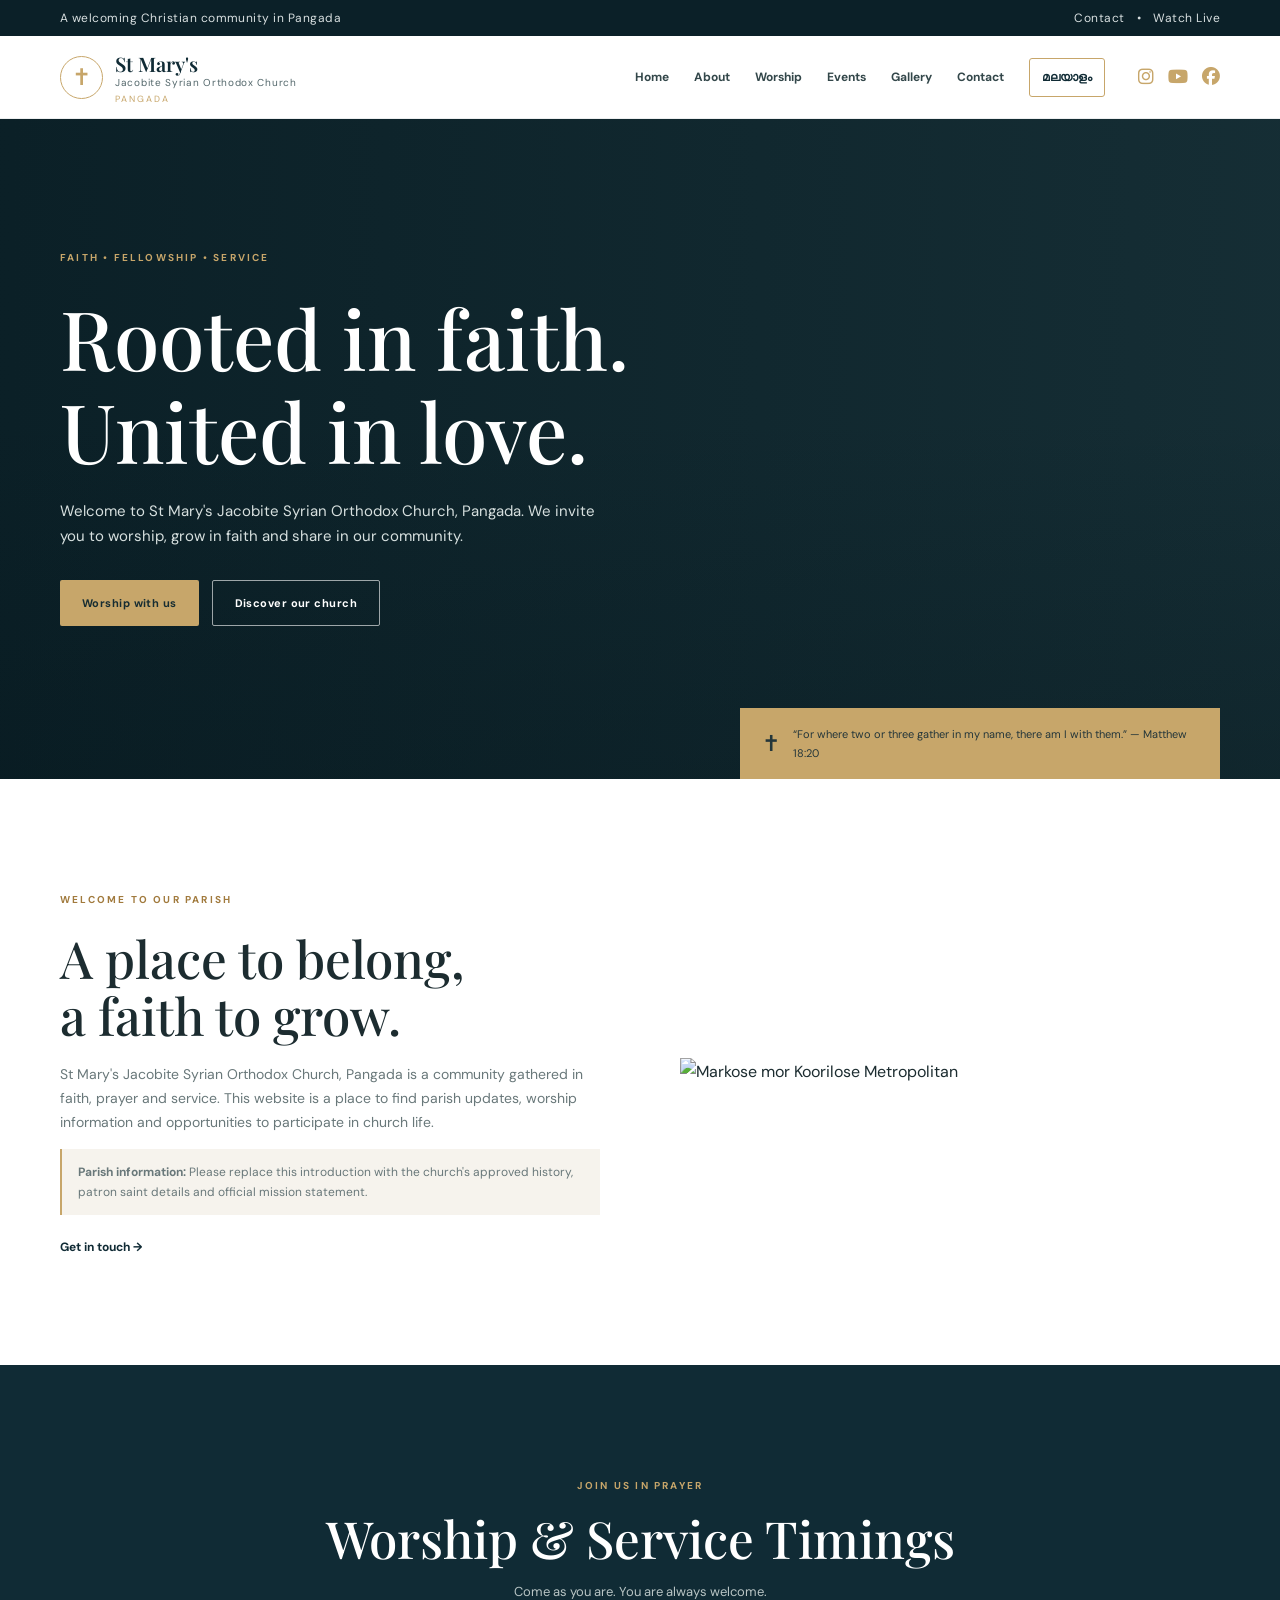
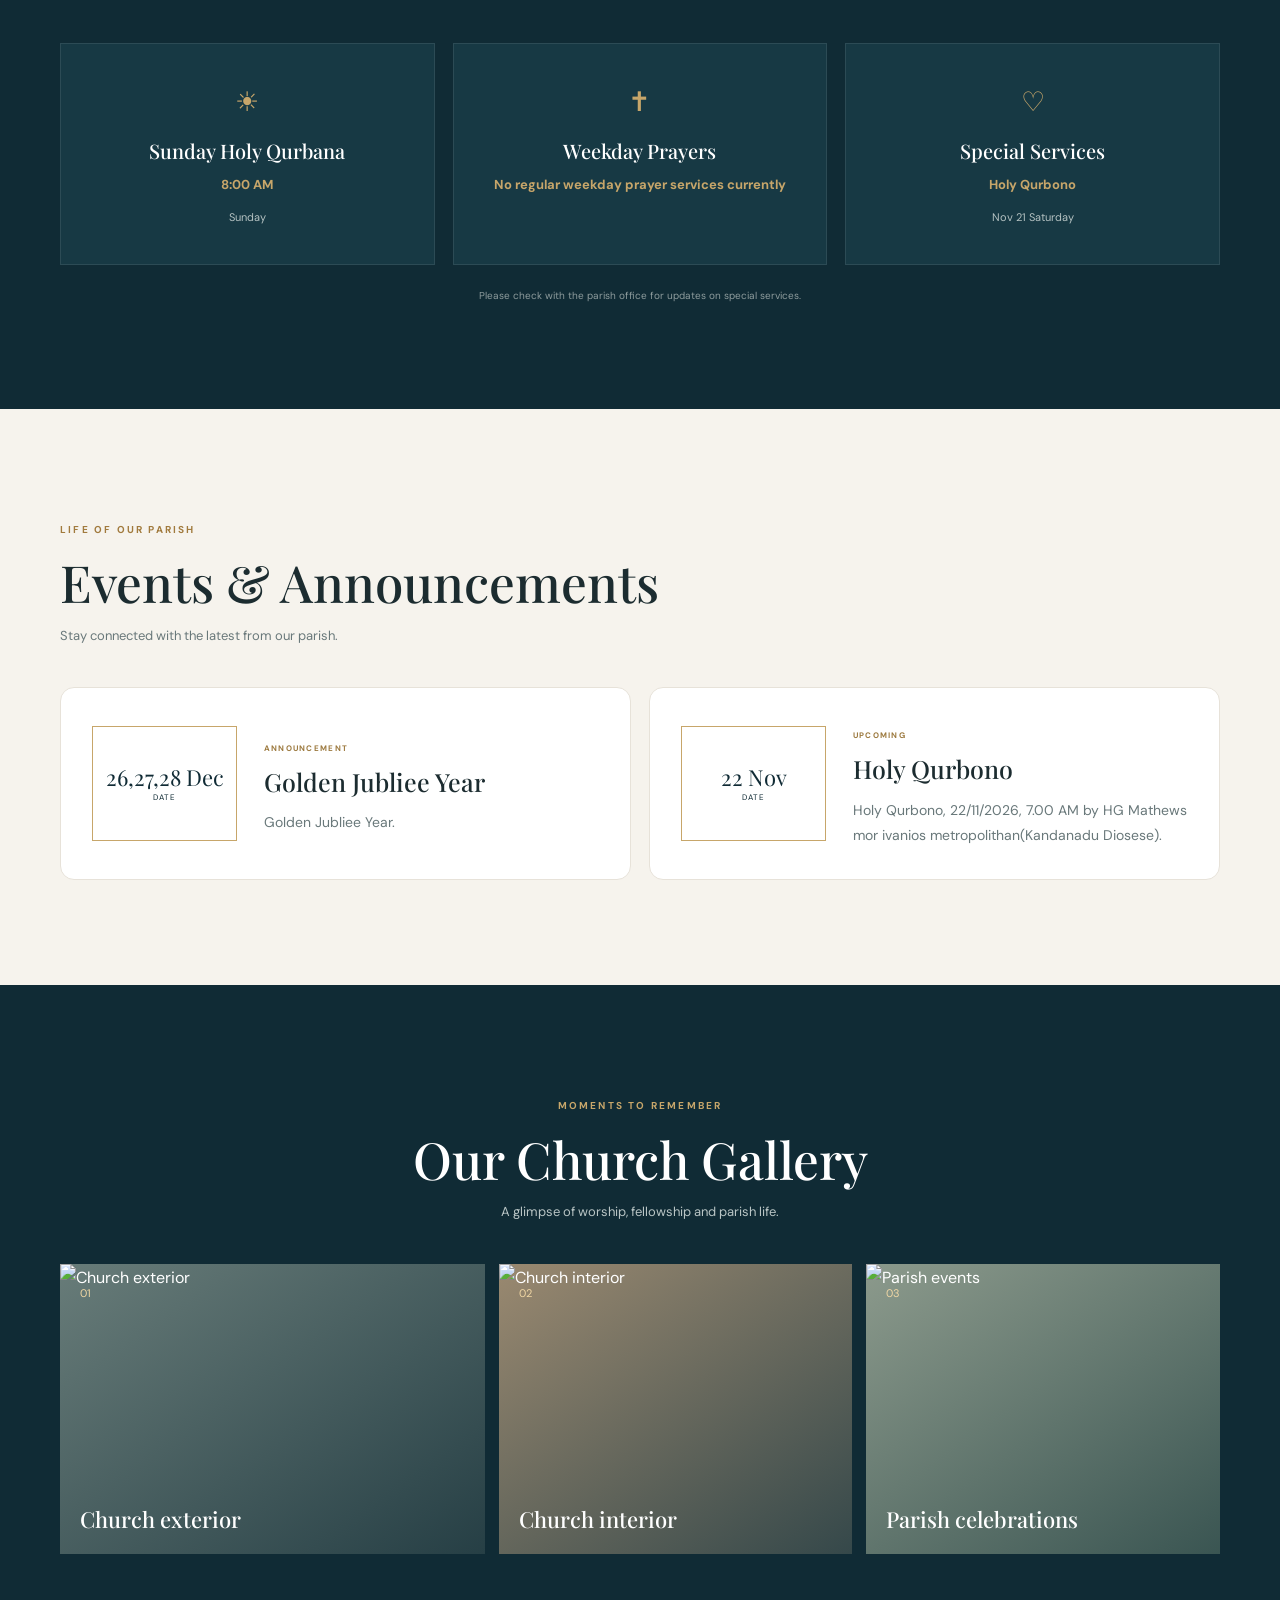
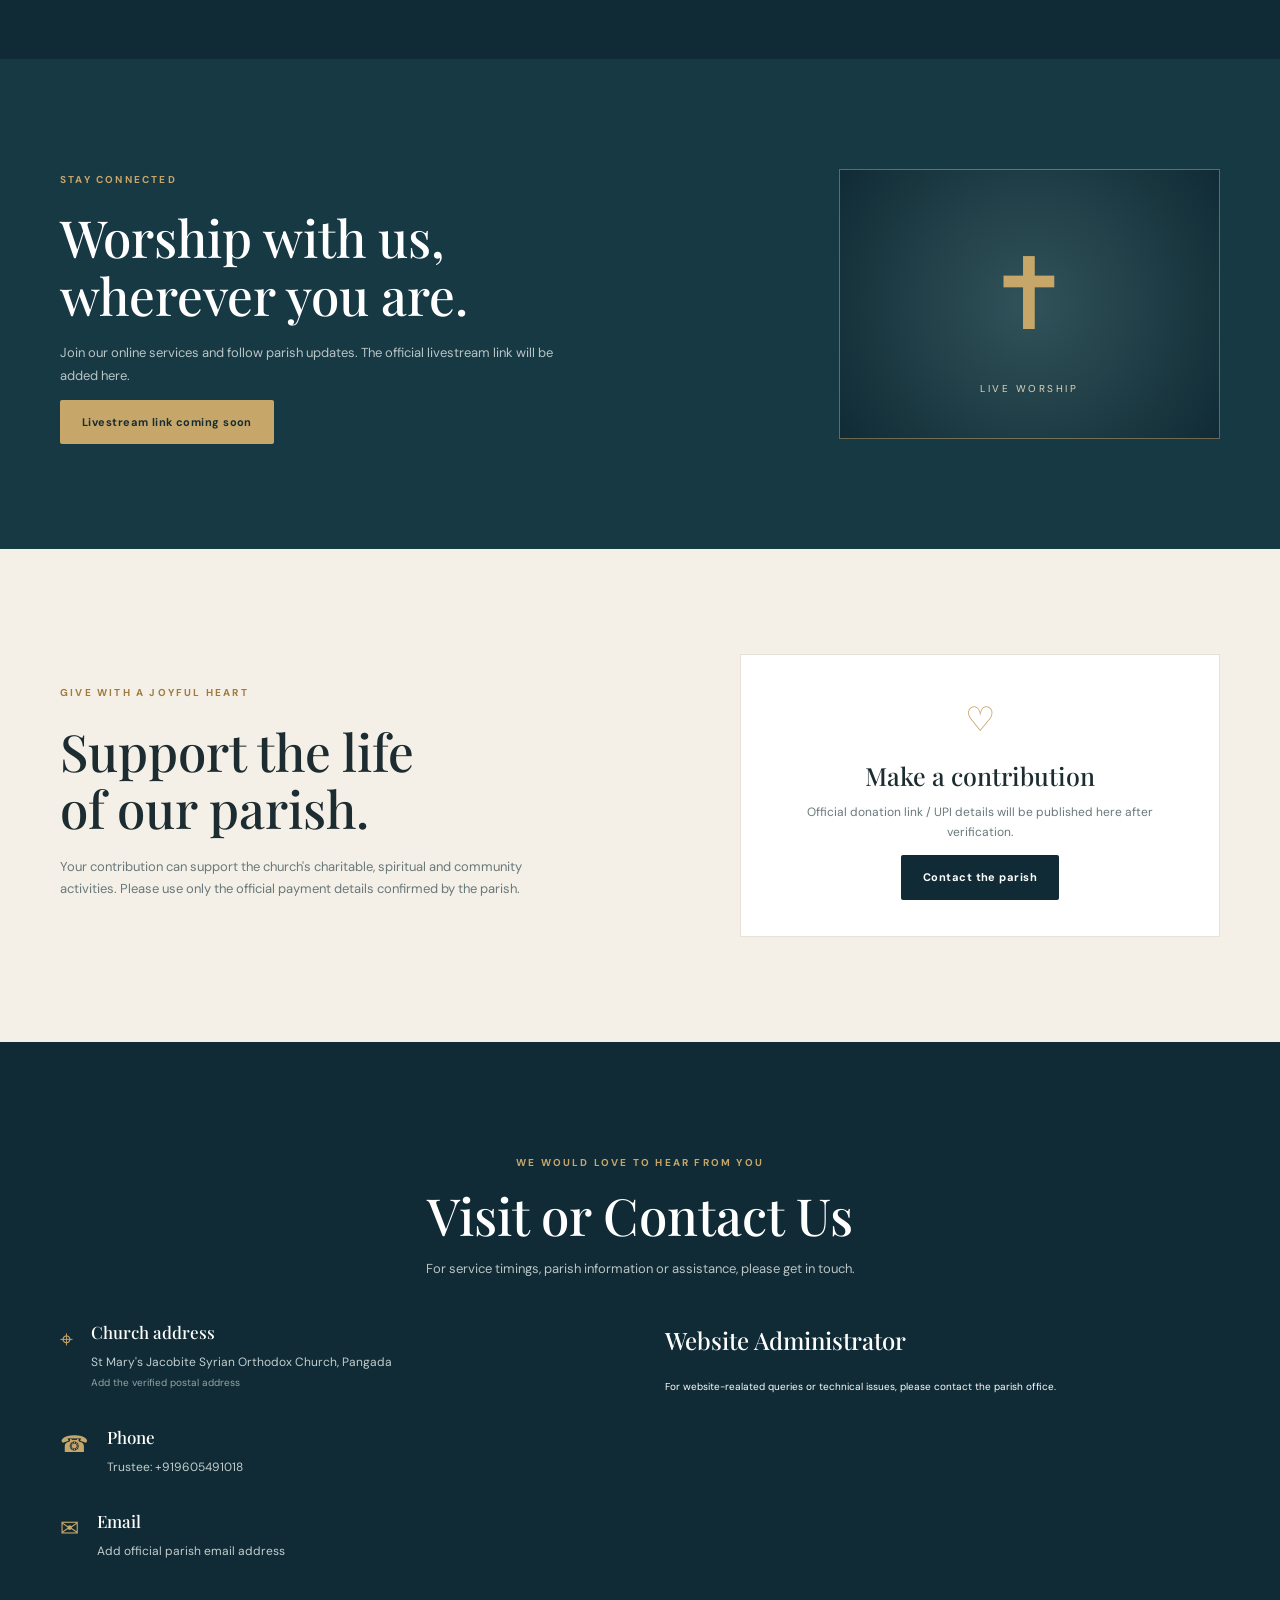
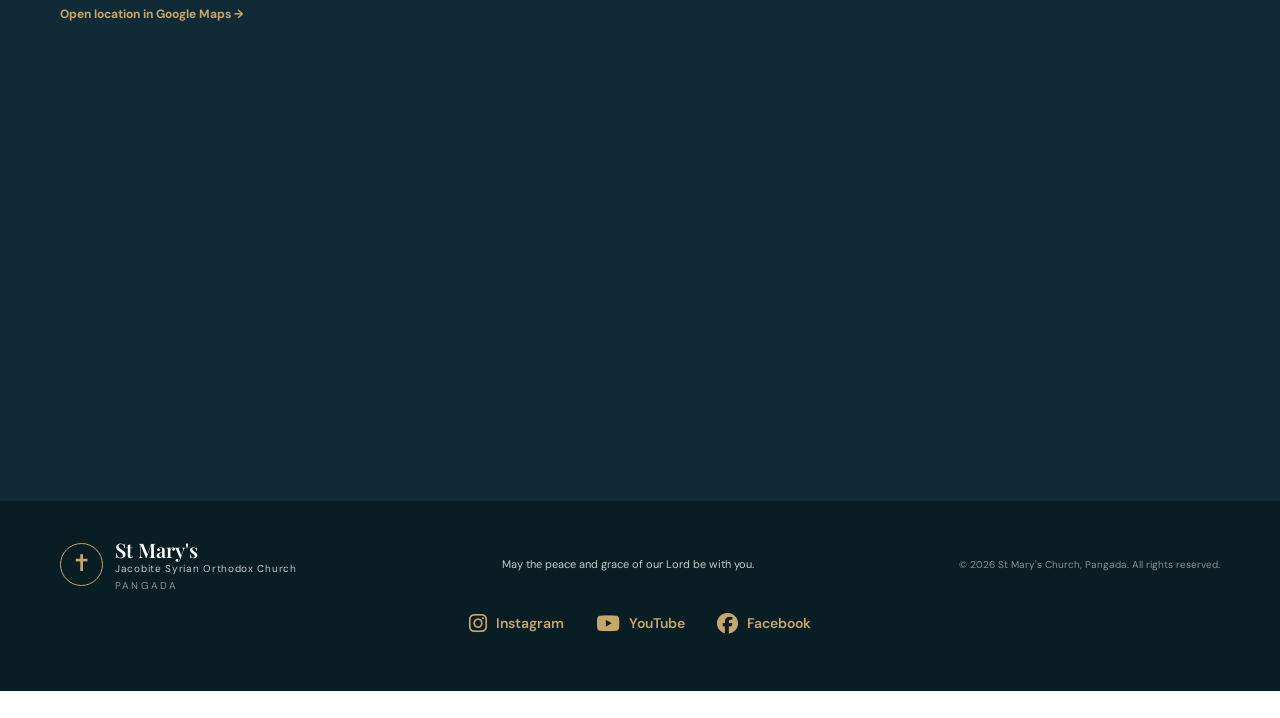
==== index.html @ 39fa5a59 "Add files via upload" ====
<!DOCTYPE html>
<html lang="en">
<head>
  <meta charset="UTF-8">
  <meta name="viewport" content="width=device-width, initial-scale=1.0">
  <meta name="description" content="Welcome to St Mary's Jacobite Syrian Orthodox Church, Pangada. Find worship timings, events, announcements and ways to connect.">
  <meta name="theme-color" content="#102b35">
  <title>St Mary's Jacobite Syrian Orthodox Church | Pangada</title>
  <link rel="preconnect" href="https://fonts.googleapis.com">
  <link rel="preconnect" href="https://fonts.gstatic.com" crossorigin>
  <link href="https://fonts.googleapis.com/css2?family=DM+Sans:wght@400;500;600;700&family=Playfair+Display:wght@500;600;700&family=Noto+Sans+Malayalam:wght@400;500;600;700&display=swap" rel="stylesheet">
  <link rel="stylesheet"
href="https://cdnjs.cloudflare.com/ajax/libs/font-awesome/6.5.2/css/all.min.css">
  <link rel="stylesheet" href="styles.css">
</head>
<body>
  <div class="topbar">
    <div class="container topbar-inner">
      <span data-en="A welcoming Christian community in Pangada" data-ml="പാങ്ങാടിലെ സ്നേഹപൂർണ്ണമായ ക്രൈസ്തവ സമൂഹം">A welcoming Christian community in Pangada</span>
      <div class="top-links"><a href="#contact" data-en="Contact" data-ml="ബന്ധപ്പെടുക">Contact</a><span>•</span><a href="#livestream" data-en="Watch Live" data-ml="ലൈവ് കാണുക">Watch Live</a></div>
    </div>
  </div>

  <header class="site-header">
    <div class="container nav-wrap">
      <a class="brand" href="#home" aria-label="St Mary's Church home">
        <div class="brand-mark">✝</div>
        <div class="brand-text"><strong>St Mary's</strong><span data-en="Jacobite Syrian Orthodox Church" data-ml="യാക്കോബായ സുറിയാനി ഓർത്തഡോക്സ് പള്ളി">Jacobite Syrian Orthodox Church</span><small>PANGADA</small></div>
      </a>
      <button class="menu-toggle" id="menuToggle" aria-label="Open navigation" aria-expanded="false">☰</button>
      <nav class="main-nav" id="mainNav">
        <a href="#home" data-en="Home" data-ml="ഹോം">Home</a>
        <a href="#about" data-en="About" data-ml="ഇടവകയെക്കുറിച്ച്">About</a>
        <a href="#worship" data-en="Worship" data-ml="ആരാധന">Worship</a>
        <a href="#events" data-en="Events" data-ml="പരിപാടികൾ">Events</a>
        <a href="#gallery" data-en="Gallery" data-ml="ചിത്രങ്ങൾ">Gallery</a>
        <a href="#contact" data-en="Contact" data-ml="ബന്ധപ്പെടുക">Contact</a>
        <button class="language-toggle" id="languageToggle" type="button">മലയാളം</button>
        <div class="header-socials">
  <a href="https://www.instagram.com/jsoya_pangada/"
     target="_blank" rel="noopener noreferrer" aria-label="Instagram">
    <i class="fa-brands fa-instagram"></i>
  </a>

  <a href="https://youtube.com/@pangadapally"
     target="_blank" rel="noopener noreferrer" aria-label="YouTube">
    <i class="fa-brands fa-youtube"></i>
  </a>

  <a href="https://www.facebook.com/share/1DgZ7vHyty/"
     target="_blank" rel="noopener noreferrer" aria-label="Facebook">
    <i class="fa-brands fa-facebook"></i>
  </a>
</div>
      </nav>
    </div>
  </header>

  <main>
    <section class="hero" id="home">
      <div class="hero-overlay"></div>
      <div class="container hero-content">
        <span class="eyebrow" data-en="FAITH • FELLOWSHIP • SERVICE" data-ml="വിശ്വാസം • കൂട്ടായ്മ • സേവനം">FAITH • FELLOWSHIP • SERVICE</span>
        <h1 data-en="Rooted in faith.<br>United in love." data-ml="വിശ്വാസത്തിൽ വേരൂന്നി.<br>സ്നേഹത്തിൽ ഒന്നായി.">Rooted in faith.<br>United in love.</h1>
        <p data-en="Welcome to St Mary's Jacobite Syrian Orthodox Church, Pangada. We invite you to worship, grow in faith and share in our community." data-ml="പാങ്ങാട് സെന്റ് മേരീസ് യാക്കോബായ സുറിയാനി ഓർത്തഡോക്സ് പള്ളിയിലേക്ക് സ്വാഗതം. ആരാധനയിലും വിശ്വാസ വളർച്ചയിലും നമ്മുടെ ഇടവക കൂട്ടായ്മയിലും പങ്കുചേരുക.">Welcome to St Mary's Jacobite Syrian Orthodox Church, Pangada. We invite you to worship, grow in faith and share in our community.</p>
        <div class="hero-actions"><a class="btn btn-gold" href="#worship" data-en="Worship with us" data-ml="ആരാധനയിൽ പങ്കുചേരുക">Worship with us</a><a class="btn btn-outline" href="#about" data-en="Discover our church" data-ml="ഇടവകയെ അറിയാം">Discover our church</a></div>
      </div>
      <div class="hero-note"><span>✝</span><span data-en="“For where two or three gather in my name, there am I with them.” — Matthew 18:20" data-ml="“രണ്ടോ മൂന്നോ പേർ എന്റെ നാമത്തിൽ കൂടിവരുന്നിടത്ത് ഞാൻ അവരുടെ നടുവിൽ ഉണ്ട്.” — മത്തായി 18:20">“For where two or three gather in my name, there am I with them.” — Matthew 18:20</span></div>
    </section>

    <section class="welcome section-pad" id="about">
      <div class="container two-col">
        <div>
          <span class="eyebrow dark" data-en="WELCOME TO OUR PARISH" data-ml="നമ്മുടെ ഇടവകയിലേക്ക് സ്വാഗതം">WELCOME TO OUR PARISH</span>
          <h2 data-en="A place to belong,<br>a faith to grow." data-ml="ഒന്നിച്ചുചേരാൻ ഒരിടം,<br>വളരാൻ ഒരു വിശ്വാസം.">A place to belong,<br>a faith to grow.</h2>
          <p data-en="St Mary's Jacobite Syrian Orthodox Church, Pangada is a community gathered in faith, prayer and service. This website is a place to find parish updates, worship information and opportunities to participate in church life." data-ml="വിശ്വാസത്തിലും പ്രാർത്ഥനയിലും സേവനത്തിലും ഒന്നിച്ചുചേരുന്ന ഇടവക സമൂഹമാണ് പാങ്ങാട് സെന്റ് മേരീസ് യാക്കോബായ സുറിയാനി ഓർത്തഡോക്സ് പള്ളി. ഇടവക വാർത്തകൾ, ആരാധനാ വിവരങ്ങൾ, ഇടവക പ്രവർത്തനങ്ങളിൽ പങ്കുചേരാനുള്ള അവസരങ്ങൾ എന്നിവ ഇവിടെ അറിയാം.">St Mary's Jacobite Syrian Orthodox Church, Pangada is a community gathered in faith, prayer and service. This website is a place to find parish updates, worship information and opportunities to participate in church life.</p>
          <p class="notice"><strong data-en="Parish information:" data-ml="ഇടവക വിവരങ്ങൾ:">Parish information:</strong> <span data-en="Please replace this introduction with the church's approved history, patron saint details and official mission statement." data-ml="പള്ളിയുടെ അംഗീകരിച്ച ചരിത്രം, മധ്യസ്ഥ വിശുദ്ധയെക്കുറിച്ചുള്ള വിവരങ്ങൾ, ഔദ്യോഗിക ലക്ഷ്യപ്രഖ്യാപനം എന്നിവ ചേർത്ത് ഈ ഭാഗം പുതുക്കുക.">Please replace this introduction with the church's approved history, patron saint details and official mission statement.</span></p>
          <a class="text-link" href="#contact" data-en="Get in touch →" data-ml="ബന്ധപ്പെടുക →">Get in touch →</a>
        </div>
        <div class="Thomb"><img src="assets/images/church-thomb.jpeg" alt="Markose mor Koorilose Metropolitan"></div>
      </div>
    </section>

    <section class="worship section-pad" id="worship">
      <div class="container">
        <div class="section-heading centered"><span class="eyebrow" data-en="JOIN US IN PRAYER" data-ml="പ്രാർത്ഥനയിൽ പങ്കുചേരുക">JOIN US IN PRAYER</span><h2 data-en="Worship & Service Timings" data-ml="ആരാധനാ സമയക്രമം">Worship & Service Timings</h2><p data-en="Come as you are. You are always welcome." data-ml="എങ്ങനെയായാലും വരിക. നിങ്ങൾക്ക് എപ്പോഴും സ്വാഗതം.">Come as you are. You are always welcome.</p></div>
        <div class="timing-grid">
          <article class="timing-card"><div class="timing-icon">☀</div><h3 data-en="Sunday Holy Qurbono" data-ml="ഞായറാഴ്ച വിശുദ്ധ കുർബാന">Sunday Holy Qurbana</h3><p class="time-placeholder" data-en="8:00 AM" data-ml="8:00 AM">8:00 AM</p><span data-en="Sunday" data-ml="ഞായറാഴ്ച">Sunday</span></article>
          <article class="timing-card"><div class="timing-icon">✝</div><h3 data-en="Weekday Prayers" data-ml="പ്രവൃത്തി ദിവസങ്ങളിലെ പ്രാർത്ഥന">Weekday Prayers</h3><p class="time-placeholder" data-en="No regular weekday prayer services currently" data-ml="നിലവിൽ പ്രവൃത്തിദിവസങ്ങളിൽ പതിവ് പ്രാർത്ഥനകൾ ഇല്ല.">No regular weekday prayer services currently</p><span data-en="" data-ml=""></span></article>
          <article class="timing-card"><div class="timing-icon">♡</div><h3 data-en="Special Services" data-ml="പ്രത്യേക ശുശ്രൂഷകൾ">Special Services</h3><p class="time-placeholder" data-en="Holy Qurbono" data-ml="വിശുദ്ധ കുർബാന">Holy Qurbono</p><span data-en="Nov 21 Saturday" data-ml="നവംബർ 21 ശനിയാഴ്ച">Nov 21 Saturday</span></article>
        </div>
        <p class="small-note" data-en="Please check with the parish office for updates on special services." data-ml="പ്രത്യേക ശുശ്രൂഷകളുടെ വിവരങ്ങൾക്ക് പള്ളി ഓഫീസുമായി ബന്ധപ്പെടുക.">Please check with the parish office for updates on special services.</p>
      </div>
    </section>

    <section class="events section-pad" id="events">
      <div class="container">
        <div class="section-heading"><span class="eyebrow dark" data-en="LIFE OF OUR PARISH" data-ml="നമ്മുടെ ഇടവക ജീവിതം">LIFE OF OUR PARISH</span><h2 data-en="Events & Announcements" data-ml="പരിപാടികളും അറിയിപ്പുകളും">Events & Announcements</h2><p data-en="Stay connected with the latest from our parish." data-ml="ഇടവകയിലെ പുതിയ വിശേഷങ്ങളുമായി ബന്ധപ്പെട്ടു തുടരുക.">Stay connected with the latest from our parish.</p></div>
        <div class="event-grid" id="eventGrid">
          <article class="event-card"><div class="event-date"><strong>26,27,28 Dec</strong><span data-en="DATE" data-ml="തീയതി">DATE</span></div><div><span class="tag" data-en="ANNOUNCEMENT" data-ml="അറിയിപ്പ്">ANNOUNCEMENT</span><h3 data-en="Golden Jubliee Year" data-ml="സുവർണ്ണ ജൂബിലി വർഷം">Golden Jubliee Year</h3><p data-en="Golden Jubliee Year." data-ml="സുവർണ്ണ ജൂബിലി വർഷം.">Golden Jubliee Year.</p></div></article>
          <article class="event-card"><div class="event-date"><strong>22 Nov</strong><span data-en="DATE" data-ml="തീയതി">DATE</span></div><div><span class="tag" data-en="UPCOMING" data-ml="വരാനിരിക്കുന്നത്">UPCOMING</span><h3 data-en="Holy Qurbono" data-ml="വിശുദ്ധ കുർബാന">Holy Qurbono</h3><p data-en="Holy Qurbono, 22/11/2026, 7.00 AM by HG Mathews mor ivanios metropolithan(Kandanadu Diosese)." വിശുദ്ധ കുർബാന, 22/11/2026, രാവിലെ 7.00-ന്, അഭിവന്ദ്യ മാത്യൂസ് മോർ ഇവാനിയോസ് മെത്രാപ്പോലീത്ത (കണ്ടനാട് ഭദ്രാസനം) മുഖ്യകാർമ്മികത്വം വഹിക്കുന്നു.">Holy Qurbono, 22/11/2026, 7.00 AM by HG Mathews mor ivanios metropolithan(Kandanadu Diosese).</p></div></article>
        </div>
      </div>
    </section>

    <section class="gallery section-pad" id="gallery">
      <div class="container">
        <div class="section-heading centered"><span class="eyebrow" data-en="MOMENTS TO REMEMBER" data-ml="ഓർമ്മയിലെ നിമിഷങ്ങൾ">MOMENTS TO REMEMBER</span><h2 data-en="Our Church Gallery" data-ml="നമ്മുടെ പള്ളി ചിത്രങ്ങൾ">Our Church Gallery</h2><p data-en="A glimpse of worship, fellowship and parish life." data-ml="ആരാധനയുടെയും കൂട്ടായ്മയുടെയും ഇടവക ജീവിതത്തിന്റെയും ചില കാഴ്ചകൾ.">A glimpse of worship, fellowship and parish life.</p></div>
        <div class="gallery-grid">
          <button class="gallery-item gallery-one" data-full="assets/images/church-exterior1.jpeg" aria-label="Church exterior image"><img class="gallery-photo" src="assets/images/church-exterior1.jpeg" alt="Church exterior"><span>01</span><b data-en="Church exterior" data-ml="പള്ളിയുടെ പുറംഭാഗം">Church exterior</b></button>
          <button class="gallery-item gallery-two" data-full="assets/images/church-interior1.jpeg" aria-label="Church interior image"><img class="gallery-photo" src="assets/images/church-interior1.jpeg" alt="Church interior"><span>02</span><b data-en="Church interior" data-ml="പള്ളിയുടെ അകത്തളം">Church interior</b></button>
          <button class="gallery-item gallery-three" data-full="assets/images/church-celebration1.jpeg" aria-label="Parish event image"><img class="gallery-photo" src="assets/images/church-celebration1.jpeg" alt="Parish events"><span>03</span><b data-en="Parish celebrations" data-ml="ഇടവക ആഘോഷങ്ങൾ">Parish celebrations</b></button>
        </div>
      </div>
    </section>

    <section class="connect section-pad" id="livestream">
      <div class="container connect-inner">
        <div><span class="eyebrow" data-en="STAY CONNECTED" data-ml="ബന്ധപ്പെട്ടു തുടരുക">STAY CONNECTED</span><h2 data-en="Worship with us,<br>wherever you are." data-ml="നിങ്ങൾ എവിടെയായാലും,<br>ഞങ്ങളോടൊപ്പം ആരാധിക്കുക.">Worship with us,<br>wherever you are.</h2><p data-en="Join our online services and follow parish updates. The official livestream link will be added here." data-ml="ഓൺലൈൻ ശുശ്രൂഷകളിൽ പങ്കുചേരുകയും ഇടവക വാർത്തകൾ പിന്തുടരുകയും ചെയ്യുക. ഔദ്യോഗിക ലൈവ് സ്ട്രീം ലിങ്ക് ഇവിടെ ചേർക്കും.">Join our online services and follow parish updates. The official livestream link will be added here.</p><a class="btn btn-gold" id="liveLink" href="#" target="_blank" rel="noopener" data-en="Livestream link coming soon" data-ml="ലൈവ് സ്ട്രീം ലിങ്ക് ഉടൻ ലഭ്യമാകും">Livestream link coming soon</a></div>
        <div class="live-art"><div class="cross-large">✝</div><span data-en="LIVE WORSHIP" data-ml="തത്സമയ ആരാധന">LIVE WORSHIP</span></div>
      </div>
    </section>

    <section class="donate section-pad" id="donate">
      <div class="container donate-inner"><div><span class="eyebrow dark" data-en="GIVE WITH A JOYFUL HEART" data-ml="സന്തോഷത്തോടെ സംഭാവന ചെയ്യുക">GIVE WITH A JOYFUL HEART</span><h2 data-en="Support the life<br>of our parish." data-ml="നമ്മുടെ ഇടവകയുടെ<br>പ്രവർത്തനങ്ങൾക്ക് പിന്തുണ നൽകുക.">Support the life<br>of our parish.</h2><p data-en="Your contribution can support the church's charitable, spiritual and community activities. Please use only the official payment details confirmed by the parish." data-ml="നിങ്ങളുടെ സംഭാവന പള്ളിയുടെ കാരുണ്യ, ആത്മീയ, സാമൂഹിക പ്രവർത്തനങ്ങൾക്ക് സഹായകരമാകും. ഇടവക സ്ഥിരീകരിച്ച ഔദ്യോഗിക പേയ്‌മെന്റ് വിവരങ്ങൾ മാത്രം ഉപയോഗിക്കുക.">Your contribution can support the church's charitable, spiritual and community activities. Please use only the official payment details confirmed by the parish.</p></div><div class="donate-panel"><div class="donate-icon">♡</div><h3 data-en="Make a contribution" data-ml="സംഭാവന നൽകുക">Make a contribution</h3><p data-en="Official donation link / UPI details will be published here after verification." data-ml="സ്ഥിരീകരണത്തിന് ശേഷം ഔദ്യോഗിക സംഭാവന ലിങ്ക് / UPI വിവരങ്ങൾ ഇവിടെ പ്രസിദ്ധീകരിക്കും.">Official donation link / UPI details will be published here after verification.</p><a class="btn btn-dark" href="#contact" data-en="Contact the parish" data-ml="ഇടവകയുമായി ബന്ധപ്പെടുക">Contact the parish</a></div></div>
    </section>

    <section class="contact section-pad" id="contact">
      <div class="container">
        <div class="section-heading centered"><span class="eyebrow" data-en="WE WOULD LOVE TO HEAR FROM YOU" data-ml="നിങ്ങളിൽ നിന്ന് കേൾക്കാൻ ആഗ്രഹിക്കുന്നു">WE WOULD LOVE TO HEAR FROM YOU</span><h2 data-en="Visit or Contact Us" data-ml="സന്ദർശിക്കുക / ബന്ധപ്പെടുക">Visit or Contact Us</h2><p data-en="For service timings, parish information or assistance, please get in touch." data-ml="ശുശ്രൂഷാ സമയങ്ങൾക്കും ഇടവക വിവരങ്ങൾക്കും സഹായത്തിനും ബന്ധപ്പെടുക.">For service timings, parish information or assistance, please get in touch.</p></div>
        <div class="contact-grid">
          <div class="contact-details"><div class="contact-row"><span>⌖</span><div><b data-en="Church address" data-ml="പള്ളി വിലാസം">Church address</b><p>St Mary's Jacobite Syrian Orthodox Church, Pangada<br><small data-en="Add the verified postal address" data-ml="സ്ഥിരീകരിച്ച തപാൽ വിലാസം ചേർക്കുക">Add the verified postal address</small></p></div></div><div class="contact-row"><span>☎</span><div><b data-en="Phone" data-ml="ഫോൺ">Phone</b><p data-en="Trustee: +919605491018" data-ml="ട്രസ്റ്റീ: +919605491018">Trustee: +919605491018</p></div></div><div class="contact-row"><span>✉</span><div><b data-en="Email" data-ml="ഇമെയിൽ">Email</b><p data-en="Add official parish email address" data-ml="ഔദ്യോഗിക ഇടവക ഇമെയിൽ ചേർക്കുക">Add official parish email address</p></div></div><a class="text-link" id="mapLink" href="#" target="_blank" rel="noopener" data-en="Open location in Google Maps →" data-ml="ഗൂഗിൾ മാപ്സിൽ സ്ഥലം തുറക്കുക →">Open location in Google Maps →</a></div>
          <div class="admin-contact"><h3 data-en="Website Administrator" data-ml="വെബ്‌സൈറ്റ് അഡ്മിനിസ്ട്രേറ്റർ">Website Administrator</h3><p data-en="For website-realated queries or technical issues, please contact the parish office." data-ml="വെബ്‌സൈറ്റുമായി ബന്ധപ്പെട്ട അന്വേഷണങ്ങൾക്കോ ​​സാങ്കേതിക പ്രശ്‌നങ്ങൾക്കോ, ദയവായി ഇടവക ഓഫീസുമായി ബന്ധപ്പെടുക.">For website-realated queries or technical issues, please contact the parish office.</p></div>
          <div class="map-embed">
    <iframe
        src="https://www.google.com/maps/embed?pb=!1m18!1m12!1m3!1d1183.1872555778982!2d76.63326383572193!3d9.58168254367899!2m3!1f0!2f0!3f0!3m2!1i1024!2i768!4f13.1!3m3!1m2!1s0x3b062d8f1db77391%3A0xe59087bec4933b28!2sSt.%20Mary's%20Jacobite%20Church!5e0!3m2!1sen!2sin!4v1794166331735!5m2!1sen!2sin"
        width="600"
        height="450"
        style="border:0;"
        allowfullscreen
        loading="lazy"
        referrerpolicy="strict-origin-when-cross-origin">
    </iframe>
</div>
        </div>
      </div>
    </section>
  </main>

  <footer class="footer">
    <div class="container footer-inner"><a class="brand footer-brand" href="#home"><div class="brand-mark">✝</div><div class="brand-text"><strong>St Mary's</strong><span>Jacobite Syrian Orthodox Church</span><small>PANGADA</small></div></a><p data-en="May the peace and grace of our Lord be with you." data-ml="കർത്താവിന്റെ സമാധാനവും കൃപയും നിങ്ങളോടുകൂടെ ഉണ്ടായിരിക്കട്ടെ.">May the peace and grace of our Lord be with you.</p><small>© <span id="year"></span> St Mary's Church, Pangada. <span data-en="All rights reserved." data-ml="എല്ലാ അവകാശങ്ങളും സംരക്ഷിച്ചിരിക്കുന്നു.">All rights reserved.</span></small></div>
    <div class="social-links">
  <a href="https://www.instagram.com/jsoya_pangada/"
     target="_blank" rel="noopener noreferrer" aria-label="Instagram">
    <i class="fa-brands fa-instagram"></i>
    <span>Instagram</span>
  </a>

  <a href="https://youtube.com/@pangadapally"
     target="_blank" rel="noopener noreferrer" aria-label="YouTube">
    <i class="fa-brands fa-youtube"></i>
    <span>YouTube</span>
  </a>

  <a href="https://www.facebook.com/share/1DgZ7vHyty/"
     target="_blank" rel="noopener noreferrer" aria-label="Facebook">
    <i class="fa-brands fa-facebook"></i>
    <span>Facebook</span>
  </a>
</div>
  </footer>

  <div class="lightbox" id="lightbox" aria-hidden="true"><button id="lightboxClose" aria-label="Close image">×</button><img id="lightboxImage" alt="Church gallery photograph"></div>
  <script src="script.js"></script>
</body>
</html>
---- styles.css ----
:root {
  --navy:#102b35; --navy-2:#173d48; --gold:#c7a66a; --cream:#f6f3ed;
  --ink:#1c2c30; --muted:#69787a; --white:#fff; --line:#e7e2d9;
  --serif:"Playfair Display",Georgia,serif; --sans:"DM Sans",Arial,sans-serif;
}
*{box-sizing:border-box} html{scroll-behavior:smooth;scroll-padding-top:88px}
body{margin:0;color:var(--ink);font-family:var(--sans);line-height:1.7} body.ml{font-family:"Noto Sans Malayalam",sans-serif}
.container{width:min(1160px,calc(100% - 44px));margin:auto}
a{color:inherit;text-decoration:none} button{font:inherit}
.topbar{background:#0b2028;color:#d8dfe0;font-size:12px;letter-spacing:.04em}
.topbar-inner{display:flex;justify-content:space-between;padding:8px 0}.top-links{display:flex;gap:12px}
.site-header{position:sticky;top:0;z-index:20;background:rgba(255,255,255,.96);backdrop-filter:blur(12px);border-bottom:1px solid rgba(16,43,53,.08)}
.nav-wrap{height:82px;display:flex;align-items:center;justify-content:space-between}
.brand{display:flex;align-items:center;gap:12px}.brand-mark{width:43px;height:43px;display:grid;place-items:center;border:1px solid var(--gold);border-radius:50%;color:var(--gold);font-size:23px}
.brand-text{display:flex;flex-direction:column;line-height:1.25}.brand-text strong{font:600 20px var(--serif);color:var(--navy)}.brand-text span{font-size:10px;letter-spacing:.07em;color:#52666a}.brand-text small{font-size:9px;letter-spacing:.22em;color:var(--gold);margin-top:4px}
.main-nav{display:flex;align-items:center;gap:25px;font-size:12px;font-weight:700;color:#33474a}.main-nav>a{transition:color .2s}.main-nav>a:hover,.text-link:hover{color:#a47b39}
.language-toggle{border:1px solid var(--gold);background:transparent;color:var(--navy);padding:8px 12px;border-radius:3px;cursor:pointer;font-size:12px}.menu-toggle{display:none;border:0;background:none;font-size:25px;color:var(--navy)}
.hero{min-height:660px;position:relative;display:flex;align-items:center;background: linear-gradient(90deg,rgba(8,28,35,.88),rgba(8,28,35,.45)),url("assets/images/church-hero.jpg") center/cover no-repeat;background-color:#203c43;color:white}
.hero-overlay{position:absolute;inset:0;background:linear-gradient(0deg,rgba(5,21,27,.3),transparent 55%)}.hero-content{position:relative;z-index:1;padding:100px 0 130px}
.eyebrow{font-size:10px;letter-spacing:.22em;font-weight:700;color:var(--gold)}.eyebrow.dark{color:#a17a3d}
h1,h2,h3,p{margin-top:0}h1,h2{font-family:var(--serif);font-weight:500;line-height:1.13}
h1{font-size:clamp(48px,7vw,82px);max-width:700px;margin:22px 0}.hero-content>p{max-width:550px;color:#d7e0df;font-size:15px}
.hero-actions{display:flex;gap:13px;margin-top:30px;flex-wrap:wrap}.btn{display:inline-flex;align-items:center;justify-content:center;padding:13px 22px;font-size:11px;font-weight:700;letter-spacing:.04em;border-radius:2px;transition:transform .2s,background .2s}.btn:hover{transform:translateY(-2px)}
.btn-gold{background:var(--gold);color:#172d32}.btn-outline{border:1px solid rgba(255,255,255,.6);color:white}.btn-dark{background:var(--navy);color:white}
.hero-note{position:absolute;bottom:0;right:max(22px,calc((100% - 1160px)/2));max-width:480px;background:var(--gold);color:#24363a;padding:17px 22px;display:flex;gap:13px;align-items:center;font-size:11px}.hero-note>span:first-child{font-size:22px}
.section-pad{padding:105px 0}.two-col{display:grid;grid-template-columns:1fr 1fr;gap:80px;align-items:center}.welcome h2,.section-heading h2,.connect h2,.donate h2{font-size:clamp(36px,4vw,52px);margin:18px 0}
.welcome p{font-size:14px;color:var(--muted);max-width:570px}.notice{padding:13px 16px;background:var(--cream);border-left:2px solid var(--gold);font-size:12px!important}
.text-link{font-size:12px;font-weight:700;color:var(--navy);display:inline-block;margin-top:10px}
.about-photo{height:440px;background:linear-gradient(145deg,#d8d1c2,#9eaaa4);display:flex;flex-direction:column;align-items:center;justify-content:center;color:#526568;gap:12px}
.about-photo img{width: 100%;height: 100%;object-fit: cover;display: block;}
.about-photo span{font-size:75px;color:#f5f1e8}.about-photo small{font-size:11px}
.worship,.gallery,.contact{background:var(--navy);color:white}.section-heading{margin-bottom:40px}.section-heading h2{margin:13px 0}.section-heading p{color:var(--muted);font-size:13px}.section-heading.centered{text-align:center}
.worship .section-heading p,.gallery .section-heading p,.contact .section-heading p{color:#b9c5c5}
.timing-grid{display:grid;grid-template-columns:repeat(3,1fr);gap:18px}.timing-card{padding:35px 28px;background:#173944;border:1px solid rgba(255,255,255,.09);text-align:center}.timing-icon{font-size:27px;color:var(--gold);margin-bottom:12px}.timing-card h3{font:500 20px var(--serif);margin-bottom:10px}.time-placeholder{color:var(--gold);font-weight:700;font-size:13px;margin-bottom:6px}.timing-card>span{font-size:11px;color:#b5c2c2}.small-note{font-size:10px;color:#8e9c9d;text-align:center;margin:22px 0 0}
.events{background:var(--cream)}.event-grid{display:grid;grid-template-columns:1fr 1fr;gap:18px}.event-card{background:white;padding:26px;display:flex;gap:22px;align-items:flex-start;border:1px solid var(--line)}.event-date{min-width:58px;height:64px;border:1px solid var(--gold);display:flex;flex-direction:column;align-items:center;justify-content:center;color:var(--navy)}.event-date strong{font:24px var(--serif)}.event-date span{font-size:8px;letter-spacing:.15em}.tag{font-size:8px;letter-spacing:.16em;color:#9c793e;font-weight:700}.event-card h3{font:500 20px var(--serif);margin:7px 0}.event-card p{font-size:12px;color:var(--muted);margin:0}
.gallery-grid{display:grid;grid-template-columns:1.2fr 1fr 1fr;gap:14px}.gallery-item{height:290px;position:relative;overflow:hidden;border:0;text-align:left;color:white;padding:20px;display:flex;flex-direction:column;justify-content:space-between;cursor:pointer;background:linear-gradient(145deg,#687c79,#263f45);transition:transform .25s}.gallery-item:hover{transform:translateY(-4px)}.gallery-item span{font-size:11px;color:#f1d7a4}.gallery-item b{font:500 22px var(--serif)}.gallery-two{background:linear-gradient(145deg,#9a8970,#35484a)}.gallery-three{background:linear-gradient(145deg,#8c9a8c,#3a5552)}
.connect{background:#173944;color:white}.connect-inner{display:grid;grid-template-columns:1.3fr .7fr;gap:70px;align-items:center}.connect p,.donate p{font-size:13px;color:#b9c5c5;max-width:520px}.live-art{height:270px;border:1px solid rgba(199,166,106,.5);display:flex;flex-direction:column;align-items:center;justify-content:center;background:radial-gradient(circle,#31535a,#102b35)}.cross-large{font-size:100px;color:var(--gold)}.live-art span{font-size:10px;letter-spacing:.25em;color:#e4d5b7}
.donate{background:#f4f0e7}.donate-inner{display:grid;grid-template-columns:1fr .8fr;gap:80px;align-items:center}.donate p{color:var(--muted)}.donate-panel{background:white;padding:36px;text-align:center;border:1px solid var(--line)}.donate-icon{font-size:34px;color:var(--gold)}.donate-panel h3{font:500 25px var(--serif);margin:10px 0}.donate-panel p{font-size:12px}
.contact-grid{display:grid;grid-template-columns:1fr 1fr;gap:50px;align-items:stretch}.contact-row{display:flex;gap:18px;margin:0 0 27px}.contact-row>span{font-size:23px;color:var(--gold)}.contact-row b{font:500 17px var(--serif)}.contact-row p{font-size:12px;color:#c2cece;margin:5px 0}.contact-row small{color:#94a4a5}.contact .text-link{color:var(--gold)}
.map-placeholder{background:linear-gradient(135deg,#d8d6c9,#9eaaa2);color:#263c40;min-height:280px;display:flex;flex-direction:column;align-items:center;justify-content:center;text-align:center;padding:25px}.map-pin{font-size:48px;color:#9d793e}.map-placeholder h3{font:500 24px var(--serif);margin:5px}.map-placeholder p{font-size:11px;color:#536365}
.footer{background:#091d24;color:#c0cccc;padding:35px 0}.footer-inner{display:flex;align-items:center;justify-content:space-between;gap:20px;flex-wrap:wrap}.footer-brand .brand-text strong{color:white}.footer-brand .brand-text span{color:#bdc8c8}.footer p{font-size:11px;margin:0}.footer small{font-size:10px;color:#829393}
.lightbox{display:none;position:fixed;inset:0;background:rgba(0,0,0,.9);z-index:50;align-items:center;justify-content:center;padding:30px}.lightbox.open{display:flex}.lightbox img{max-width:min(100%,1000px);max-height:85vh;object-fit:contain}.lightbox button{position:absolute;right:25px;top:15px;border:0;background:none;color:white;font-size:42px;cursor:pointer}
body.ml h1,body.ml h2,body.ml h3{font-family:"Noto Sans Malayalam",sans-serif;line-height:1.35}
@media(max-width:900px){.main-nav{gap:13px}.two-col,.connect-inner,.donate-inner{gap:35px}.section-pad{padding:80px 0}}
@media(max-width:720px){.topbar-inner{font-size:10px}.top-links{display:none}.nav-wrap{height:72px}.menu-toggle{display:block}.main-nav{display:none;position:absolute;top:72px;left:0;right:0;background:white;padding:20px 24px 25px;box-shadow:0 15px 20px rgba(0,0,0,.08);flex-direction:column;align-items:stretch;gap:17px}.main-nav.open{display:flex}.language-toggle{align-self:flex-start}.hero{min-height:610px}.hero-content{padding:85px 0 125px}.hero-note{left:22px;right:22px;max-width:none;font-size:10px}.two-col,.connect-inner,.donate-inner,.contact-grid{grid-template-columns:1fr}.two-col{gap:35px}.about-photo{height:300px}.timing-grid{grid-template-columns:1fr}.event-grid{grid-template-columns:1fr}.gallery-grid{grid-template-columns:1fr 1fr}.gallery-item{height:210px}.gallery-one{grid-column:span 2;height:230px}.live-art{height:220px}.section-pad{padding:70px 0}.footer-inner{align-items:flex-start;flex-direction:column}}
@media(max-width:420px){.container{width:min(100% - 32px,1160px)}.brand-text span{font-size:8px}.brand-text strong{font-size:18px}.gallery-grid{grid-template-columns:1fr}.gallery-one{grid-column:auto}.gallery-item{height:220px}.hero-actions .btn{width:100%}}
.admin-contact h3 {font-family: var(--serif);font-weight: 500;font-size: 24px;}
.admin-contact p {font-family: var(--sans);font-size: 10px;line-height: 0.5;}
body.ml { line-height: 1.9;}
body.ml h1, body.ml h2, body.ml h3, body.ml p, body.ml a, body.ml button, body.ml span {line-height: 1.8;}
.gallery-photo {position: absolute;inset: 0;width: 100%;height: 100%;object-fit: cover;z-index: 0;}.gallery-item span,.gallery-item b {position: relative;z-index: 1;}
.social-links {
  display: flex;
  justify-content: center;
  align-items: center;
  gap: 32px;
  padding: 20px 0;
  flex-wrap: wrap;
}

.social-links a {
  display: flex;
  align-items: center;
  gap: 9px;
  color: #c7a66a;
  text-decoration: none;
  font-size: 14px;
  font-weight: 600;
  transition: 0.3s ease;
}

.social-links i {
  font-size: 21px;
}

.social-links a:hover {
  color: white;
  transform: translateY(-3px);
}
.header-socials {display: flex;align-items: center;gap: 14px;margin-left: 8px;}
.header-socials{color: var(--gold);font-size: 18px;text-decoration: none;transition: 0.3s ease;}
.header-socials a:hover{color: var(--navy);transform: translateY(-2px);}

@media(max-width: 700px) {.contact-grid{grid-template-columns: 1fr;gap: 35px;}
.contact-details,.admin-contact{width: 100%;min-width: 0;}
.admin-contact h3 {margin-bottom: 16px;line-height: 1.3;}
.admin-contact p {margin-top: 0;line-height: 1.7;overflow-wrap: anywhere;}
.contact-row{align-items: flex-start;margin-bottom: 24px;}
.map-placeholder{width: 100%;min-height: 260px;margin-top: 25px;}}
@media(max-width: 720px){.contact-grid{grid-template-columns: 1fr;gap: 28px;}
.contact-details,.admin-contact,.map-placeholder{width: 100%;min-width: 0;}
.admin-contact{margin-top: 20px;}
.map-placeholder{min-height: 280px;}}
.map-embed{width: 100%;min-width: 0;overflow: hidden;border-radius: 8px;}
.map-embed iframe{display: block;width: 100%;height: 320px;border: 0;}
@media(max-width:720px){.map-embed iframe{height: 340px;}}
/* Better event card layout on mobile */
@media (max-width: 768px) {
  .event-card {
    display: flex;
    flex-direction: column;
    align-items: flex-start;
    gap: 16px;
    padding: 24px;
    border-radius: 14px;
  }

  .event-date {
    width: 110px;
    min-width: 110px;
    min-height: 85px;
    margin: 0;
  }

  .event-date strong {
    font-size: 25px;
    line-height: 1.2;
  }

  .event-card h3 {
    font-size: 23px;
    line-height: 1.3;
    margin-bottom: 8px;
  }

  .event-card p {
    font-size: 14px;
    line-height: 1.7;
  }
} 
/* Premium event cards - Desktop view */
@media (min-width: 769px) {
  .event-card {
    display: grid;
    grid-template-columns: 145px minmax(0, 1fr);
    align-items: center;
    gap: 28px;
    min-height: 190px;
    padding: 32px;
    border-radius: 14px;
  }

  .event-date {
    width: 145px;
    min-width: 145px;
    min-height: 115px;
    padding: 15px;
    display: flex;
    flex-direction: column;
    align-items: center;
    justify-content: center;
    box-sizing: border-box;
    text-align: center;
  }

  .event-date strong {
    font-size: 22px;
    line-height: 1.3;
    white-space: nowrap;
  }

  .event-card h3 {
    font-size: 25px;
    line-height: 1.3;
    margin-bottom: 12px;
  }

  .event-card p {
    font-size: 14px;
    line-height: 1.8;
  }
}
.event-card {
  transition: all 0.3s ease !important;
}

.event-card:hover {
  transform: translateY(-10px) !important;
  box-shadow: 0 20px 40px rgba(0, 0, 0, 0.2) !important;
  border: 1px solid #c9a45c !important;
}
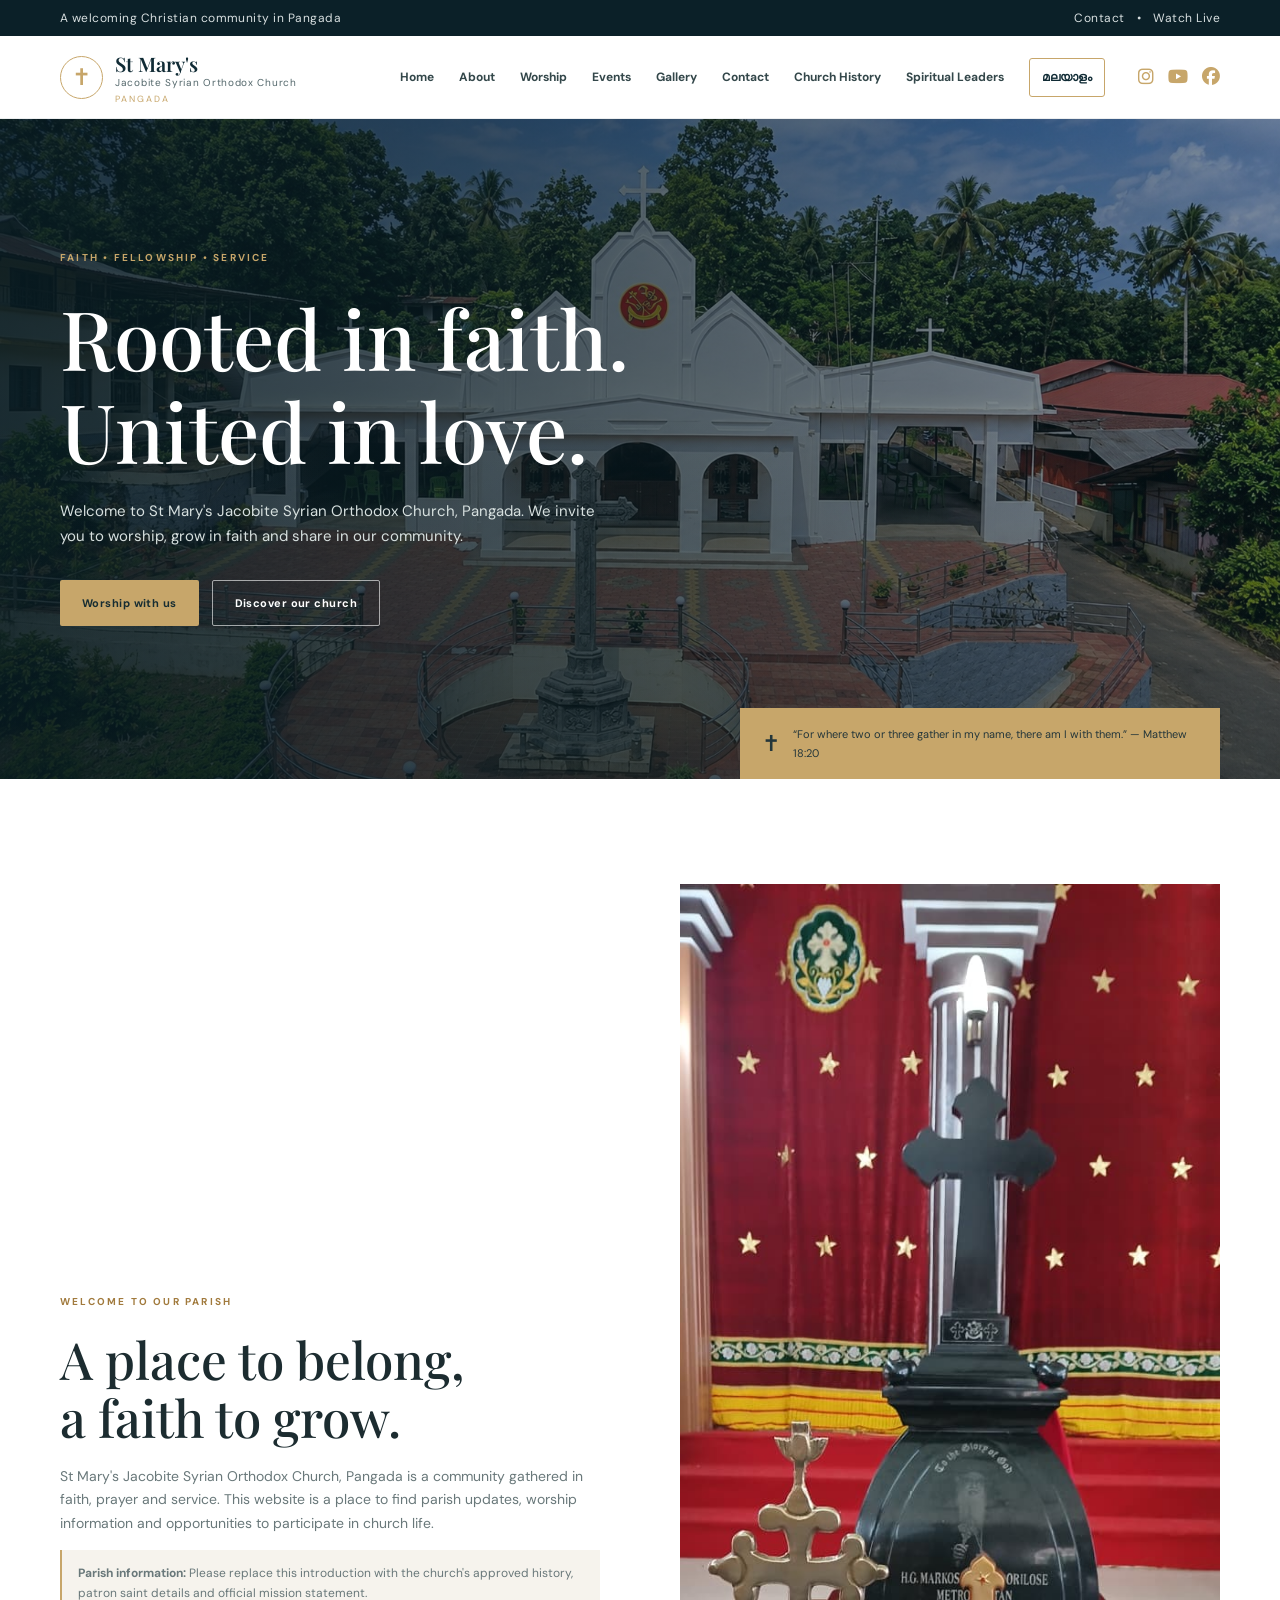
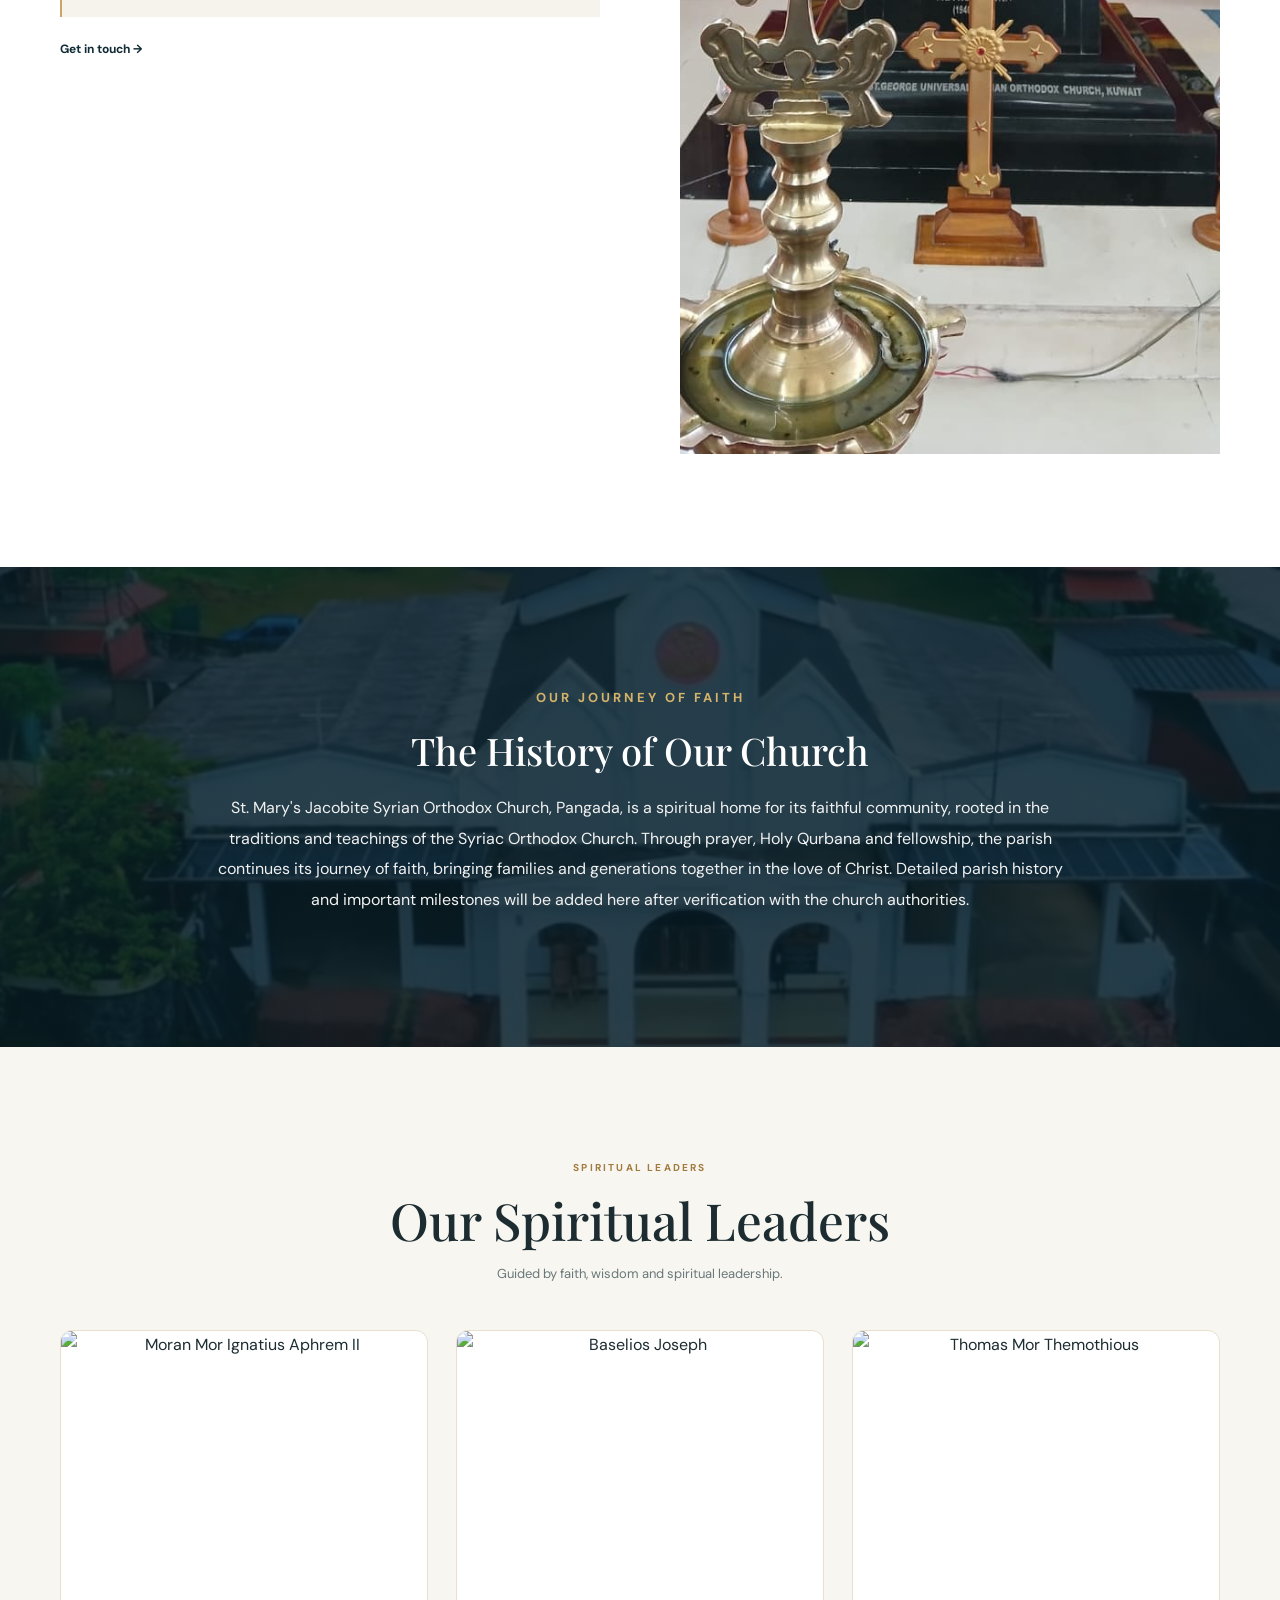
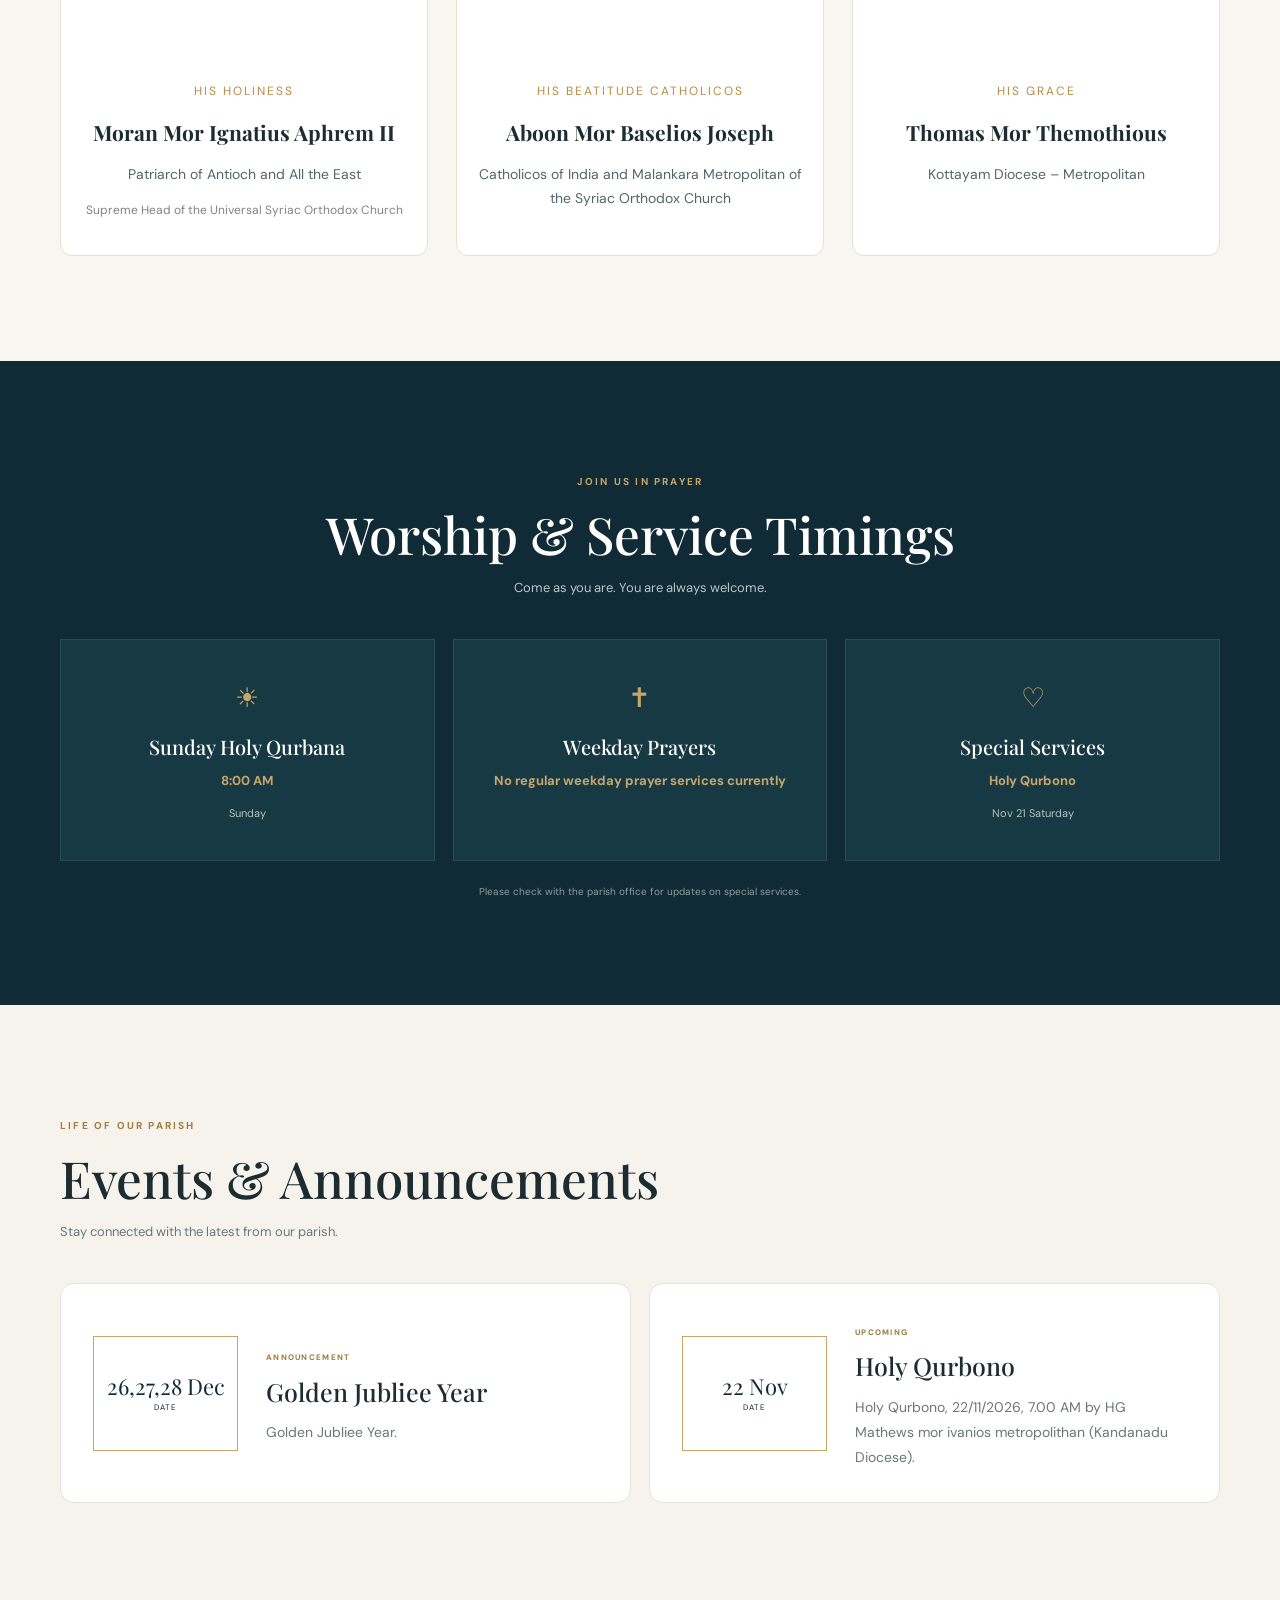
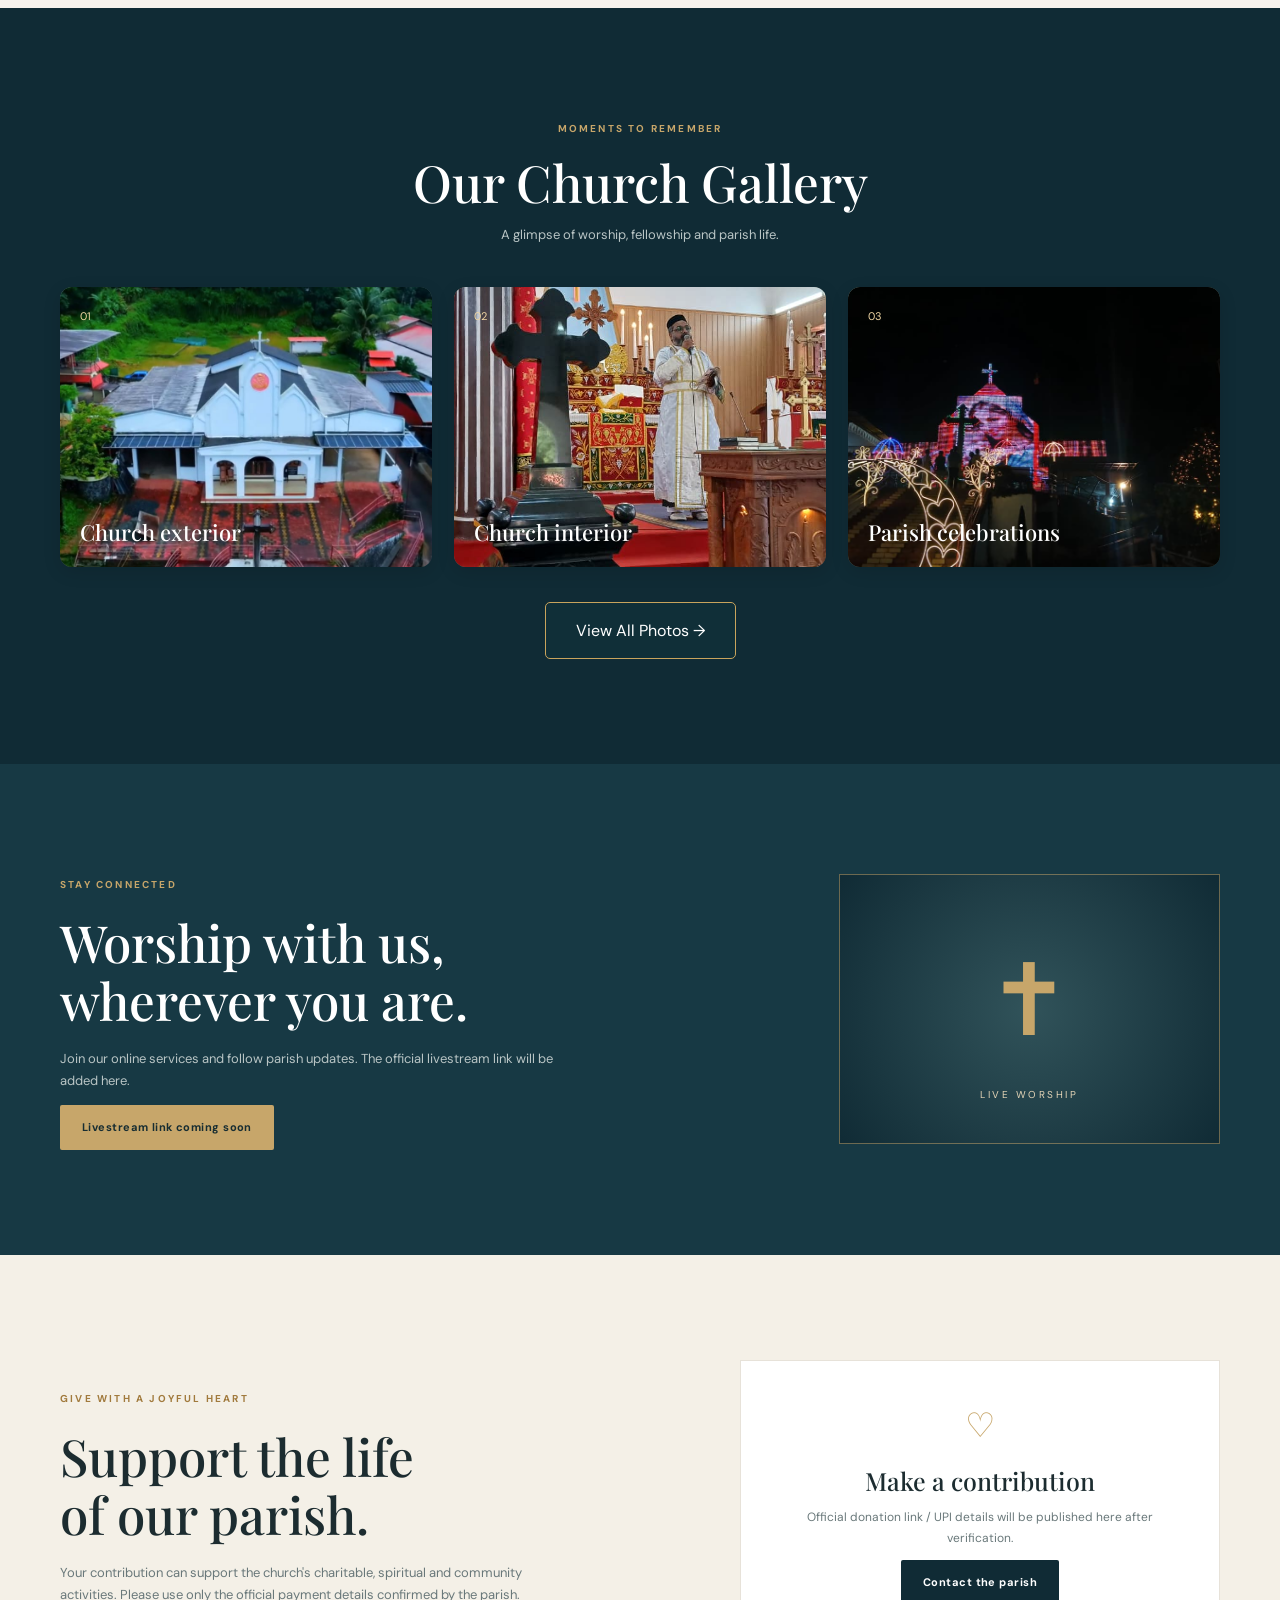
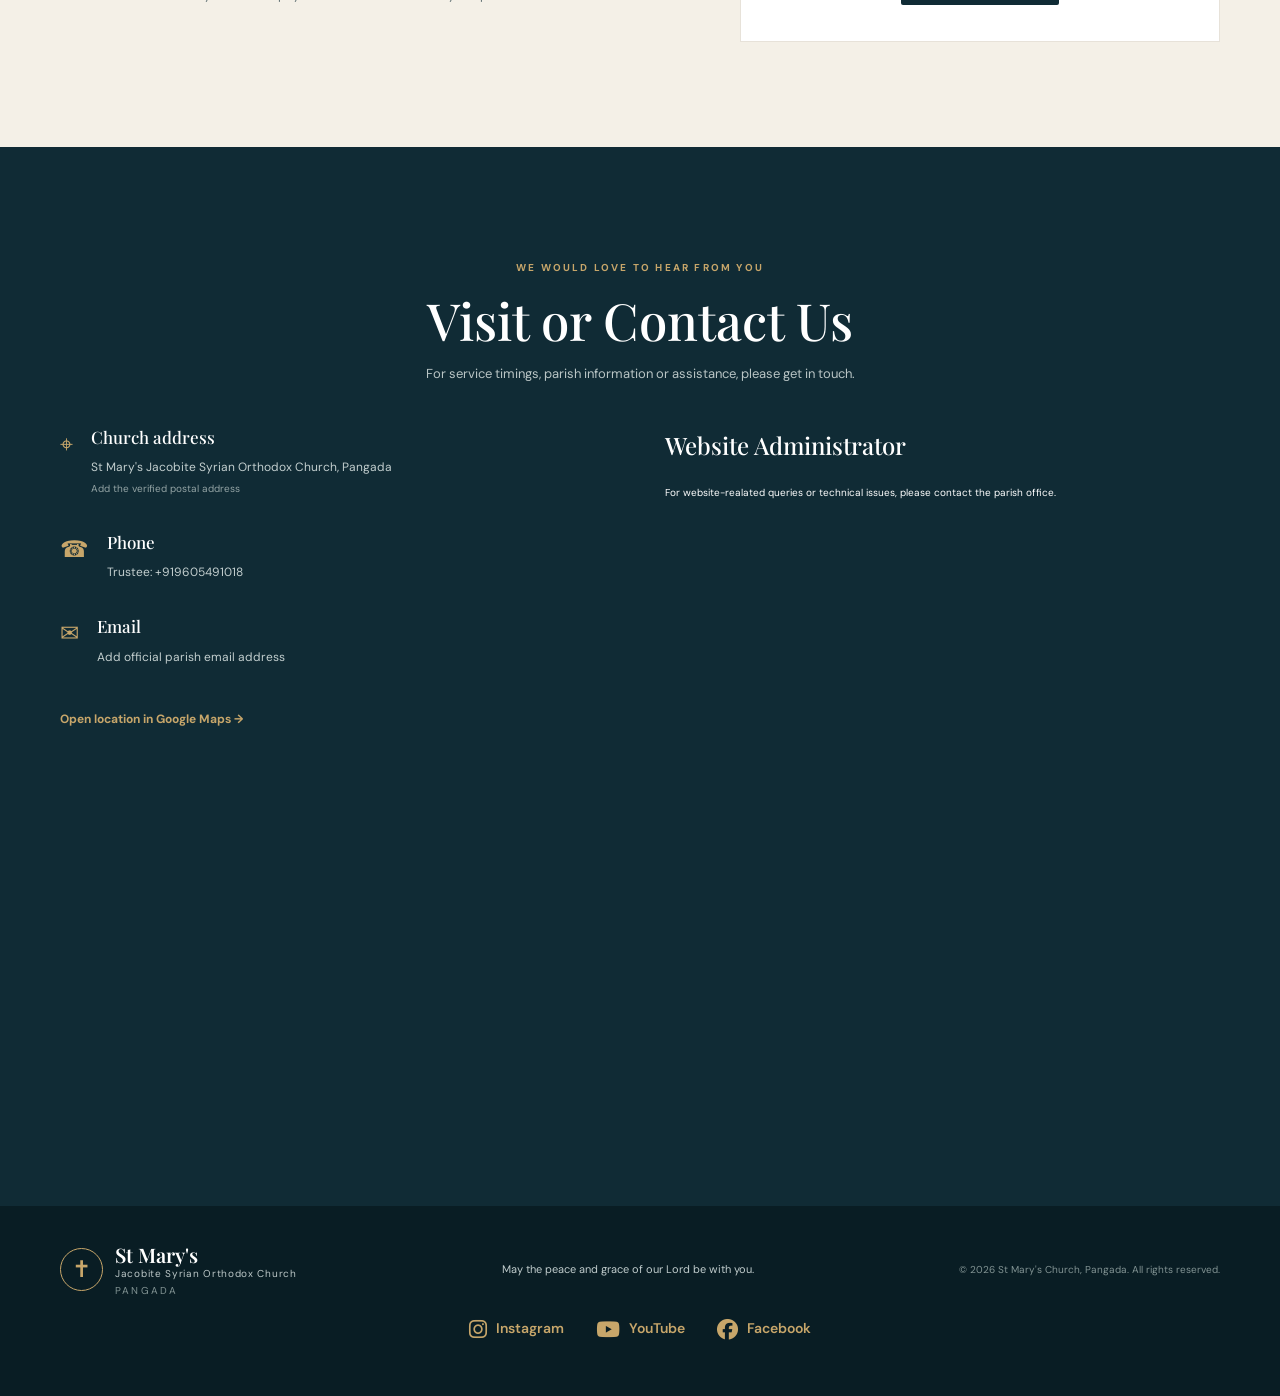
==== commit 853c26c9: "Add files via upload" ====
--- a/index.html
+++ b/index.html
@@ -35,6 +35,8 @@
         <a href="#events" data-en="Events" data-ml="പരിപാടികൾ">Events</a>
         <a href="#gallery" data-en="Gallery" data-ml="ചിത്രങ്ങൾ">Gallery</a>
         <a href="#contact" data-en="Contact" data-ml="ബന്ധപ്പെടുക">Contact</a>
+        <a href="#history" data-en="History" data-ml="ചരിത്രം">Church History</a>
+        <a href="#leaders" data-en="Spiritual Leaders" data-ml="ആത്മീയ നേതാക്കൾ">Spiritual Leaders</a>
         <button class="language-toggle" id="languageToggle" type="button">മലയാളം</button>
         <div class="header-socials">
   <a href="https://www.instagram.com/jsoya_pangada/"
@@ -80,6 +82,102 @@
         <div class="Thomb"><img src="assets/images/church-thomb.jpeg" alt="Markose mor Koorilose Metropolitan"></div>
       </div>
     </section>
+      <section class="church-history" id="history">
+  <div class="history-overlay">
+    <div class="history-content">
+
+      <span class="eyebrow"
+        data-en="OUR JOURNEY OF FAITH"
+        data-ml="വിശ്വാസത്തിന്റെ യാത്ര">
+        OUR JOURNEY OF FAITH
+      </span>
+
+      <h2 data-en="The History of Our Church"
+          data-ml="നമ്മുടെ പള്ളിയുടെ ചരിത്രം">
+        The History of Our Church
+      </h2>
+
+      <p
+        data-en="St. Mary's Jacobite Syrian Orthodox Church, Pangada, is a spiritual home for its faithful community, rooted in the traditions and teachings of the Syriac Orthodox Church. Through prayer, Holy Qurbana and fellowship, the parish continues its journey of faith, bringing families and generations together in the love of Christ. Detailed parish history and important milestones will be added here after verification with the church authorities."
+        data-ml="പങ്കട സെന്റ് മേരീസ് യാക്കോബായ സുറിയാനി ഓർത്തഡോക്സ് പള്ളി വിശ്വാസികളുടെ ആത്മീയ ഭവനമാണ്. പ്രാർത്ഥനയിലൂടെയും വിശുദ്ധ കുർബാനയിലൂടെയും കൂട്ടായ്മയിലൂടെയും ക്രിസ്തുവിന്റെ സ്നേഹത്തിൽ കുടുംബങ്ങളെയും തലമുറകളെയും ഒന്നിപ്പിച്ചുകൊണ്ട് ഇടവക വിശ്വാസയാത്ര തുടരുന്നു. ഇടവകയുടെ വിശദമായ ചരിത്രവും പ്രധാന സംഭവങ്ങളും പിന്നീട് ഇവിടെ ചേർക്കുന്നതാണ്.">
+        St. Mary's Jacobite Syrian Orthodox Church, Pangada, is a spiritual home for its faithful community, rooted in the traditions and teachings of the Syriac Orthodox Church. Through prayer, Holy Qurbana and fellowship, the parish continues its journey of faith, bringing families and generations together in the love of Christ. Detailed parish history and important milestones will be added here after verification with the church authorities.
+      </p>
+
+    </div>
+  </div>
+</section>
+<section class="leaders section-pad" id="leaders">
+  <div class="container">
+
+    <div class="section-heading centered">
+      <span class="eyebrow dark"
+        data-en="SPIRITUAL LEADERS"
+        data-ml="ആത്മീയ നേതാക്കൾ">SPIRITUAL LEADERS</span>
+
+      <h2 data-en="Our Spiritual Leaders"
+          data-ml="നമ്മുടെ ആത്മീയ നേതാക്കൾ">
+        Our Spiritual Leaders
+      </h2>
+
+      <p data-en="Guided by faith, wisdom and spiritual leadership."
+         data-ml="വിശ്വാസത്താലും ജ്ഞാനത്താലും ആത്മീയ നേതൃത്വത്താലും നയിക്കപ്പെടുന്നു.">
+        Guided by faith, wisdom and spiritual leadership.
+      </p>
+    </div>
+
+    <div class="leaders-grid">
+
+      <article class="leader-card">
+        <img src="assets/images/patriarch-ignatius-aphrem-ii.jpg"
+             alt="Moran Mor Ignatius Aphrem II">
+        <div class="leader-info">
+          <span data-en="His Holiness" data-ml="പരിശുദ്ധ പിതാവ്">His Holiness</span>
+          <h3 data-en="Moran Mor Ignatius Aphrem II" data-ml="മോറാൻ മോർ ഇഗ്നാത്തിയോസ് അപ്രേം രണ്ടാമൻ">Moran Mor Ignatius Aphrem II</h3>
+          <p data-en="Patriarch of Antioch and All the East" data-ml="അന്ത്യോക്യായുടെയും കിഴക്കൊക്കെയുടെയും പാത്രിയർക്കീസ്"> Patriarch of Antioch and All the East </p>
+
+<small data-en="Supreme Head of the Universal Syriac Orthodox Church"
+       data-ml="സാർവത്രിക സുറിയാനി ഓർത്തഡോക്സ് സഭയുടെ പരമാധ്യക്ഷൻ">
+    Supreme Head of the Universal Syriac Orthodox Church
+</small>
+        </div>
+      </article>
+
+      <article class="leader-card">
+        <img src="assets/images/baselios-joseph.jpg"
+             alt="Baselios Joseph">
+        <div class="leader-info">
+          <span data-en="His Beatitude Catholicos" data-ml="അഭിവന്ദ്യ കാതോലിക്കോസ്">His Beatitude Catholicos</span>
+
+<h3 data-en="Aboon Mor Baselios Joseph" data-ml="അബൂൻ മോർ ബസേലിയോസ് ജോസഫ്">Aboon Mor Baselios Joseph</h3>
+
+<p data-en="Catholicos of India and Malankara Metropolitan of the Syriac Orthodox Church"
+   data-ml="ഇന്ത്യയുടെ കാതോലിക്കോസും സുറിയാനി ഓർത്തഡോക്സ് സഭയുടെ മലങ്കര മെത്രാപ്പോലീത്തയും">
+   Catholicos of India and Malankara Metropolitan of the Syriac Orthodox Church
+</p>
+        </div>
+      </article>
+
+      <article class="leader-card">
+        <img src="assets/images/themotios-metropolitan.jpg"
+             alt="Thomas Mor Themothious">
+        <div class="leader-info">
+          <span data-en="His Grace" data-ml="അഭിവന്ദ്യ പിതാവ്">His Grace</span>
+
+<h3 data-en="Thomas Mor Themothious"
+    data-ml="തോമസ് മോർ തെമോത്തിയോസ്">
+    Thomas Mor Themothious
+</h3>
+
+<p data-en="Kottayam Diocese – Metropolitan"
+   data-ml="കോട്ടയം ഭദ്രാസന മെത്രാപ്പോലീത്ത">
+   Kottayam Diocese – Metropolitan
+</p>
+        </div>
+      </article>
+
+    </div>
+  </div>
+</section>
 
     <section class="worship section-pad" id="worship">
       <div class="container">
@@ -98,7 +196,7 @@
         <div class="section-heading"><span class="eyebrow dark" data-en="LIFE OF OUR PARISH" data-ml="നമ്മുടെ ഇടവക ജീവിതം">LIFE OF OUR PARISH</span><h2 data-en="Events & Announcements" data-ml="പരിപാടികളും അറിയിപ്പുകളും">Events & Announcements</h2><p data-en="Stay connected with the latest from our parish." data-ml="ഇടവകയിലെ പുതിയ വിശേഷങ്ങളുമായി ബന്ധപ്പെട്ടു തുടരുക.">Stay connected with the latest from our parish.</p></div>
         <div class="event-grid" id="eventGrid">
           <article class="event-card"><div class="event-date"><strong>26,27,28 Dec</strong><span data-en="DATE" data-ml="തീയതി">DATE</span></div><div><span class="tag" data-en="ANNOUNCEMENT" data-ml="അറിയിപ്പ്">ANNOUNCEMENT</span><h3 data-en="Golden Jubliee Year" data-ml="സുവർണ്ണ ജൂബിലി വർഷം">Golden Jubliee Year</h3><p data-en="Golden Jubliee Year." data-ml="സുവർണ്ണ ജൂബിലി വർഷം.">Golden Jubliee Year.</p></div></article>
-          <article class="event-card"><div class="event-date"><strong>22 Nov</strong><span data-en="DATE" data-ml="തീയതി">DATE</span></div><div><span class="tag" data-en="UPCOMING" data-ml="വരാനിരിക്കുന്നത്">UPCOMING</span><h3 data-en="Holy Qurbono" data-ml="വിശുദ്ധ കുർബാന">Holy Qurbono</h3><p data-en="Holy Qurbono, 22/11/2026, 7.00 AM by HG Mathews mor ivanios metropolithan(Kandanadu Diosese)." വിശുദ്ധ കുർബാന, 22/11/2026, രാവിലെ 7.00-ന്, അഭിവന്ദ്യ മാത്യൂസ് മോർ ഇവാനിയോസ് മെത്രാപ്പോലീത്ത (കണ്ടനാട് ഭദ്രാസനം) മുഖ്യകാർമ്മികത്വം വഹിക്കുന്നു.">Holy Qurbono, 22/11/2026, 7.00 AM by HG Mathews mor ivanios metropolithan(Kandanadu Diosese).</p></div></article>
+          <article class="event-card"><div class="event-date"><strong>22 Nov</strong><span data-en="DATE" data-ml="തീയതി">DATE</span></div><div><span class="tag" data-en="UPCOMING" data-ml="വരാനിരിക്കുന്നത്">UPCOMING</span><h3 data-en="Holy Qurbono" data-ml="വിശുദ്ധ കുർബാന">Holy Qurbono</h3><p data-en="Holy Qurbono, 22/11/2026, 7.00 AM by HG Mathews mor ivanios metropolithan(Kandanadu Diocese)." data-ml="വിശുദ്ധ കുർബാന, 22/11/2026, രാവിലെ 7.00-ന്, അഭിവന്ദ്യ മാത്യൂസ് മോർ ഇവാനിയോസ് മെത്രാപ്പോലീത്ത (കണ്ടനാട് ഭദ്രാസനം) മുഖ്യകാർമ്മികത്വം വഹിക്കുന്നു.">Holy Qurbono, 22/11/2026, 7.00 AM by HG Mathews mor ivanios metropolithan (Kandanadu Diocese).</p></div></article>
         </div>
       </div>
     </section>
@@ -112,6 +210,9 @@
           <button class="gallery-item gallery-three" data-full="assets/images/church-celebration1.jpeg" aria-label="Parish event image"><img class="gallery-photo" src="assets/images/church-celebration1.jpeg" alt="Parish events"><span>03</span><b data-en="Parish celebrations" data-ml="ഇടവക ആഘോഷങ്ങൾ">Parish celebrations</b></button>
         </div>
       </div>
+      <div class="gallery-view-all">
+    <a href="gallery.html">View All Photos →</a>
+</div>
     </section>
 
     <section class="connect section-pad" id="livestream">
--- a/styles.css
+++ b/styles.css
@@ -178,4 +178,520 @@
   transform: translateY(-10px) !important;
   box-shadow: 0 20px 40px rgba(0, 0, 0, 0.2) !important;
   border: 1px solid #c9a45c !important;
+}
+.gallery-item {
+    height: 280px;
+    overflow: hidden;
+    border-radius: 12px;
+    cursor: pointer;
+    box-shadow: 0 5px 18px rgba(0, 0, 0, 0.12);
+}
+
+.gallery-item img {
+    width: 100%;
+    height: 100%;
+    object-fit: cover;
+    display: block;
+    transition: transform 0.4s ease;
+}
+
+.gallery-item:hover img {
+    transform: scale(1.08);
+}
+/* GALLERY PAGE STYLING */
+
+.gallery-header {
+    background: #102f38;
+    color: white;
+    text-align: center;
+    padding: 70px 20px;
+}
+
+.gallery-header h1 {
+    font-size: 42px;
+    color: #d5b36a;
+    margin-bottom: 12px;
+}
+
+.gallery-header p {
+    font-size: 16px;
+    margin: 0;
+}
+
+.gallery-page {
+    max-width: 1200px;
+    margin: auto;
+    padding: 60px 25px;
+    text-align: center;
+}
+
+.gallery-page h2 {
+    font-size: 32px;
+    color: #102f38;
+    margin-bottom: 15px;
+}
+
+.gallery-page > p {
+    color: #666;
+    margin-bottom: 35px;
+}
+
+.gallery-categories {
+    display: flex;
+    justify-content: center;
+    flex-wrap: wrap;
+    gap: 12px;
+    margin-bottom: 40px;
+}
+
+.gallery-categories button {
+    padding: 11px 22px;
+    border: 1px solid #c9a45c;
+    background: white;
+    color: #102f38;
+    border-radius: 25px;
+    cursor: pointer;
+}
+
+.gallery-categories button.active,
+.gallery-categories button:hover {
+    background: #c9a45c;
+    color: white;
+}
+
+.gallery-grid {
+    display: grid;
+    grid-template-columns: repeat(3, 1fr);
+    gap: 22px;
+}
+
+.back-home {
+    display: inline-block;
+    margin-top: 45px;
+    padding: 12px 25px;
+    background: #102f38;
+    color: white;
+    text-decoration: none;
+    border-radius: 5px;
+}
+
+.back-home:hover {
+    background: #c9a45c;
+}
+
+@media (max-width: 768px) {
+    .gallery-grid {
+        grid-template-columns: repeat(2, 1fr);
+    }
+}
+
+@media (max-width: 480px) {
+    .gallery-grid {
+        grid-template-columns: 1fr;
+    }
+}
+/* FULLSCREEN PHOTO LIGHTBOX */
+
+.lightbox {
+    display: none;
+    position: fixed;
+    z-index: 9999;
+    inset: 0;
+    background: rgba(0, 0, 0, 0.95);
+    justify-content: center;
+    align-items: center;
+    padding: 40px;
+}
+
+.lightbox.active {
+    display: flex;
+}
+
+.lightbox img {
+    max-width: 85%;
+    max-height: 85vh;
+    object-fit: contain;
+    border-radius: 8px;
+}
+
+.lightbox button {
+    position: absolute;
+    background: transparent;
+    border: none;
+    color: white;
+    cursor: pointer;
+    font-size: 35px;
+    padding: 10px;
+}
+
+.lightbox-close {
+    top: 15px;
+    right: 30px;
+    font-size: 45px !important;
+}
+
+.lightbox-prev {
+    left: 25px;
+    top: 50%;
+    transform: translateY(-50%);
+}
+
+.lightbox-next {
+    right: 25px;
+    top: 50%;
+    transform: translateY(-50%);
+}
+
+.lightbox button:hover {
+    color: #d5b36a;
+}
+
+@media (max-width: 600px) {
+    .lightbox {
+        padding: 15px;
+    }
+
+    .lightbox img {
+        max-width: 90%;
+        max-height: 75vh;
+    }
+
+    .lightbox-prev {
+        left: 2px;
+    }
+
+    .lightbox-next {
+        right: 2px;
+    }
+}
+.gallery-view-all {
+    text-align: center;
+    margin-top: 35px;
+}
+
+.gallery-view-all a {
+    display: inline-block;
+    padding: 14px 30px;
+    background: #102f38;
+    color: white;
+    text-decoration: none;
+    border: 1px solid #c9a45c;
+    border-radius: 5px;
+    transition: 0.3s ease;
+}
+
+.gallery-view-all a:hover {
+    background: #c9a45c;
+    color: white;
+}
+
+/* Mobile portrait image adjustment */
+
+@media (max-width: 768px) {
+    .about-photo {
+        width: 220px;
+        max-width: 100%;
+        height: auto;
+        aspect-ratio: 9 / 16;
+        margin: 20px auto;
+        overflow: hidden;
+    }
+
+    .about-photo img {
+        width: 100%;
+        height: 100%;
+        object-fit: cover;
+    }
+}
+/* Prevent horizontal scrolling on mobile */
+
+html, body {
+    width: 100%;
+    max-width: 100%;
+    overflow-x: hidden;
+}
+
+img, iframe {
+    max-width: 100%;
+} 
+/* MOBILE HERO FIX */
+
+@media (max-width: 768px) {
+
+    .hero {
+        min-height: 600px;
+        padding: 50px 20px;
+        overflow: hidden;
+    }
+
+    .hero-content {
+        width: 100%;
+        max-width: 100%;
+        padding: 0;
+    }
+
+    .hero h1 {
+        font-size: clamp(34px, 9vw, 42px);
+        line-height: 1.15;
+        max-width: 100%;
+        overflow-wrap: break-word;
+    }
+
+    .hero-content p {
+        font-size: 14px;
+        line-height: 1.7;
+        max-width: 100%;
+        overflow-wrap: break-word;
+    }
+
+    .hero-actions {
+        flex-direction: column;
+        width: 100%;
+    }
+
+    .hero-actions a {
+        width: 100%;
+        text-align: center;
+    }
+.hero-content {
+    width: 100%;
+    max-width: 100%;
+    min-width: 0;
+    box-sizing: border-box;
+}
+
+.hero-content p {
+    width: 100%;
+    max-width: 100%;
+    box-sizing: border-box;
+    overflow-wrap: anywhere;
+}
+
+.hero-actions {
+    width: 100%;
+    max-width: 100%;
+    box-sizing: border-box;
+}
+
+.hero-actions a {
+    max-width: 100%;
+    box-sizing: border-box;
+}
+}
+/* Fix hero content on mobile screens */
+@media (max-width: 768px) {
+    .hero-content {
+        width: 100%;
+        max-width: 100%;
+        min-width: 0;
+        padding-left: 22px;
+        padding-right: 22px;
+        box-sizing: border-box;
+    }
+
+    .hero-content p {
+        width: 100%;
+        max-width: 100%;
+        white-space: normal;
+        overflow-wrap: break-word;
+        word-break: normal;
+        box-sizing: border-box;
+    }
+}
+/* About section photo - mobile */
+@media (max-width: 768px) {
+  .about-photo {
+    height: 380px;
+    overflow: hidden;
+    border-radius: 12px;
+  }
+
+  .about-photo img {
+    width: 100%;
+    height: 100%;
+    object-fit: cover;
+    object-position: center 40%;
+  }
+}
+/* Spiritual Leaders Section */
+.leaders {
+  background: #f8f6f1;
+}
+
+.leaders-grid {
+  display: grid;
+  grid-template-columns: repeat(3, minmax(0, 1fr));
+  gap: 28px;
+  margin-top: 45px;
+}
+
+.leader-card {
+  background: #ffffff;
+  border: 1px solid #e8dfce;
+  border-radius: 12px;
+  overflow: hidden;
+  text-align: center;
+  transition: all 0.3s ease;
+}
+
+.leader-card:hover {
+  transform: translateY(-8px);
+  box-shadow: 0 15px 35px rgba(0, 0, 0, 0.12);
+  border-color: #c9a45c;
+}
+
+.leader-card img {
+  width: 100%;
+  height: 320px;
+  object-fit: cover;
+  object-position: center top;
+  display: block;
+}
+
+.leader-info {
+  padding: 25px 20px 30px;
+}
+
+.leader-info span {
+  color: #b58b45;
+  font-size: 12px;
+  letter-spacing: 2px;
+  text-transform: uppercase;
+}
+
+.leader-info h3 {
+  font-family: var(--serif);
+  font-size: 21px;
+  color: var(--ink);
+  margin: 12px 0;
+}
+
+.leader-info p {
+  color: #53666b;
+  font-size: 14px;
+  line-height: 1.7;
+}
+
+.leader-info small {
+  display: block;
+  color: #7b8585;
+  font-size: 12px;
+  line-height: 1.6;
+  margin-top: 10px;
+}
+
+/* Mobile Responsive */
+@media (max-width: 768px) {
+  .leaders-grid {
+    grid-template-columns: 1fr;
+    gap: 25px;
+  }
+
+  .leader-card img {
+    height: 350px;
+  }
+
+  .leader-info {
+    padding: 22px 18px;
+  }
+} 
+/* CHURCH HISTORY SECTION */
+
+.church-history {
+    background-image:
+        linear-gradient(
+            rgba(8, 28, 35, 0.82),
+            rgba(8, 28, 35, 0.82)
+        ),
+        url("assets/images/church-exterior1.jpeg");
+
+    background-size: cover;
+    background-position: center;
+    background-repeat: no-repeat;
+    background-attachment: fixed;
+
+    min-height: 480px;
+    display: flex;
+    align-items: center;
+    justify-content: center;
+    text-align: center;
+    color: white;
+}
+
+.history-overlay {
+    width: 100%;
+    padding: 80px 25px;
+    box-sizing: border-box;
+}
+
+.history-content {
+    max-width: 850px;
+    margin: auto;
+}
+
+.history-content .eyebrow {
+    color: #d5b36a;
+    letter-spacing: 3px;
+    font-size: 13px;
+}
+
+.history-content h2 {
+    color: #ffffff;
+    font-size: 38px;
+    margin: 20px 0;
+}
+
+.history-content p {
+    color: #f1f1f1;
+    font-size: 16px;
+    line-height: 1.9;
+}
+
+/* MOBILE HISTORY DESIGN */
+
+@media (max-width: 768px) {
+    .church-history {
+      background-attachment: scroll;
+        min-height: 0;
+        background-position: center;
+    }
+
+    .history-overlay {
+        padding: 65px 22px;
+    }
+
+    .history-content h2 {
+        font-size: 28px;
+    }
+
+    .history-content p {
+        font-size: 14px;
+        line-height: 1.9;
+    }
+}
+@media (max-width: 768px) {
+    .church-history {
+        background-attachment: scroll;
+    }
+}
+/* Scroll reveal animation */
+
+.reveal {
+    opacity: 0;
+    transform: translateY(35px);
+    transition: opacity 0.8s ease, transform 0.8s ease;
+}
+
+.reveal.revealed {
+    opacity: 1;
+    transform: translateY(0);
+}
+
+/* Accessibility: respect reduced motion preference */
+@media (prefers-reduced-motion: reduce) {
+    .reveal {
+        opacity: 1;
+        transform: none;
+        transition: none;
+    }
 }
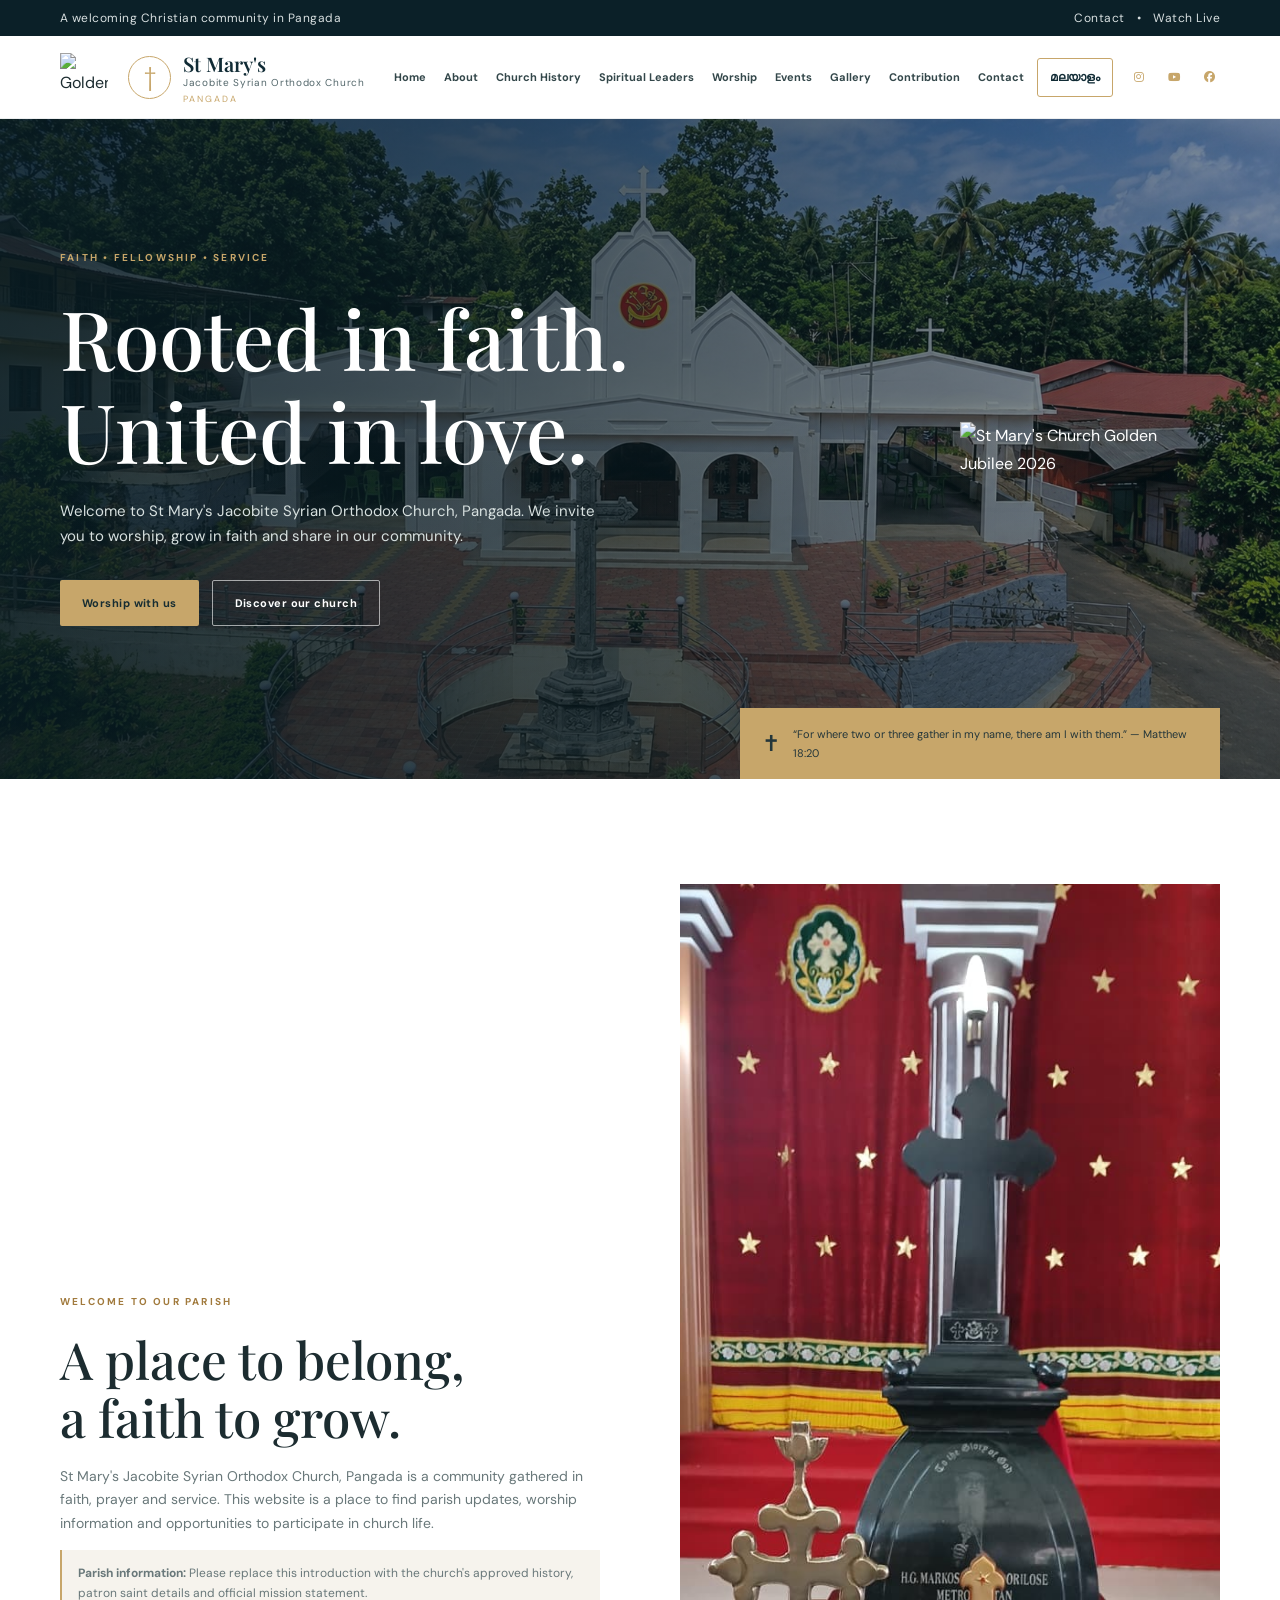
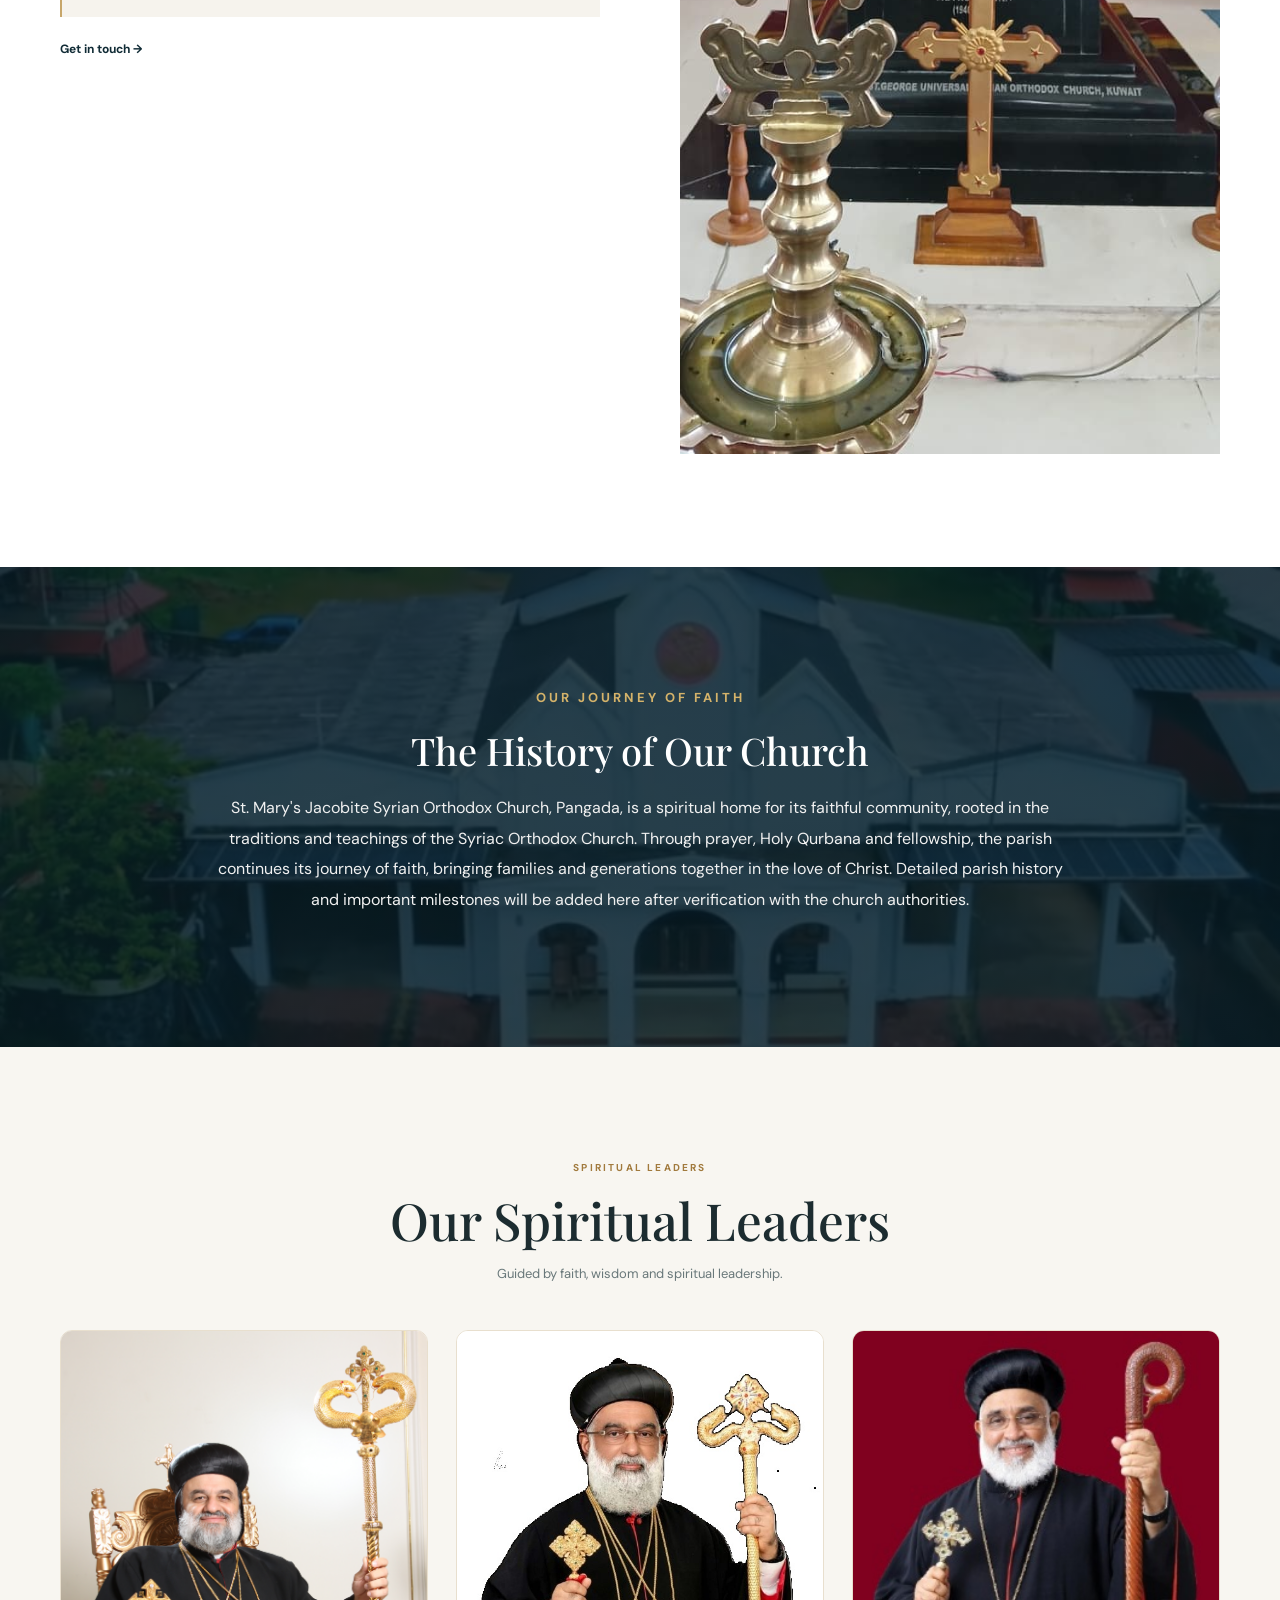
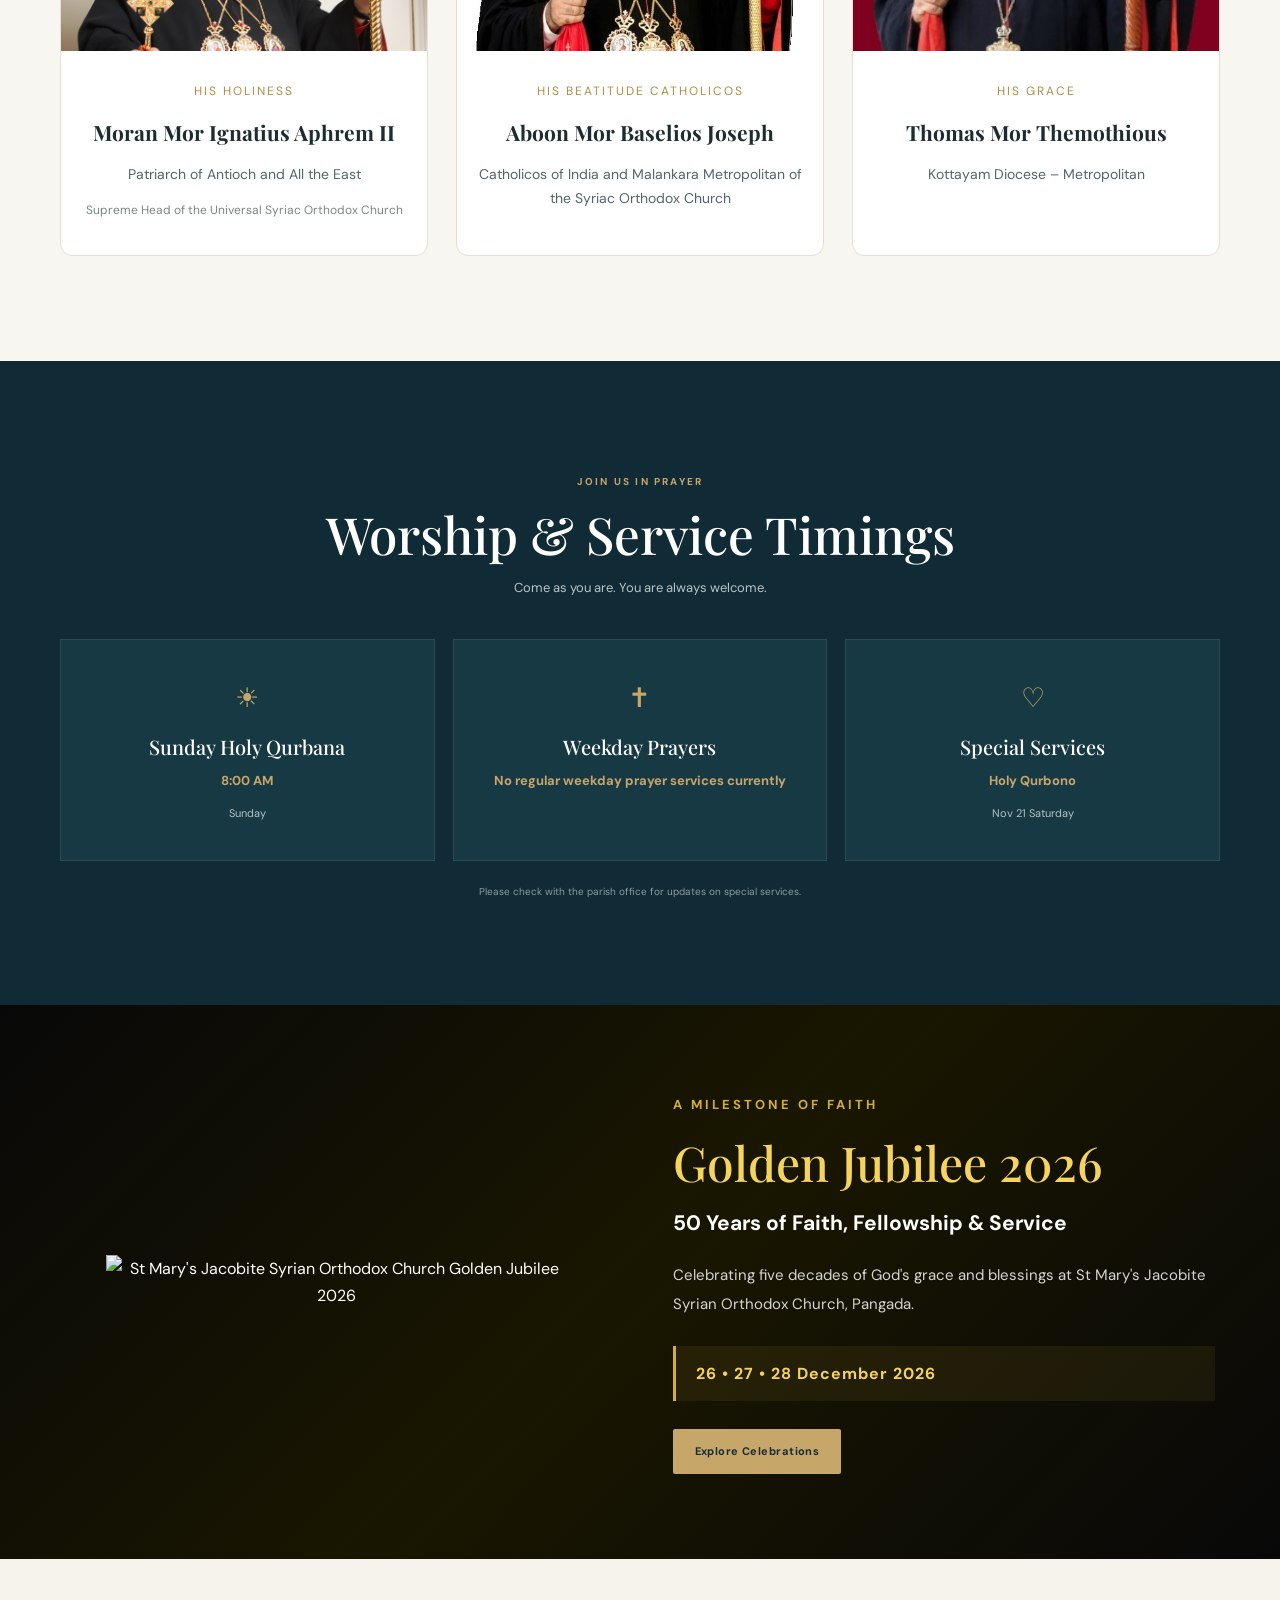
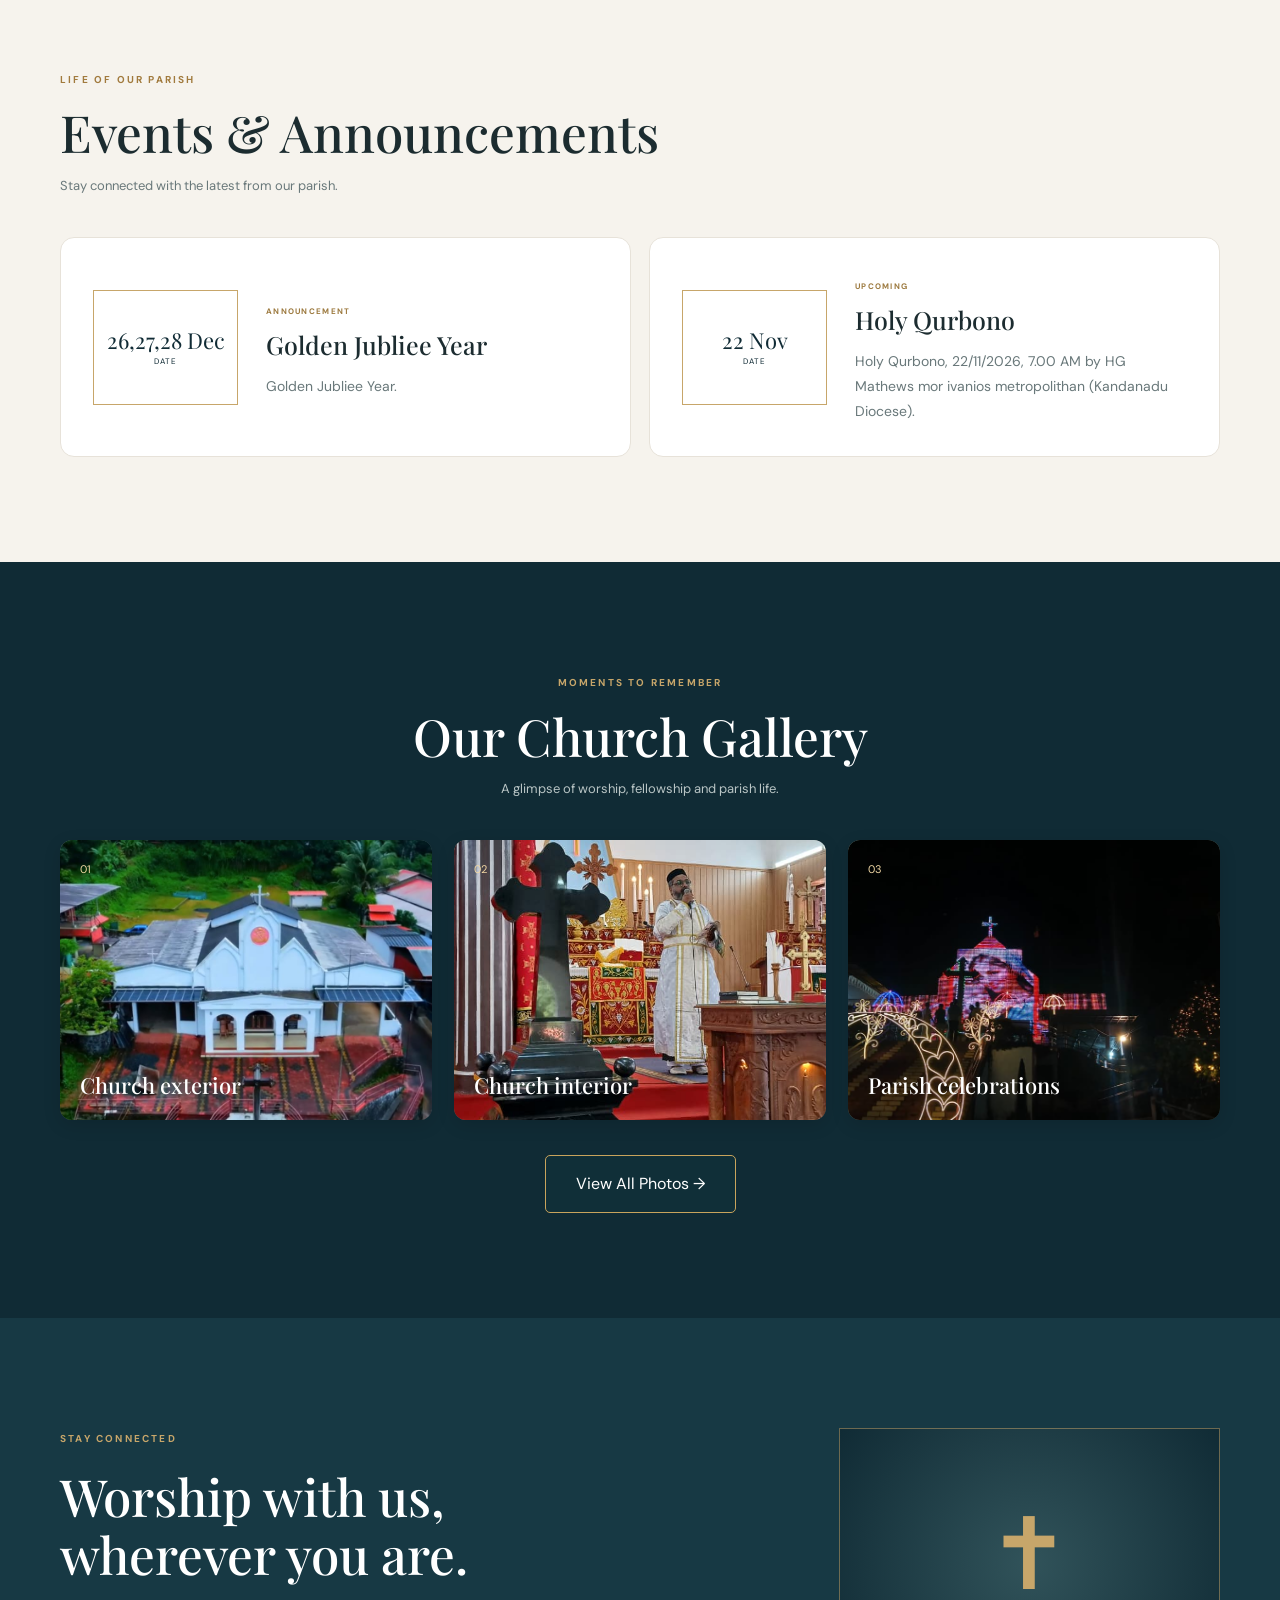
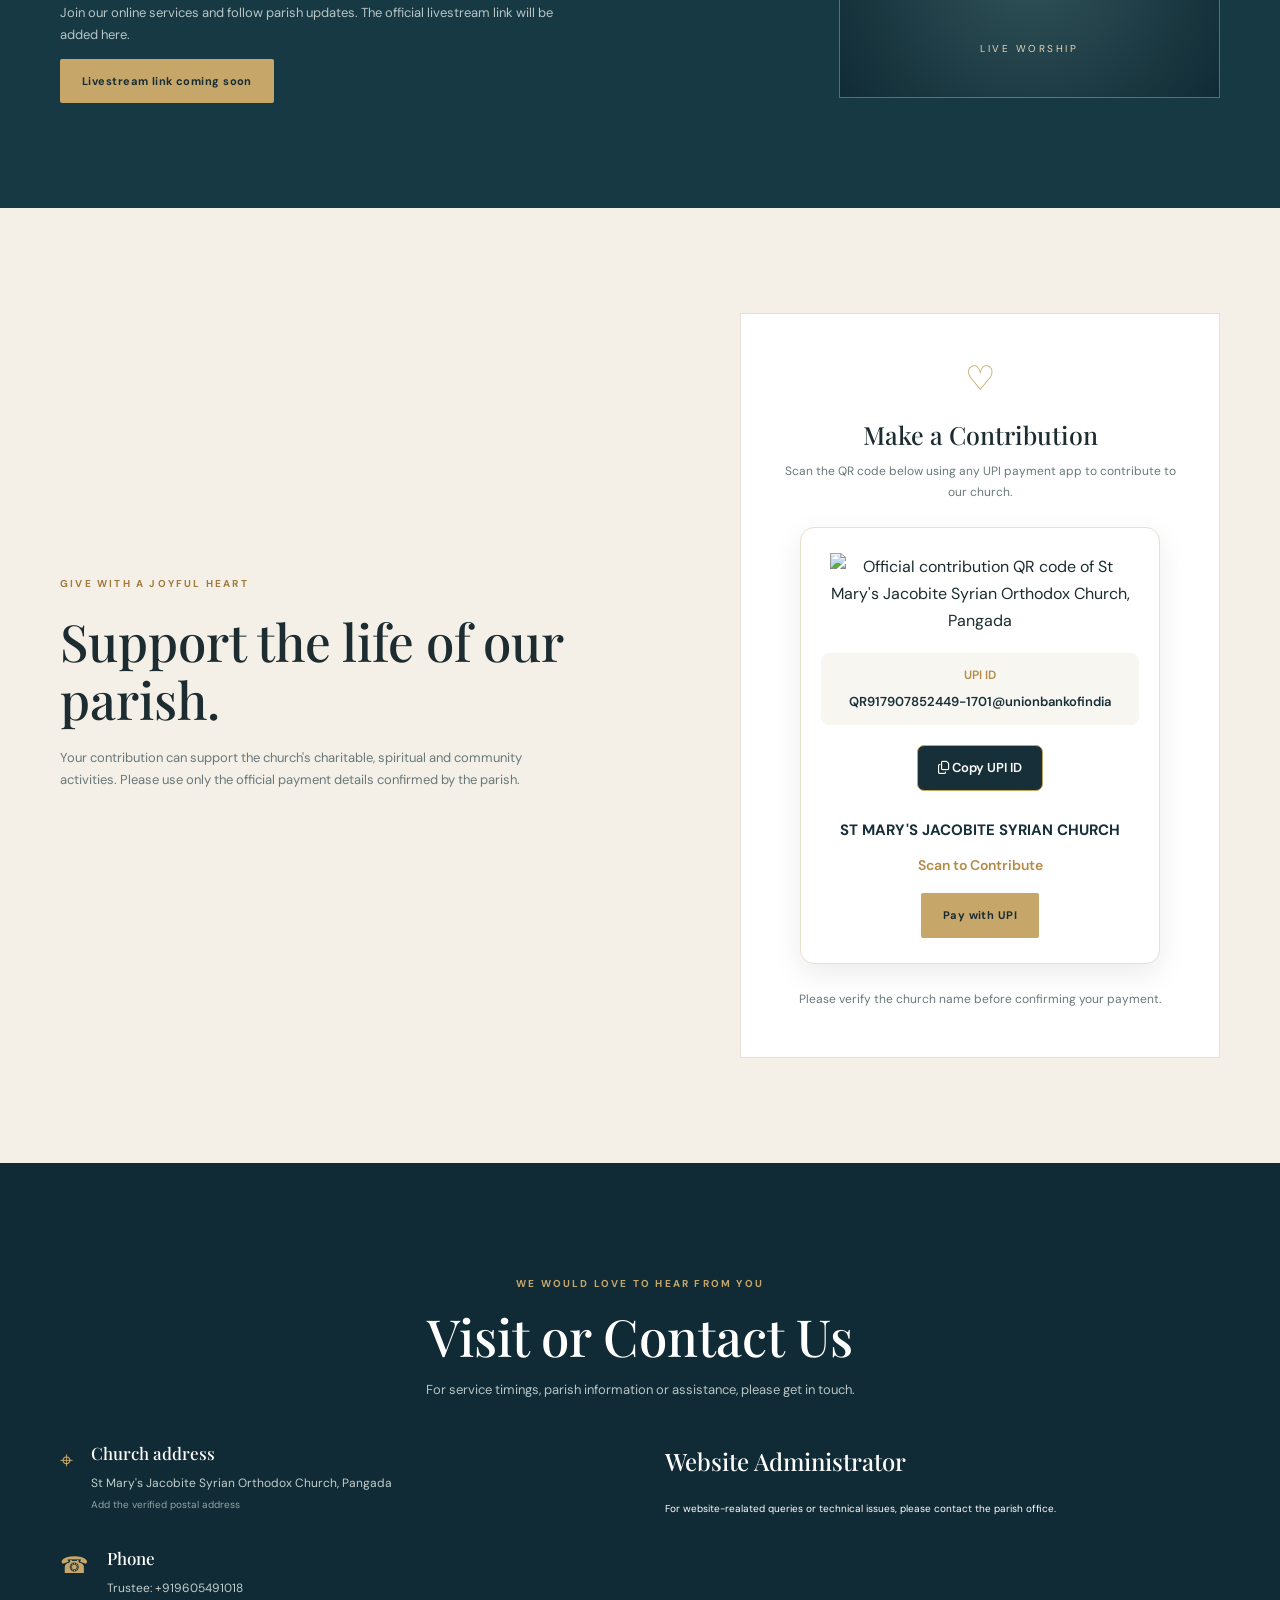
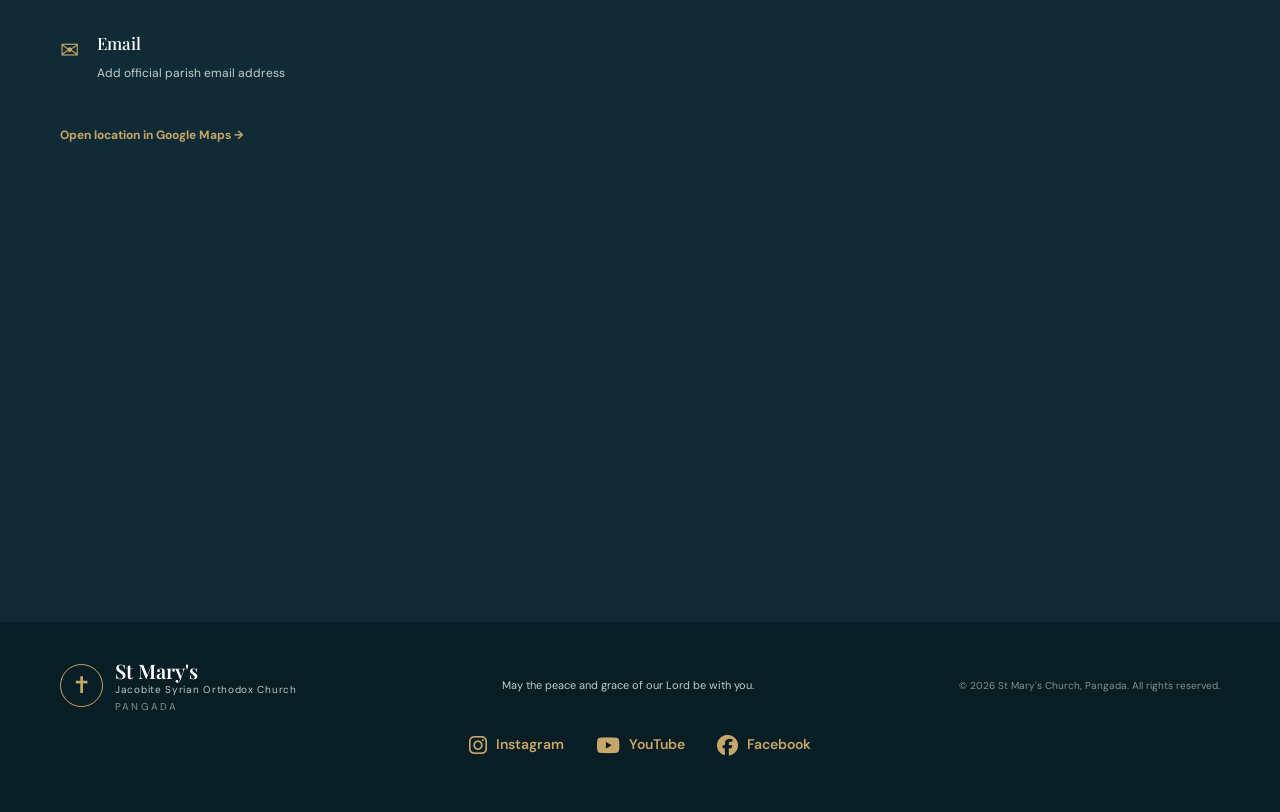
==== commit 686b6667: "Add files via upload" ====
--- a/index.html
+++ b/index.html
@@ -1,59 +1,72 @@
 <!DOCTYPE html>
 <html lang="en">
+
 <head>
   <meta charset="UTF-8">
   <meta name="viewport" content="width=device-width, initial-scale=1.0">
-  <meta name="description" content="Welcome to St Mary's Jacobite Syrian Orthodox Church, Pangada. Find worship timings, events, announcements and ways to connect.">
+  <meta name="description"
+    content="Welcome to St Mary's Jacobite Syrian Orthodox Church, Pangada. Find worship timings, events, announcements and ways to connect.">
   <meta name="theme-color" content="#102b35">
   <title>St Mary's Jacobite Syrian Orthodox Church | Pangada</title>
   <link rel="preconnect" href="https://fonts.googleapis.com">
   <link rel="preconnect" href="https://fonts.gstatic.com" crossorigin>
-  <link href="https://fonts.googleapis.com/css2?family=DM+Sans:wght@400;500;600;700&family=Playfair+Display:wght@500;600;700&family=Noto+Sans+Malayalam:wght@400;500;600;700&display=swap" rel="stylesheet">
-  <link rel="stylesheet"
-href="https://cdnjs.cloudflare.com/ajax/libs/font-awesome/6.5.2/css/all.min.css">
+  <link
+    href="https://fonts.googleapis.com/css2?family=DM+Sans:wght@400;500;600;700&family=Playfair+Display:wght@500;600;700&family=Noto+Sans+Malayalam:wght@400;500;600;700&display=swap"
+    rel="stylesheet">
+  <link rel="stylesheet" href="https://cdnjs.cloudflare.com/ajax/libs/font-awesome/6.5.2/css/all.min.css">
   <link rel="stylesheet" href="styles.css">
 </head>
+
 <body>
   <div class="topbar">
     <div class="container topbar-inner">
-      <span data-en="A welcoming Christian community in Pangada" data-ml="പാങ്ങാടിലെ സ്നേഹപൂർണ്ണമായ ക്രൈസ്തവ സമൂഹം">A welcoming Christian community in Pangada</span>
-      <div class="top-links"><a href="#contact" data-en="Contact" data-ml="ബന്ധപ്പെടുക">Contact</a><span>•</span><a href="#livestream" data-en="Watch Live" data-ml="ലൈവ് കാണുക">Watch Live</a></div>
+      <span data-en="A welcoming Christian community in Pangada" data-ml="പങ്ങാടയിലെ സ്നേഹപൂർണ്ണമായ ക്രൈസ്തവ സമൂഹം">A
+        welcoming Christian community in Pangada</span>
+      <div class="top-links"><a href="#contact" data-en="Contact" data-ml="ബന്ധപ്പെടുക">Contact</a><span>•</span><a
+          href="#livestream" data-en="Watch Live" data-ml="ലൈവ് കാണുക">Watch Live</a></div>
     </div>
   </div>
 
   <header class="site-header">
     <div class="container nav-wrap">
       <a class="brand" href="#home" aria-label="St Mary's Church home">
-        <div class="brand-mark">✝</div>
-        <div class="brand-text"><strong>St Mary's</strong><span data-en="Jacobite Syrian Orthodox Church" data-ml="യാക്കോബായ സുറിയാനി ഓർത്തഡോക്സ് പള്ളി">Jacobite Syrian Orthodox Church</span><small>PANGADA</small></div>
+
+    <img class="brand-jubilee"
+         src="assets/images/jubilee-logo-transparent.png"
+         alt="Golden Jubilee 2026">
+
+    <div class="brand-mark">†</div>
+        <div class="brand-text"><strong>St Mary's</strong><span data-en="Jacobite Syrian Orthodox Church"
+            data-ml="യാക്കോബായ സുറിയാനി ഓർത്തഡോക്സ് പള്ളി">Jacobite Syrian Orthodox Church</span><small>PANGADA</small>
+        </div>
       </a>
       <button class="menu-toggle" id="menuToggle" aria-label="Open navigation" aria-expanded="false">☰</button>
       <nav class="main-nav" id="mainNav">
         <a href="#home" data-en="Home" data-ml="ഹോം">Home</a>
         <a href="#about" data-en="About" data-ml="ഇടവകയെക്കുറിച്ച്">About</a>
+        <a href="#history" data-en="History" data-ml="ചരിത്രം">Church History</a>
+        <a href="#leaders" data-en="Spiritual Leaders" data-ml="ആത്മീയ നേതാക്കൾ">Spiritual Leaders</a>
         <a href="#worship" data-en="Worship" data-ml="ആരാധന">Worship</a>
         <a href="#events" data-en="Events" data-ml="പരിപാടികൾ">Events</a>
         <a href="#gallery" data-en="Gallery" data-ml="ചിത്രങ്ങൾ">Gallery</a>
+        <a href="#donate" data-en="Contribution" data-ml="സംഭാവന">Contribution</a>
         <a href="#contact" data-en="Contact" data-ml="ബന്ധപ്പെടുക">Contact</a>
-        <a href="#history" data-en="History" data-ml="ചരിത്രം">Church History</a>
-        <a href="#leaders" data-en="Spiritual Leaders" data-ml="ആത്മീയ നേതാക്കൾ">Spiritual Leaders</a>
         <button class="language-toggle" id="languageToggle" type="button">മലയാളം</button>
         <div class="header-socials">
-  <a href="https://www.instagram.com/jsoya_pangada/"
-     target="_blank" rel="noopener noreferrer" aria-label="Instagram">
-    <i class="fa-brands fa-instagram"></i>
-  </a>
-
-  <a href="https://youtube.com/@pangadapally"
-     target="_blank" rel="noopener noreferrer" aria-label="YouTube">
-    <i class="fa-brands fa-youtube"></i>
-  </a>
-
-  <a href="https://www.facebook.com/share/1DgZ7vHyty/"
-     target="_blank" rel="noopener noreferrer" aria-label="Facebook">
-    <i class="fa-brands fa-facebook"></i>
-  </a>
-</div>
+          <a href="https://www.instagram.com/jsoya_pangada/" target="_blank" rel="noopener noreferrer"
+            aria-label="Instagram">
+            <i class="fa-brands fa-instagram"></i>
+          </a>
+
+          <a href="https://youtube.com/@pangadapally" target="_blank" rel="noopener noreferrer" aria-label="YouTube">
+            <i class="fa-brands fa-youtube"></i>
+          </a>
+
+          <a href="https://www.facebook.com/share/1DgZ7vHyty/" target="_blank" rel="noopener noreferrer"
+            aria-label="Facebook">
+            <i class="fa-brands fa-facebook"></i>
+          </a>
+        </div>
       </nav>
     </div>
   </header>
@@ -61,217 +74,465 @@
   <main>
     <section class="hero" id="home">
       <div class="hero-overlay"></div>
+      <div class="hero-jubilee-logo">
+    <img src="assets/images/jubilee-logo-transparent.png"
+         alt="St Mary's Church Golden Jubilee 2026">
+</div>
       <div class="container hero-content">
-        <span class="eyebrow" data-en="FAITH • FELLOWSHIP • SERVICE" data-ml="വിശ്വാസം • കൂട്ടായ്മ • സേവനം">FAITH • FELLOWSHIP • SERVICE</span>
-        <h1 data-en="Rooted in faith.<br>United in love." data-ml="വിശ്വാസത്തിൽ വേരൂന്നി.<br>സ്നേഹത്തിൽ ഒന്നായി.">Rooted in faith.<br>United in love.</h1>
-        <p data-en="Welcome to St Mary's Jacobite Syrian Orthodox Church, Pangada. We invite you to worship, grow in faith and share in our community." data-ml="പാങ്ങാട് സെന്റ് മേരീസ് യാക്കോബായ സുറിയാനി ഓർത്തഡോക്സ് പള്ളിയിലേക്ക് സ്വാഗതം. ആരാധനയിലും വിശ്വാസ വളർച്ചയിലും നമ്മുടെ ഇടവക കൂട്ടായ്മയിലും പങ്കുചേരുക.">Welcome to St Mary's Jacobite Syrian Orthodox Church, Pangada. We invite you to worship, grow in faith and share in our community.</p>
-        <div class="hero-actions"><a class="btn btn-gold" href="#worship" data-en="Worship with us" data-ml="ആരാധനയിൽ പങ്കുചേരുക">Worship with us</a><a class="btn btn-outline" href="#about" data-en="Discover our church" data-ml="ഇടവകയെ അറിയാം">Discover our church</a></div>
-      </div>
-      <div class="hero-note"><span>✝</span><span data-en="“For where two or three gather in my name, there am I with them.” — Matthew 18:20" data-ml="“രണ്ടോ മൂന്നോ പേർ എന്റെ നാമത്തിൽ കൂടിവരുന്നിടത്ത് ഞാൻ അവരുടെ നടുവിൽ ഉണ്ട്.” — മത്തായി 18:20">“For where two or three gather in my name, there am I with them.” — Matthew 18:20</span></div>
+        <span class="eyebrow" data-en="FAITH • FELLOWSHIP • SERVICE" data-ml="വിശ്വാസം • കൂട്ടായ്മ • സേവനം">FAITH •
+          FELLOWSHIP • SERVICE</span>
+        <h1 data-en="Rooted in faith.<br>United in love." data-ml="വിശ്വാസത്തിൽ വേരൂന്നി.<br>സ്നേഹത്തിൽ ഒന്നായി.">Rooted
+          in faith.<br>United in love.</h1>
+        <p data-en="Welcome to St Mary's Jacobite Syrian Orthodox Church, Pangada. We invite you to worship, grow in faith and share in our community."
+          data-ml="പങ്ങടാ സെന്റ് മേരീസ് യാക്കോബായ സുറിയാനി ഓർത്തഡോക്സ് പള്ളിയിലേക്ക് സ്വാഗതം. ആരാധനയിലും വിശ്വാസ വളർച്ചയിലും നമ്മുടെ ഇടവക കൂട്ടായ്മയിലും പങ്കുചേരുക.">
+          Welcome to St Mary's Jacobite Syrian Orthodox Church, Pangada. We invite you to worship, grow in faith and
+          share in our community.</p>
+        <div class="hero-actions"><a class="btn btn-gold" href="#worship" data-en="Worship with us"
+            data-ml="ആരാധനയിൽ പങ്കുചേരുക">Worship with us</a><a class="btn btn-outline" href="#about"
+            data-en="Discover our church" data-ml="ഇടവകയെ അറിയാം">Discover our church</a></div>
+      </div>
+      <div class="hero-note"><span>✝</span><span
+          data-en="“For where two or three gather in my name, there am I with them.” — Matthew 18:20"
+          data-ml="“രണ്ടോ മൂന്നോ പേർ എന്റെ നാമത്തിൽ കൂടിവരുന്നിടത്ത് ഞാൻ അവരുടെ നടുവിൽ ഉണ്ട്.” — മത്തായി 18:20">“For
+          where two or three gather in my name, there am I with them.” — Matthew 18:20</span></div>
     </section>
 
     <section class="welcome section-pad" id="about">
       <div class="container two-col">
         <div>
-          <span class="eyebrow dark" data-en="WELCOME TO OUR PARISH" data-ml="നമ്മുടെ ഇടവകയിലേക്ക് സ്വാഗതം">WELCOME TO OUR PARISH</span>
-          <h2 data-en="A place to belong,<br>a faith to grow." data-ml="ഒന്നിച്ചുചേരാൻ ഒരിടം,<br>വളരാൻ ഒരു വിശ്വാസം.">A place to belong,<br>a faith to grow.</h2>
-          <p data-en="St Mary's Jacobite Syrian Orthodox Church, Pangada is a community gathered in faith, prayer and service. This website is a place to find parish updates, worship information and opportunities to participate in church life." data-ml="വിശ്വാസത്തിലും പ്രാർത്ഥനയിലും സേവനത്തിലും ഒന്നിച്ചുചേരുന്ന ഇടവക സമൂഹമാണ് പാങ്ങാട് സെന്റ് മേരീസ് യാക്കോബായ സുറിയാനി ഓർത്തഡോക്സ് പള്ളി. ഇടവക വാർത്തകൾ, ആരാധനാ വിവരങ്ങൾ, ഇടവക പ്രവർത്തനങ്ങളിൽ പങ്കുചേരാനുള്ള അവസരങ്ങൾ എന്നിവ ഇവിടെ അറിയാം.">St Mary's Jacobite Syrian Orthodox Church, Pangada is a community gathered in faith, prayer and service. This website is a place to find parish updates, worship information and opportunities to participate in church life.</p>
-          <p class="notice"><strong data-en="Parish information:" data-ml="ഇടവക വിവരങ്ങൾ:">Parish information:</strong> <span data-en="Please replace this introduction with the church's approved history, patron saint details and official mission statement." data-ml="പള്ളിയുടെ അംഗീകരിച്ച ചരിത്രം, മധ്യസ്ഥ വിശുദ്ധയെക്കുറിച്ചുള്ള വിവരങ്ങൾ, ഔദ്യോഗിക ലക്ഷ്യപ്രഖ്യാപനം എന്നിവ ചേർത്ത് ഈ ഭാഗം പുതുക്കുക.">Please replace this introduction with the church's approved history, patron saint details and official mission statement.</span></p>
+          <span class="eyebrow dark" data-en="WELCOME TO OUR PARISH" data-ml="നമ്മുടെ ഇടവകയിലേക്ക് സ്വാഗതം">WELCOME TO
+            OUR PARISH</span>
+          <h2 data-en="A place to belong,<br>a faith to grow." data-ml="ഒന്നിച്ചുചേരാൻ ഒരിടം,<br>വളരാൻ ഒരു വിശ്വാസം.">A
+            place to belong,<br>a faith to grow.</h2>
+          <p data-en="St Mary's Jacobite Syrian Orthodox Church, Pangada is a community gathered in faith, prayer and service. This website is a place to find parish updates, worship information and opportunities to participate in church life."
+            data-ml="വിശ്വാസത്തിലും പ്രാർത്ഥനയിലും സേവനത്തിലും ഒന്നിച്ചുചേരുന്ന ഇടവക സമൂഹമാണ് പങ്ങടാ സെന്റ് മേരീസ് യാക്കോബായ സുറിയാനി ഓർത്തഡോക്സ് പള്ളി. ഇടവക വാർത്തകൾ, ആരാധനാ വിവരങ്ങൾ, ഇടവക പ്രവർത്തനങ്ങളിൽ പങ്കുചേരാനുള്ള അവസരങ്ങൾ എന്നിവ ഇവിടെ അറിയാം.">
+            St Mary's Jacobite Syrian Orthodox Church, Pangada is a community gathered in faith, prayer and service.
+            This website is a place to find parish updates, worship information and opportunities to participate in
+            church life.</p>
+          <p class="notice"><strong data-en="Parish information:" data-ml="ഇടവക വിവരങ്ങൾ:">Parish information:</strong>
+            <span
+              data-en="Please replace this introduction with the church's approved history, patron saint details and official mission statement."
+              data-ml="പള്ളിയുടെ അംഗീകരിച്ച ചരിത്രം, മധ്യസ്ഥ വിശുദ്ധയെക്കുറിച്ചുള്ള വിവരങ്ങൾ, ഔദ്യോഗിക ലക്ഷ്യപ്രഖ്യാപനം എന്നിവ ചേർത്ത് ഈ ഭാഗം പുതുക്കുക.">Please
+              replace this introduction with the church's approved history, patron saint details and official mission
+              statement.</span>
+          </p>
           <a class="text-link" href="#contact" data-en="Get in touch →" data-ml="ബന്ധപ്പെടുക →">Get in touch →</a>
         </div>
         <div class="Thomb"><img src="assets/images/church-thomb.jpeg" alt="Markose mor Koorilose Metropolitan"></div>
       </div>
     </section>
-      <section class="church-history" id="history">
-  <div class="history-overlay">
-    <div class="history-content">
-
-      <span class="eyebrow"
-        data-en="OUR JOURNEY OF FAITH"
-        data-ml="വിശ്വാസത്തിന്റെ യാത്ര">
-        OUR JOURNEY OF FAITH
-      </span>
-
-      <h2 data-en="The History of Our Church"
-          data-ml="നമ്മുടെ പള്ളിയുടെ ചരിത്രം">
-        The History of Our Church
-      </h2>
-
-      <p
-        data-en="St. Mary's Jacobite Syrian Orthodox Church, Pangada, is a spiritual home for its faithful community, rooted in the traditions and teachings of the Syriac Orthodox Church. Through prayer, Holy Qurbana and fellowship, the parish continues its journey of faith, bringing families and generations together in the love of Christ. Detailed parish history and important milestones will be added here after verification with the church authorities."
-        data-ml="പങ്കട സെന്റ് മേരീസ് യാക്കോബായ സുറിയാനി ഓർത്തഡോക്സ് പള്ളി വിശ്വാസികളുടെ ആത്മീയ ഭവനമാണ്. പ്രാർത്ഥനയിലൂടെയും വിശുദ്ധ കുർബാനയിലൂടെയും കൂട്ടായ്മയിലൂടെയും ക്രിസ്തുവിന്റെ സ്നേഹത്തിൽ കുടുംബങ്ങളെയും തലമുറകളെയും ഒന്നിപ്പിച്ചുകൊണ്ട് ഇടവക വിശ്വാസയാത്ര തുടരുന്നു. ഇടവകയുടെ വിശദമായ ചരിത്രവും പ്രധാന സംഭവങ്ങളും പിന്നീട് ഇവിടെ ചേർക്കുന്നതാണ്.">
-        St. Mary's Jacobite Syrian Orthodox Church, Pangada, is a spiritual home for its faithful community, rooted in the traditions and teachings of the Syriac Orthodox Church. Through prayer, Holy Qurbana and fellowship, the parish continues its journey of faith, bringing families and generations together in the love of Christ. Detailed parish history and important milestones will be added here after verification with the church authorities.
-      </p>
-
-    </div>
-  </div>
-</section>
-<section class="leaders section-pad" id="leaders">
-  <div class="container">
-
-    <div class="section-heading centered">
-      <span class="eyebrow dark"
-        data-en="SPIRITUAL LEADERS"
-        data-ml="ആത്മീയ നേതാക്കൾ">SPIRITUAL LEADERS</span>
-
-      <h2 data-en="Our Spiritual Leaders"
-          data-ml="നമ്മുടെ ആത്മീയ നേതാക്കൾ">
-        Our Spiritual Leaders
-      </h2>
-
-      <p data-en="Guided by faith, wisdom and spiritual leadership."
-         data-ml="വിശ്വാസത്താലും ജ്ഞാനത്താലും ആത്മീയ നേതൃത്വത്താലും നയിക്കപ്പെടുന്നു.">
-        Guided by faith, wisdom and spiritual leadership.
-      </p>
-    </div>
-
-    <div class="leaders-grid">
-
-      <article class="leader-card">
-        <img src="assets/images/patriarch-ignatius-aphrem-ii.jpg"
-             alt="Moran Mor Ignatius Aphrem II">
-        <div class="leader-info">
-          <span data-en="His Holiness" data-ml="പരിശുദ്ധ പിതാവ്">His Holiness</span>
-          <h3 data-en="Moran Mor Ignatius Aphrem II" data-ml="മോറാൻ മോർ ഇഗ്നാത്തിയോസ് അപ്രേം രണ്ടാമൻ">Moran Mor Ignatius Aphrem II</h3>
-          <p data-en="Patriarch of Antioch and All the East" data-ml="അന്ത്യോക്യായുടെയും കിഴക്കൊക്കെയുടെയും പാത്രിയർക്കീസ്"> Patriarch of Antioch and All the East </p>
-
-<small data-en="Supreme Head of the Universal Syriac Orthodox Church"
-       data-ml="സാർവത്രിക സുറിയാനി ഓർത്തഡോക്സ് സഭയുടെ പരമാധ്യക്ഷൻ">
-    Supreme Head of the Universal Syriac Orthodox Church
-</small>
-        </div>
-      </article>
-
-      <article class="leader-card">
-        <img src="assets/images/baselios-joseph.jpg"
-             alt="Baselios Joseph">
-        <div class="leader-info">
-          <span data-en="His Beatitude Catholicos" data-ml="അഭിവന്ദ്യ കാതോലിക്കോസ്">His Beatitude Catholicos</span>
-
-<h3 data-en="Aboon Mor Baselios Joseph" data-ml="അബൂൻ മോർ ബസേലിയോസ് ജോസഫ്">Aboon Mor Baselios Joseph</h3>
-
-<p data-en="Catholicos of India and Malankara Metropolitan of the Syriac Orthodox Church"
-   data-ml="ഇന്ത്യയുടെ കാതോലിക്കോസും സുറിയാനി ഓർത്തഡോക്സ് സഭയുടെ മലങ്കര മെത്രാപ്പോലീത്തയും">
-   Catholicos of India and Malankara Metropolitan of the Syriac Orthodox Church
-</p>
-        </div>
-      </article>
-
-      <article class="leader-card">
-        <img src="assets/images/themotios-metropolitan.jpg"
-             alt="Thomas Mor Themothious">
-        <div class="leader-info">
-          <span data-en="His Grace" data-ml="അഭിവന്ദ്യ പിതാവ്">His Grace</span>
-
-<h3 data-en="Thomas Mor Themothious"
-    data-ml="തോമസ് മോർ തെമോത്തിയോസ്">
-    Thomas Mor Themothious
-</h3>
-
-<p data-en="Kottayam Diocese – Metropolitan"
-   data-ml="കോട്ടയം ഭദ്രാസന മെത്രാപ്പോലീത്ത">
-   Kottayam Diocese – Metropolitan
-</p>
-        </div>
-      </article>
-
-    </div>
-  </div>
-</section>
+    <section class="church-history" id="history">
+      <div class="history-overlay">
+        <div class="history-content">
+
+          <span class="eyebrow" data-en="OUR JOURNEY OF FAITH" data-ml="വിശ്വാസത്തിന്റെ യാത്ര">
+            OUR JOURNEY OF FAITH
+          </span>
+
+          <h2 data-en="The History of Our Church" data-ml="നമ്മുടെ പള്ളിയുടെ ചരിത്രം">
+            The History of Our Church
+          </h2>
+
+          <p data-en="St. Mary's Jacobite Syrian Orthodox Church, Pangada, is a spiritual home for its faithful community, rooted in the traditions and teachings of the Syriac Orthodox Church. Through prayer, Holy Qurbana and fellowship, the parish continues its journey of faith, bringing families and generations together in the love of Christ. Detailed parish history and important milestones will be added here after verification with the church authorities."
+            data-ml="പങ്ങടാ സെന്റ് മേരീസ് യാക്കോബായ സുറിയാനി ഓർത്തഡോക്സ് പള്ളി വിശ്വാസികളുടെ ആത്മീയ ഭവനമാണ്. പ്രാർത്ഥനയിലൂടെയും വിശുദ്ധ കുർബാനയിലൂടെയും കൂട്ടായ്മയിലൂടെയും ക്രിസ്തുവിന്റെ സ്നേഹത്തിൽ കുടുംബങ്ങളെയും തലമുറകളെയും ഒന്നിപ്പിച്ചുകൊണ്ട് ഇടവക വിശ്വാസയാത്ര തുടരുന്നു. ഇടവകയുടെ വിശദമായ ചരിത്രവും പ്രധാന സംഭവങ്ങളും പിന്നീട് ഇവിടെ ചേർക്കുന്നതാണ്.">
+            St. Mary's Jacobite Syrian Orthodox Church, Pangada, is a spiritual home for its faithful community, rooted
+            in the traditions and teachings of the Syriac Orthodox Church. Through prayer, Holy Qurbana and fellowship,
+            the parish continues its journey of faith, bringing families and generations together in the love of Christ.
+            Detailed parish history and important milestones will be added here after verification with the church
+            authorities.
+          </p>
+
+        </div>
+      </div>
+    </section>
+    <section class="leaders section-pad" id="leaders">
+      <div class="container">
+
+        <div class="section-heading centered">
+          <span class="eyebrow dark" data-en="SPIRITUAL LEADERS" data-ml="ആത്മീയ നേതാക്കൾ">SPIRITUAL LEADERS</span>
+
+          <h2 data-en="Our Spiritual Leaders" data-ml="നമ്മുടെ ആത്മീയ നേതാക്കൾ">
+            Our Spiritual Leaders
+          </h2>
+
+          <p data-en="Guided by faith, wisdom and spiritual leadership."
+            data-ml="വിശ്വാസത്താലും ജ്ഞാനത്താലും ആത്മീയ നേതൃത്വത്താലും നയിക്കപ്പെടുന്നു.">
+            Guided by faith, wisdom and spiritual leadership.
+          </p>
+        </div>
+
+        <div class="leaders-grid">
+
+          <article class="leader-card">
+            <img src="assets/images/patriarch-ignatius-aphrem-ii.jpg" alt="Moran Mor Ignatius Aphrem II">
+            <div class="leader-info">
+              <span data-en="His Holiness" data-ml="പരിശുദ്ധ പിതാവ്">His Holiness</span>
+              <h3 data-en="Moran Mor Ignatius Aphrem II" data-ml="മോറാൻ മോർ ഇഗ്നാത്തിയോസ് അപ്രേം രണ്ടാമൻ">Moran Mor
+                Ignatius Aphrem II</h3>
+              <p data-en="Patriarch of Antioch and All the East"
+                data-ml="അന്ത്യോക്യായുടെയും കിഴക്കൊക്കെയുടെയും പാത്രിയർക്കീസ്"> Patriarch of Antioch and All the East
+              </p>
+
+              <small data-en="Supreme Head of the Universal Syriac Orthodox Church"
+                data-ml="സാർവത്രിക സുറിയാനി ഓർത്തഡോക്സ് സഭയുടെ പരമാധ്യക്ഷൻ">
+                Supreme Head of the Universal Syriac Orthodox Church
+              </small>
+            </div>
+          </article>
+
+          <article class="leader-card">
+            <img src="assets/images/baselios-joseph.jpg" alt="Baselios Joseph">
+            <div class="leader-info">
+              <span data-en="His Beatitude Catholicos" data-ml="അഭിവന്ദ്യ കാതോലിക്കോസ്">His Beatitude Catholicos</span>
+
+              <h3 data-en="Aboon Mor Baselios Joseph" data-ml="അബൂൻ മോർ ബസേലിയോസ് ജോസഫ്">Aboon Mor Baselios Joseph</h3>
+
+              <p data-en="Catholicos of India and Malankara Metropolitan of the Syriac Orthodox Church"
+                data-ml="ഇന്ത്യയുടെ കാതോലിക്കോസും സുറിയാനി ഓർത്തഡോക്സ് സഭയുടെ മലങ്കര മെത്രാപ്പോലീത്തയും">
+                Catholicos of India and Malankara Metropolitan of the Syriac Orthodox Church
+              </p>
+            </div>
+          </article>
+
+          <article class="leader-card">
+            <img src="assets/images/themotios-metropolitan.jpg" alt="Thomas Mor Themothious">
+            <div class="leader-info">
+              <span data-en="His Grace" data-ml="അഭിവന്ദ്യ പിതാവ്">His Grace</span>
+
+              <h3 data-en="Thomas Mor Themothious" data-ml="തോമസ് മോർ തെമോത്തിയോസ്">
+                Thomas Mor Themothious
+              </h3>
+
+              <p data-en="Kottayam Diocese – Metropolitan" data-ml="കോട്ടയം ഭദ്രാസന മെത്രാപ്പോലീത്ത">
+                Kottayam Diocese – Metropolitan
+              </p>
+            </div>
+          </article>
+
+        </div>
+      </div>
+    </section>
 
     <section class="worship section-pad" id="worship">
       <div class="container">
-        <div class="section-heading centered"><span class="eyebrow" data-en="JOIN US IN PRAYER" data-ml="പ്രാർത്ഥനയിൽ പങ്കുചേരുക">JOIN US IN PRAYER</span><h2 data-en="Worship & Service Timings" data-ml="ആരാധനാ സമയക്രമം">Worship & Service Timings</h2><p data-en="Come as you are. You are always welcome." data-ml="എങ്ങനെയായാലും വരിക. നിങ്ങൾക്ക് എപ്പോഴും സ്വാഗതം.">Come as you are. You are always welcome.</p></div>
+        <div class="section-heading centered"><span class="eyebrow" data-en="JOIN US IN PRAYER"
+            data-ml="പ്രാർത്ഥനയിൽ പങ്കുചേരുക">JOIN US IN PRAYER</span>
+          <h2 data-en="Worship & Service Timings" data-ml="ആരാധനാ സമയക്രമം">Worship & Service Timings</h2>
+          <p data-en="Come as you are. You are always welcome."
+            data-ml="എങ്ങനെയായാലും വരിക. നിങ്ങൾക്ക് എപ്പോഴും സ്വാഗതം.">Come as you are. You are always welcome.</p>
+        </div>
         <div class="timing-grid">
-          <article class="timing-card"><div class="timing-icon">☀</div><h3 data-en="Sunday Holy Qurbono" data-ml="ഞായറാഴ്ച വിശുദ്ധ കുർബാന">Sunday Holy Qurbana</h3><p class="time-placeholder" data-en="8:00 AM" data-ml="8:00 AM">8:00 AM</p><span data-en="Sunday" data-ml="ഞായറാഴ്ച">Sunday</span></article>
-          <article class="timing-card"><div class="timing-icon">✝</div><h3 data-en="Weekday Prayers" data-ml="പ്രവൃത്തി ദിവസങ്ങളിലെ പ്രാർത്ഥന">Weekday Prayers</h3><p class="time-placeholder" data-en="No regular weekday prayer services currently" data-ml="നിലവിൽ പ്രവൃത്തിദിവസങ്ങളിൽ പതിവ് പ്രാർത്ഥനകൾ ഇല്ല.">No regular weekday prayer services currently</p><span data-en="" data-ml=""></span></article>
-          <article class="timing-card"><div class="timing-icon">♡</div><h3 data-en="Special Services" data-ml="പ്രത്യേക ശുശ്രൂഷകൾ">Special Services</h3><p class="time-placeholder" data-en="Holy Qurbono" data-ml="വിശുദ്ധ കുർബാന">Holy Qurbono</p><span data-en="Nov 21 Saturday" data-ml="നവംബർ 21 ശനിയാഴ്ച">Nov 21 Saturday</span></article>
-        </div>
-        <p class="small-note" data-en="Please check with the parish office for updates on special services." data-ml="പ്രത്യേക ശുശ്രൂഷകളുടെ വിവരങ്ങൾക്ക് പള്ളി ഓഫീസുമായി ബന്ധപ്പെടുക.">Please check with the parish office for updates on special services.</p>
-      </div>
-    </section>
-
+          <article class="timing-card">
+            <div class="timing-icon">☀</div>
+            <h3 data-en="Sunday Holy Qurbono" data-ml="ഞായറാഴ്ച വിശുദ്ധ കുർബാന">Sunday Holy Qurbana</h3>
+            <p class="time-placeholder" data-en="8:00 AM" data-ml="8:00 AM">8:00 AM</p><span data-en="Sunday"
+              data-ml="ഞായറാഴ്ച">Sunday</span>
+          </article>
+          <article class="timing-card">
+            <div class="timing-icon">✝</div>
+            <h3 data-en="Weekday Prayers" data-ml="പ്രവൃത്തി ദിവസങ്ങളിലെ പ്രാർത്ഥന">Weekday Prayers</h3>
+            <p class="time-placeholder" data-en="No regular weekday prayer services currently"
+              data-ml="നിലവിൽ പ്രവൃത്തിദിവസങ്ങളിൽ പതിവ് പ്രാർത്ഥനകൾ ഇല്ല.">No regular weekday prayer services currently
+            </p><span data-en="" data-ml=""></span>
+          </article>
+          <article class="timing-card">
+            <div class="timing-icon">♡</div>
+            <h3 data-en="Special Services" data-ml="പ്രത്യേക ശുശ്രൂഷകൾ">Special Services</h3>
+            <p class="time-placeholder" data-en="Holy Qurbono" data-ml="വിശുദ്ധ കുർബാന">Holy Qurbono</p><span
+              data-en="Nov 21 Saturday" data-ml="നവംബർ 21 ശനിയാഴ്ച">Nov 21 Saturday</span>
+          </article>
+        </div>
+        <p class="small-note" data-en="Please check with the parish office for updates on special services."
+          data-ml="പ്രത്യേക ശുശ്രൂഷകളുടെ വിവരങ്ങൾക്ക് പള്ളി ഓഫീസുമായി ബന്ധപ്പെടുക.">Please check with the parish office
+          for updates on special services.</p>
+      </div>
+    </section>
+
+    <!-- Golden Jubilee Section -->
+<section class="jubilee-section" id="jubilee">
+
+    <div class="jubilee-container">
+
+        <div class="jubilee-logo">
+            <img src="assets/images/jubliee-logo.jpeg"
+                 alt="St Mary's Jacobite Syrian Orthodox Church Golden Jubilee 2026">
+        </div>
+
+        <div class="jubilee-content">
+
+            <span class="jubilee-label"
+                  data-en="A MILESTONE OF FAITH"
+                  data-ml="വിശ്വാസത്തിന്റെ സുവർണ്ണ നാഴികക്കല്ല്">
+                A MILESTONE OF FAITH
+            </span>
+
+            <h2 data-en="Golden Jubilee 2026"
+                data-ml="സുവർണ്ണ ജൂബിലി 2026">
+                Golden Jubilee 2026
+            </h2>
+
+            <h3 data-en="50 Years of Faith, Fellowship & Service"
+                data-ml="വിശ്വാസത്തിന്റെയും കൂട്ടായ്മയുടെയും സേവനത്തിന്റെയും 50 വർഷങ്ങൾ">
+                50 Years of Faith, Fellowship & Service
+            </h3>
+
+            <p data-en="Celebrating five decades of God's grace and blessings at St Mary's Jacobite Syrian Orthodox Church, Pangada."
+               data-ml="പങ്ങടാ സെന്റ് മേരീസ് യാക്കോബായ സുറിയാനി പള്ളിയിൽ ദൈവത്തിന്റെ കൃപയും അനുഗ്രഹവും നിറഞ്ഞ അഞ്ച് പതിറ്റാണ്ടുകളുടെ ആഘോഷം.">
+                Celebrating five decades of God's grace and blessings at St Mary's Jacobite Syrian Orthodox Church, Pangada.
+            </p>
+
+            <div class="jubilee-dates">
+                <span data-en="26 • 27 • 28 December 2026"
+                      data-ml="2026 ഡിസംബർ 26 • 27 • 28">
+                    26 • 27 • 28 December 2026
+                </span>
+            </div>
+
+            <a href="#events" class="btn btn-gold"
+               data-en="Explore Celebrations"
+               data-ml="ആഘോഷങ്ങൾ കാണുക">
+                Explore Celebrations
+            </a>
+
+        </div>
+
+    </div>
+
+</section>
+<!-- End Golden Jubilee Section -->
     <section class="events section-pad" id="events">
       <div class="container">
-        <div class="section-heading"><span class="eyebrow dark" data-en="LIFE OF OUR PARISH" data-ml="നമ്മുടെ ഇടവക ജീവിതം">LIFE OF OUR PARISH</span><h2 data-en="Events & Announcements" data-ml="പരിപാടികളും അറിയിപ്പുകളും">Events & Announcements</h2><p data-en="Stay connected with the latest from our parish." data-ml="ഇടവകയിലെ പുതിയ വിശേഷങ്ങളുമായി ബന്ധപ്പെട്ടു തുടരുക.">Stay connected with the latest from our parish.</p></div>
+        <div class="section-heading"><span class="eyebrow dark" data-en="LIFE OF OUR PARISH"
+            data-ml="നമ്മുടെ ഇടവക ജീവിതം">LIFE OF OUR PARISH</span>
+          <h2 data-en="Events & Announcements" data-ml="പരിപാടികളും അറിയിപ്പുകളും">Events & Announcements</h2>
+          <p data-en="Stay connected with the latest from our parish."
+            data-ml="ഇടവകയിലെ പുതിയ വിശേഷങ്ങളുമായി ബന്ധപ്പെട്ടു തുടരുക.">Stay connected with the latest from our parish.
+          </p>
+        </div>
         <div class="event-grid" id="eventGrid">
-          <article class="event-card"><div class="event-date"><strong>26,27,28 Dec</strong><span data-en="DATE" data-ml="തീയതി">DATE</span></div><div><span class="tag" data-en="ANNOUNCEMENT" data-ml="അറിയിപ്പ്">ANNOUNCEMENT</span><h3 data-en="Golden Jubliee Year" data-ml="സുവർണ്ണ ജൂബിലി വർഷം">Golden Jubliee Year</h3><p data-en="Golden Jubliee Year." data-ml="സുവർണ്ണ ജൂബിലി വർഷം.">Golden Jubliee Year.</p></div></article>
-          <article class="event-card"><div class="event-date"><strong>22 Nov</strong><span data-en="DATE" data-ml="തീയതി">DATE</span></div><div><span class="tag" data-en="UPCOMING" data-ml="വരാനിരിക്കുന്നത്">UPCOMING</span><h3 data-en="Holy Qurbono" data-ml="വിശുദ്ധ കുർബാന">Holy Qurbono</h3><p data-en="Holy Qurbono, 22/11/2026, 7.00 AM by HG Mathews mor ivanios metropolithan(Kandanadu Diocese)." data-ml="വിശുദ്ധ കുർബാന, 22/11/2026, രാവിലെ 7.00-ന്, അഭിവന്ദ്യ മാത്യൂസ് മോർ ഇവാനിയോസ് മെത്രാപ്പോലീത്ത (കണ്ടനാട് ഭദ്രാസനം) മുഖ്യകാർമ്മികത്വം വഹിക്കുന്നു.">Holy Qurbono, 22/11/2026, 7.00 AM by HG Mathews mor ivanios metropolithan (Kandanadu Diocese).</p></div></article>
+          <article class="event-card">
+            <div class="event-date"><strong>26,27,28 Dec</strong><span data-en="DATE" data-ml="തീയതി">DATE</span></div>
+            <div><span class="tag" data-en="ANNOUNCEMENT" data-ml="അറിയിപ്പ്">ANNOUNCEMENT</span>
+              <h3 data-en="Golden Jubliee Year" data-ml="സുവർണ്ണ ജൂബിലി വർഷം">Golden Jubliee Year</h3>
+              <p data-en="Golden Jubliee Year." data-ml="സുവർണ്ണ ജൂബിലി വർഷം.">Golden Jubliee Year.</p>
+            </div>
+          </article>
+          <article class="event-card">
+            <div class="event-date"><strong>22 Nov</strong><span data-en="DATE" data-ml="തീയതി">DATE</span></div>
+            <div><span class="tag" data-en="UPCOMING" data-ml="വരാനിരിക്കുന്നത്">UPCOMING</span>
+              <h3 data-en="Holy Qurbono" data-ml="വിശുദ്ധ കുർബാന">Holy Qurbono</h3>
+              <p data-en="Holy Qurbono, 22/11/2026, 7.00 AM by HG Mathews mor ivanios metropolithan(Kandanadu Diocese)."
+                data-ml="വിശുദ്ധ കുർബാന, 22/11/2026, രാവിലെ 7.00-ന്, അഭിവന്ദ്യ മാത്യൂസ് മോർ ഇവാനിയോസ് മെത്രാപ്പോലീത്ത (കണ്ടനാട് ഭദ്രാസനം) മുഖ്യകാർമ്മികത്വം വഹിക്കുന്നു.">
+                Holy Qurbono, 22/11/2026, 7.00 AM by HG Mathews mor ivanios metropolithan (Kandanadu Diocese).</p>
+            </div>
+          </article>
         </div>
       </div>
     </section>
 
     <section class="gallery section-pad" id="gallery">
       <div class="container">
-        <div class="section-heading centered"><span class="eyebrow" data-en="MOMENTS TO REMEMBER" data-ml="ഓർമ്മയിലെ നിമിഷങ്ങൾ">MOMENTS TO REMEMBER</span><h2 data-en="Our Church Gallery" data-ml="നമ്മുടെ പള്ളി ചിത്രങ്ങൾ">Our Church Gallery</h2><p data-en="A glimpse of worship, fellowship and parish life." data-ml="ആരാധനയുടെയും കൂട്ടായ്മയുടെയും ഇടവക ജീവിതത്തിന്റെയും ചില കാഴ്ചകൾ.">A glimpse of worship, fellowship and parish life.</p></div>
+        <div class="section-heading centered"><span class="eyebrow" data-en="MOMENTS TO REMEMBER"
+            data-ml="ഓർമ്മയിലെ നിമിഷങ്ങൾ">MOMENTS TO REMEMBER</span>
+          <h2 data-en="Our Church Gallery" data-ml="നമ്മുടെ പള്ളി ചിത്രങ്ങൾ">Our Church Gallery</h2>
+          <p data-en="A glimpse of worship, fellowship and parish life."
+            data-ml="ആരാധനയുടെയും കൂട്ടായ്മയുടെയും ഇടവക ജീവിതത്തിന്റെയും ചില കാഴ്ചകൾ.">A glimpse of worship, fellowship
+            and parish life.</p>
+        </div>
         <div class="gallery-grid">
-          <button class="gallery-item gallery-one" data-full="assets/images/church-exterior1.jpeg" aria-label="Church exterior image"><img class="gallery-photo" src="assets/images/church-exterior1.jpeg" alt="Church exterior"><span>01</span><b data-en="Church exterior" data-ml="പള്ളിയുടെ പുറംഭാഗം">Church exterior</b></button>
-          <button class="gallery-item gallery-two" data-full="assets/images/church-interior1.jpeg" aria-label="Church interior image"><img class="gallery-photo" src="assets/images/church-interior1.jpeg" alt="Church interior"><span>02</span><b data-en="Church interior" data-ml="പള്ളിയുടെ അകത്തളം">Church interior</b></button>
-          <button class="gallery-item gallery-three" data-full="assets/images/church-celebration1.jpeg" aria-label="Parish event image"><img class="gallery-photo" src="assets/images/church-celebration1.jpeg" alt="Parish events"><span>03</span><b data-en="Parish celebrations" data-ml="ഇടവക ആഘോഷങ്ങൾ">Parish celebrations</b></button>
+          <button class="gallery-item gallery-one" data-full="assets/images/church-exterior1.jpeg"
+            aria-label="Church exterior image"><img class="gallery-photo" src="assets/images/church-exterior1.jpeg"
+              alt="Church exterior"><span>01</span><b data-en="Church exterior" data-ml="പള്ളിയുടെ പുറംഭാഗം">Church
+              exterior</b></button>
+          <button class="gallery-item gallery-two" data-full="assets/images/church-interior1.jpeg"
+            aria-label="Church interior image"><img class="gallery-photo" src="assets/images/church-interior1.jpeg"
+              alt="Church interior"><span>02</span><b data-en="Church interior" data-ml="പള്ളിയുടെ അകത്തളം">Church
+              interior</b></button>
+          <button class="gallery-item gallery-three" data-full="assets/images/church-celebration1.jpeg"
+            aria-label="Parish event image"><img class="gallery-photo" src="assets/images/church-celebration1.jpeg"
+              alt="Parish events"><span>03</span><b data-en="Parish celebrations" data-ml="ഇടവക ആഘോഷങ്ങൾ">Parish
+              celebrations</b></button>
         </div>
       </div>
       <div class="gallery-view-all">
-    <a href="gallery.html">View All Photos →</a>
-</div>
+        <a href="gallery.html">View All Photos →</a>
+      </div>
     </section>
 
     <section class="connect section-pad" id="livestream">
       <div class="container connect-inner">
-        <div><span class="eyebrow" data-en="STAY CONNECTED" data-ml="ബന്ധപ്പെട്ടു തുടരുക">STAY CONNECTED</span><h2 data-en="Worship with us,<br>wherever you are." data-ml="നിങ്ങൾ എവിടെയായാലും,<br>ഞങ്ങളോടൊപ്പം ആരാധിക്കുക.">Worship with us,<br>wherever you are.</h2><p data-en="Join our online services and follow parish updates. The official livestream link will be added here." data-ml="ഓൺലൈൻ ശുശ്രൂഷകളിൽ പങ്കുചേരുകയും ഇടവക വാർത്തകൾ പിന്തുടരുകയും ചെയ്യുക. ഔദ്യോഗിക ലൈവ് സ്ട്രീം ലിങ്ക് ഇവിടെ ചേർക്കും.">Join our online services and follow parish updates. The official livestream link will be added here.</p><a class="btn btn-gold" id="liveLink" href="#" target="_blank" rel="noopener" data-en="Livestream link coming soon" data-ml="ലൈവ് സ്ട്രീം ലിങ്ക് ഉടൻ ലഭ്യമാകും">Livestream link coming soon</a></div>
-        <div class="live-art"><div class="cross-large">✝</div><span data-en="LIVE WORSHIP" data-ml="തത്സമയ ആരാധന">LIVE WORSHIP</span></div>
+        <div><span class="eyebrow" data-en="STAY CONNECTED" data-ml="ബന്ധപ്പെട്ടു തുടരുക">STAY CONNECTED</span>
+          <h2 data-en="Worship with us,<br>wherever you are."
+            data-ml="നിങ്ങൾ എവിടെയായാലും,<br>ഞങ്ങളോടൊപ്പം ആരാധിക്കുക.">Worship with us,<br>wherever you are.</h2>
+          <p data-en="Join our online services and follow parish updates. The official livestream link will be added here."
+            data-ml="ഓൺലൈൻ ശുശ്രൂഷകളിൽ പങ്കുചേരുകയും ഇടവക വാർത്തകൾ പിന്തുടരുകയും ചെയ്യുക. ഔദ്യോഗിക ലൈവ് സ്ട്രീം ലിങ്ക് ഇവിടെ ചേർക്കും.">
+            Join our online services and follow parish updates. The official livestream link will be added here.</p><a
+            class="btn btn-gold" id="liveLink" href="#" target="_blank" rel="noopener"
+            data-en="Livestream link coming soon" data-ml="ലൈവ് സ്ട്രീം ലിങ്ക് ഉടൻ ലഭ്യമാകും">Livestream link coming
+            soon</a>
+        </div>
+        <div class="live-art">
+          <div class="cross-large">✝</div><span data-en="LIVE WORSHIP" data-ml="തത്സമയ ആരാധന">LIVE WORSHIP</span>
+        </div>
       </div>
     </section>
 
     <section class="donate section-pad" id="donate">
-      <div class="container donate-inner"><div><span class="eyebrow dark" data-en="GIVE WITH A JOYFUL HEART" data-ml="സന്തോഷത്തോടെ സംഭാവന ചെയ്യുക">GIVE WITH A JOYFUL HEART</span><h2 data-en="Support the life<br>of our parish." data-ml="നമ്മുടെ ഇടവകയുടെ<br>പ്രവർത്തനങ്ങൾക്ക് പിന്തുണ നൽകുക.">Support the life<br>of our parish.</h2><p data-en="Your contribution can support the church's charitable, spiritual and community activities. Please use only the official payment details confirmed by the parish." data-ml="നിങ്ങളുടെ സംഭാവന പള്ളിയുടെ കാരുണ്യ, ആത്മീയ, സാമൂഹിക പ്രവർത്തനങ്ങൾക്ക് സഹായകരമാകും. ഇടവക സ്ഥിരീകരിച്ച ഔദ്യോഗിക പേയ്‌മെന്റ് വിവരങ്ങൾ മാത്രം ഉപയോഗിക്കുക.">Your contribution can support the church's charitable, spiritual and community activities. Please use only the official payment details confirmed by the parish.</p></div><div class="donate-panel"><div class="donate-icon">♡</div><h3 data-en="Make a contribution" data-ml="സംഭാവന നൽകുക">Make a contribution</h3><p data-en="Official donation link / UPI details will be published here after verification." data-ml="സ്ഥിരീകരണത്തിന് ശേഷം ഔദ്യോഗിക സംഭാവന ലിങ്ക് / UPI വിവരങ്ങൾ ഇവിടെ പ്രസിദ്ധീകരിക്കും.">Official donation link / UPI details will be published here after verification.</p><a class="btn btn-dark" href="#contact" data-en="Contact the parish" data-ml="ഇടവകയുമായി ബന്ധപ്പെടുക">Contact the parish</a></div></div>
-    </section>
+    <div class="container donate-inner">
+
+        <div>
+            <span class="eyebrow dark"
+                  data-en="GIVE WITH A JOYFUL HEART"
+                  data-ml="സന്തോഷത്തോടെ സംഭാവന ചെയ്യുക">
+                GIVE WITH A JOYFUL HEART
+            </span>
+
+            <h2 data-en="Support the life of our parish."
+                data-ml="നമ്മുടെ ഇടവകയുടെ പ്രവർത്തനങ്ങൾക്ക് പിന്തുണ നൽകുക.">
+                Support the life of our parish.
+            </h2>
+
+            <p data-en="Your contribution can support the church's charitable, spiritual and community activities. Please use only the official payment details confirmed by the parish."
+               data-ml="നിങ്ങളുടെ സംഭാവന പള്ളിയുടെ കാരുണ്യ, ആത്മീയ, സാമൂഹിക പ്രവർത്തനങ്ങൾക്ക് സഹായകരമാകും. ഇടവക അംഗീകരിച്ച ഔദ്യോഗിക പേയ്മെന്റ് വിവരങ്ങൾ മാത്രം ഉപയോഗിക്കുക.">
+                Your contribution can support the church's charitable, spiritual and community activities. Please use only the official payment details confirmed by the parish.
+            </p>
+        </div>
+
+        <div class="donate-panel">
+            <div class="donate-icon">♡</div>
+
+            <h3 data-en="Make a Contribution"
+                data-ml="സംഭാവന നൽകുക">
+                Make a Contribution
+            </h3>
+
+            <p data-en="Scan the QR code below using any UPI payment app to contribute to our church."
+               data-ml="നിങ്ങളുടെ UPI ആപ്പ് ഉപയോഗിച്ച് താഴെയുള്ള QR കോഡ് സ്കാൻ ചെയ്ത് പള്ളിയിലേക്ക് സംഭാവന നൽകുക.">
+                Scan the QR code below using any UPI payment app to contribute to our church.
+            </p>
+
+            <div class="donation-qr">
+                <img src="assets/images/QR-church.jpg"
+                     alt="Official contribution QR code of St Mary's Jacobite Syrian Orthodox Church, Pangada">
+                     <div class="upi-details">
+    <span>UPI ID</span>
+    <p>QR917907852449-1701@unionbankofindia</p>
+</div>
+<button type="button"
+        class="copy-upi-btn"
+        onclick="copyUPI()">
+    <i class="fa-regular fa-copy"></i>
+    <span data-en="Copy UPI ID"
+          data-ml="UPI ID പകർത്തുക">Copy UPI ID</span>
+</button>
+
+                <h4>ST MARY'S JACOBITE SYRIAN CHURCH</h4>
+
+                <p data-en="Scan to Contribute"
+                   data-ml="സംഭാവന നൽകാൻ സ്കാൻ ചെയ്യുക">
+                    Scan to Contribute
+                </p>
+                <a href="upi://pay?pa=QR917907852449-1701@unionbankofindia&pn=ST%20MARYS%20JACOBITE%20SYRIAN%20CHURCH&cu=INR"
+   class="btn btn-gold"
+   style="display:inline-block; margin-top:15px;">
+    Pay with UPI
+</a>
+            </div>
+
+            <p class="donation-note"
+               data-en="Please verify the church name before confirming your payment."
+               data-ml="പണമടയ്ക്കുന്നതിന് മുമ്പ് പള്ളിയുടെ പേര് ഉറപ്പുവരുത്തുക.">
+                Please verify the church name before confirming your payment.
+            </p>
+        </div>
+
+    </div>
+</section>
 
     <section class="contact section-pad" id="contact">
       <div class="container">
-        <div class="section-heading centered"><span class="eyebrow" data-en="WE WOULD LOVE TO HEAR FROM YOU" data-ml="നിങ്ങളിൽ നിന്ന് കേൾക്കാൻ ആഗ്രഹിക്കുന്നു">WE WOULD LOVE TO HEAR FROM YOU</span><h2 data-en="Visit or Contact Us" data-ml="സന്ദർശിക്കുക / ബന്ധപ്പെടുക">Visit or Contact Us</h2><p data-en="For service timings, parish information or assistance, please get in touch." data-ml="ശുശ്രൂഷാ സമയങ്ങൾക്കും ഇടവക വിവരങ്ങൾക്കും സഹായത്തിനും ബന്ധപ്പെടുക.">For service timings, parish information or assistance, please get in touch.</p></div>
+        <div class="section-heading centered"><span class="eyebrow" data-en="WE WOULD LOVE TO HEAR FROM YOU"
+            data-ml="നിങ്ങളിൽ നിന്ന് കേൾക്കാൻ ആഗ്രഹിക്കുന്നു">WE WOULD LOVE TO HEAR FROM YOU</span>
+          <h2 data-en="Visit or Contact Us" data-ml="സന്ദർശിക്കുക / ബന്ധപ്പെടുക">Visit or Contact Us</h2>
+          <p data-en="For service timings, parish information or assistance, please get in touch."
+            data-ml="ശുശ്രൂഷാ സമയങ്ങൾക്കും ഇടവക വിവരങ്ങൾക്കും സഹായത്തിനും ബന്ധപ്പെടുക.">For service timings, parish
+            information or assistance, please get in touch.</p>
+        </div>
         <div class="contact-grid">
-          <div class="contact-details"><div class="contact-row"><span>⌖</span><div><b data-en="Church address" data-ml="പള്ളി വിലാസം">Church address</b><p>St Mary's Jacobite Syrian Orthodox Church, Pangada<br><small data-en="Add the verified postal address" data-ml="സ്ഥിരീകരിച്ച തപാൽ വിലാസം ചേർക്കുക">Add the verified postal address</small></p></div></div><div class="contact-row"><span>☎</span><div><b data-en="Phone" data-ml="ഫോൺ">Phone</b><p data-en="Trustee: +919605491018" data-ml="ട്രസ്റ്റീ: +919605491018">Trustee: +919605491018</p></div></div><div class="contact-row"><span>✉</span><div><b data-en="Email" data-ml="ഇമെയിൽ">Email</b><p data-en="Add official parish email address" data-ml="ഔദ്യോഗിക ഇടവക ഇമെയിൽ ചേർക്കുക">Add official parish email address</p></div></div><a class="text-link" id="mapLink" href="#" target="_blank" rel="noopener" data-en="Open location in Google Maps →" data-ml="ഗൂഗിൾ മാപ്സിൽ സ്ഥലം തുറക്കുക →">Open location in Google Maps →</a></div>
-          <div class="admin-contact"><h3 data-en="Website Administrator" data-ml="വെബ്‌സൈറ്റ് അഡ്മിനിസ്ട്രേറ്റർ">Website Administrator</h3><p data-en="For website-realated queries or technical issues, please contact the parish office." data-ml="വെബ്‌സൈറ്റുമായി ബന്ധപ്പെട്ട അന്വേഷണങ്ങൾക്കോ ​​സാങ്കേതിക പ്രശ്‌നങ്ങൾക്കോ, ദയവായി ഇടവക ഓഫീസുമായി ബന്ധപ്പെടുക.">For website-realated queries or technical issues, please contact the parish office.</p></div>
+          <div class="contact-details">
+            <div class="contact-row"><span>⌖</span>
+              <div><b data-en="Church address" data-ml="പള്ളി വിലാസം">Church address</b>
+                <p>St Mary's Jacobite Syrian Orthodox Church, Pangada<br><small
+                    data-en="Add the verified postal address" data-ml="സ്ഥിരീകരിച്ച തപാൽ വിലാസം ചേർക്കുക">Add the
+                    verified postal address</small></p>
+              </div>
+            </div>
+            <div class="contact-row"><span>☎</span>
+              <div><b data-en="Phone" data-ml="ഫോൺ">Phone</b>
+                <p data-en="Trustee: +919605491018" data-ml="ട്രസ്റ്റീ: +919605491018">Trustee: +919605491018</p>
+              </div>
+            </div>
+            <div class="contact-row"><span>✉</span>
+              <div><b data-en="Email" data-ml="ഇമെയിൽ">Email</b>
+                <p data-en="Add official parish email address" data-ml="ഔദ്യോഗിക ഇടവക ഇമെയിൽ ചേർക്കുക">Add official
+                  parish email address</p>
+              </div>
+            </div><a class="text-link" id="mapLink" href="#" target="_blank" rel="noopener"
+              data-en="Open location in Google Maps →" data-ml="ഗൂഗിൾ മാപ്സിൽ സ്ഥലം തുറക്കുക →">Open location in Google
+              Maps →</a>
+          </div>
+          <div class="admin-contact">
+            <h3 data-en="Website Administrator" data-ml="വെബ്‌സൈറ്റ് അഡ്മിനിസ്ട്രേറ്റർ">Website Administrator</h3>
+            <p data-en="For website-realated queries or technical issues, please contact the parish office."
+              data-ml="വെബ്‌സൈറ്റുമായി ബന്ധപ്പെട്ട അന്വേഷണങ്ങൾക്കോ ​​സാങ്കേതിക പ്രശ്‌നങ്ങൾക്കോ, ദയവായി ഇടവക ഓഫീസുമായി ബന്ധപ്പെടുക.">
+              For website-realated queries or technical issues, please contact the parish office.</p>
+          </div>
           <div class="map-embed">
-    <iframe
-        src="https://www.google.com/maps/embed?pb=!1m18!1m12!1m3!1d1183.1872555778982!2d76.63326383572193!3d9.58168254367899!2m3!1f0!2f0!3f0!3m2!1i1024!2i768!4f13.1!3m3!1m2!1s0x3b062d8f1db77391%3A0xe59087bec4933b28!2sSt.%20Mary's%20Jacobite%20Church!5e0!3m2!1sen!2sin!4v1794166331735!5m2!1sen!2sin"
-        width="600"
-        height="450"
-        style="border:0;"
-        allowfullscreen
-        loading="lazy"
-        referrerpolicy="strict-origin-when-cross-origin">
-    </iframe>
-</div>
+            <iframe
+              src="https://www.google.com/maps/embed?pb=!1m18!1m12!1m3!1d1183.1872555778982!2d76.63326383572193!3d9.58168254367899!2m3!1f0!2f0!3f0!3m2!1i1024!2i768!4f13.1!3m3!1m2!1s0x3b062d8f1db77391%3A0xe59087bec4933b28!2sSt.%20Mary's%20Jacobite%20Church!5e0!3m2!1sen!2sin!4v1794166331735!5m2!1sen!2sin"
+              width="600" height="450" style="border:0;" allowfullscreen loading="lazy"
+              referrerpolicy="strict-origin-when-cross-origin">
+            </iframe>
+          </div>
         </div>
       </div>
     </section>
   </main>
 
   <footer class="footer">
-    <div class="container footer-inner"><a class="brand footer-brand" href="#home"><div class="brand-mark">✝</div><div class="brand-text"><strong>St Mary's</strong><span>Jacobite Syrian Orthodox Church</span><small>PANGADA</small></div></a><p data-en="May the peace and grace of our Lord be with you." data-ml="കർത്താവിന്റെ സമാധാനവും കൃപയും നിങ്ങളോടുകൂടെ ഉണ്ടായിരിക്കട്ടെ.">May the peace and grace of our Lord be with you.</p><small>© <span id="year"></span> St Mary's Church, Pangada. <span data-en="All rights reserved." data-ml="എല്ലാ അവകാശങ്ങളും സംരക്ഷിച്ചിരിക്കുന്നു.">All rights reserved.</span></small></div>
+    <div class="container footer-inner"><a class="brand footer-brand" href="#home">
+        <div class="brand-mark">✝</div>
+        <div class="brand-text"><strong>St Mary's</strong><span>Jacobite Syrian Orthodox
+            Church</span><small>PANGADA</small></div>
+      </a>
+      <p data-en="May the peace and grace of our Lord be with you."
+        data-ml="കർത്താവിന്റെ സമാധാനവും കൃപയും നിങ്ങളോടുകൂടെ ഉണ്ടായിരിക്കട്ടെ.">May the peace and grace of our Lord be
+        with you.</p><small>© <span id="year"></span> St Mary's Church, Pangada. <span data-en="All rights reserved."
+          data-ml="എല്ലാ അവകാശങ്ങളും സംരക്ഷിച്ചിരിക്കുന്നു.">All rights reserved.</span></small>
+    </div>
     <div class="social-links">
-  <a href="https://www.instagram.com/jsoya_pangada/"
-     target="_blank" rel="noopener noreferrer" aria-label="Instagram">
-    <i class="fa-brands fa-instagram"></i>
-    <span>Instagram</span>
-  </a>
-
-  <a href="https://youtube.com/@pangadapally"
-     target="_blank" rel="noopener noreferrer" aria-label="YouTube">
-    <i class="fa-brands fa-youtube"></i>
-    <span>YouTube</span>
-  </a>
-
-  <a href="https://www.facebook.com/share/1DgZ7vHyty/"
-     target="_blank" rel="noopener noreferrer" aria-label="Facebook">
-    <i class="fa-brands fa-facebook"></i>
-    <span>Facebook</span>
-  </a>
-</div>
+      <a href="https://www.instagram.com/jsoya_pangada/" target="_blank" rel="noopener noreferrer"
+        aria-label="Instagram">
+        <i class="fa-brands fa-instagram"></i>
+        <span>Instagram</span>
+      </a>
+
+      <a href="https://youtube.com/@pangadapally" target="_blank" rel="noopener noreferrer" aria-label="YouTube">
+        <i class="fa-brands fa-youtube"></i>
+        <span>YouTube</span>
+      </a>
+
+      <a href="https://www.facebook.com/share/1DgZ7vHyty/" target="_blank" rel="noopener noreferrer"
+        aria-label="Facebook">
+        <i class="fa-brands fa-facebook"></i>
+        <span>Facebook</span>
+      </a>
+    </div>
   </footer>
 
-  <div class="lightbox" id="lightbox" aria-hidden="true"><button id="lightboxClose" aria-label="Close image">×</button><img id="lightboxImage" alt="Church gallery photograph"></div>
+  <div class="lightbox" id="lightbox" aria-hidden="true"><button id="lightboxClose"
+      aria-label="Close image">×</button><img id="lightboxImage" alt="Church gallery photograph"></div>
   <script src="script.js"></script>
 </body>
-</html>
+
+</html>
--- a/styles.css
+++ b/styles.css
@@ -694,4 +694,264 @@
         transform: none;
         transition: none;
     }
+}
+/* Church Contribution QR Code */
+
+.donation-qr {
+    background: #ffffff;
+    padding: 25px 20px;
+    margin: 25px auto;
+    max-width: 360px;
+    border-radius: 14px;
+    border: 1px solid #e8dfce;
+    text-align: center;
+    box-shadow: 0 10px 30px rgba(0, 0, 0, 0.08);
+}
+
+.donation-qr img {
+    display: block;
+    width: 100%;
+    max-width: 300px;
+    height: auto;
+    margin: 0 auto 18px;
+    object-fit: contain;
+}
+
+.donation-qr h4 {
+    color: #172f38;
+    font-size: 15px;
+    margin: 12px 0;
+    line-height: 1.6;
+}
+
+.donation-qr p {
+    color: #b58b45;
+    font-weight: 600;
+    font-size: 14px;
+    margin: 8px 0 0;
+}
+
+.donation-note {
+    font-size: 12px;
+    color: #777;
+    text-align: center;
+    line-height: 1.7;
+}
+
+@media (max-width: 600px) {
+    .donation-qr {
+        max-width: 320px;
+        padding: 18px 14px;
+    }
+
+    .donation-qr img {
+        max-width: 270px;
+    }
+
+    .donation-qr h4 {
+        font-size: 13px;
+    }
+}
+.upi-details {
+    background: #f8f6f1;
+    padding: 12px;
+    border-radius: 8px;
+    margin: 15px 0;
+}
+
+.upi-details span {
+    display: block;
+    color: #b58b45;
+    font-size: 12px;
+    font-weight: 600;
+    margin-bottom: 6px;
+}
+
+.upi-details p {
+    color: #172f38;
+    font-size: 13px;
+    font-weight: 600;
+    overflow-wrap: anywhere;
+    margin: 0;
+    user-select: text;
+}
+/* Navigation menu improvement */
+
+.main-nav {
+    gap: 8px;
+    flex-wrap: nowrap;
+}
+
+.main-nav a {
+    white-space: nowrap;
+    font-size: 11px;
+    padding: 8px 5px;
+}
+.copy-upi-btn {
+    background: #172f38;
+    color: #ffffff;
+    border: 1px solid #c9a45c;
+    padding: 11px 20px;
+    border-radius: 7px;
+    cursor: pointer;
+    font-size: 13px;
+    font-weight: 600;
+    margin: 5px 0 15px;
+    transition: 0.3s ease;
+}
+
+.copy-upi-btn:hover {
+    background: #c9a45c;
+    color: #172f38;
+}
+/* GOLDEN JUBILEE SECTION */
+
+.jubilee-section {
+    background: linear-gradient(135deg, #080808, #191600, #080808);
+    color: #ffffff;
+    padding: 85px 25px;
+    overflow: hidden;
+}
+
+.jubilee-container {
+    max-width: 1150px;
+    margin: auto;
+    display: grid;
+    grid-template-columns: 1fr 1fr;
+    align-items: center;
+    gap: 65px;
+}
+
+.jubilee-logo {
+    text-align: center;
+}
+
+.jubilee-logo img {
+    width: 100%;
+    max-width: 460px;
+    height: auto;
+    display: block;
+    margin: auto;
+    object-fit: contain;
+}
+
+.jubilee-content {
+    text-align: left;
+}
+
+.jubilee-label {
+    color: #d4af37;
+    font-size: 13px;
+    letter-spacing: 3px;
+    font-weight: 700;
+}
+
+.jubilee-content h2 {
+    color: #f4d35e;
+    font-size: clamp(32px, 4vw, 48px);
+    margin: 18px 0;
+    font-family: var(--serif);
+}
+
+.jubilee-content h3 {
+    color: #ffffff;
+    font-size: 21px;
+    line-height: 1.6;
+    margin-bottom: 20px;
+}
+
+.jubilee-content p {
+    color: #d5d5d5;
+    font-size: 15px;
+    line-height: 1.9;
+}
+
+.jubilee-dates {
+    margin: 28px 0;
+    padding: 14px 20px;
+    border-left: 3px solid #d4af37;
+    background: rgba(212, 175, 55, 0.08);
+    color: #f4d35e;
+    font-weight: 700;
+    letter-spacing: 1px;
+}
+
+@media (max-width: 768px) {
+    .jubilee-section {
+        padding: 55px 20px;
+    }
+
+    .jubilee-container {
+        grid-template-columns: 1fr;
+        gap: 35px;
+    }
+
+    .jubilee-logo img {
+        max-width: 320px;
+    }
+
+    .jubilee-content {
+        text-align: center;
+    }
+
+    .jubilee-content h2 {
+        font-size: 34px;
+    }
+
+    .jubilee-content h3 {
+        font-size: 18px;
+    }
+
+    .jubilee-dates {
+        border-left: none;
+        border-top: 2px solid #d4af37;
+        padding: 18px 10px;
+    }
+}
+/* Golden Jubilee Header Logo */
+
+.brand-jubilee {
+    width: 48px;
+    height: 48px;
+    object-fit: contain;
+    display: block;
+    flex-shrink: 0;
+    margin-right: 8px;
+}
+
+@media (max-width: 768px) {
+    .brand-jubilee {
+        width: 34px;
+        height: 34px;
+        margin-right: 5px;
+    }
+}
+/* Golden Jubilee Logo on Homepage Banner */
+
+.hero-jubilee-logo {
+    position: absolute;
+    top: 50%;
+    right: 7%;
+    transform: translateY(-50%);
+    width: 230px;
+    z-index: 2;
+}
+
+.hero-jubilee-logo img {
+    width: 100%;
+    height: auto;
+    display: block;
+    object-fit: contain;
+    filter: drop-shadow(0 5px 20px rgba(212, 175, 55, 0.25));
+}
+
+/* Mobile layout */
+@media (max-width: 768px) {
+    .hero-jubilee-logo {
+        width: 85px;
+        right: 15px;
+        top: 18px;
+        bottom: auto;
+        transform: none;
+    }
 }
